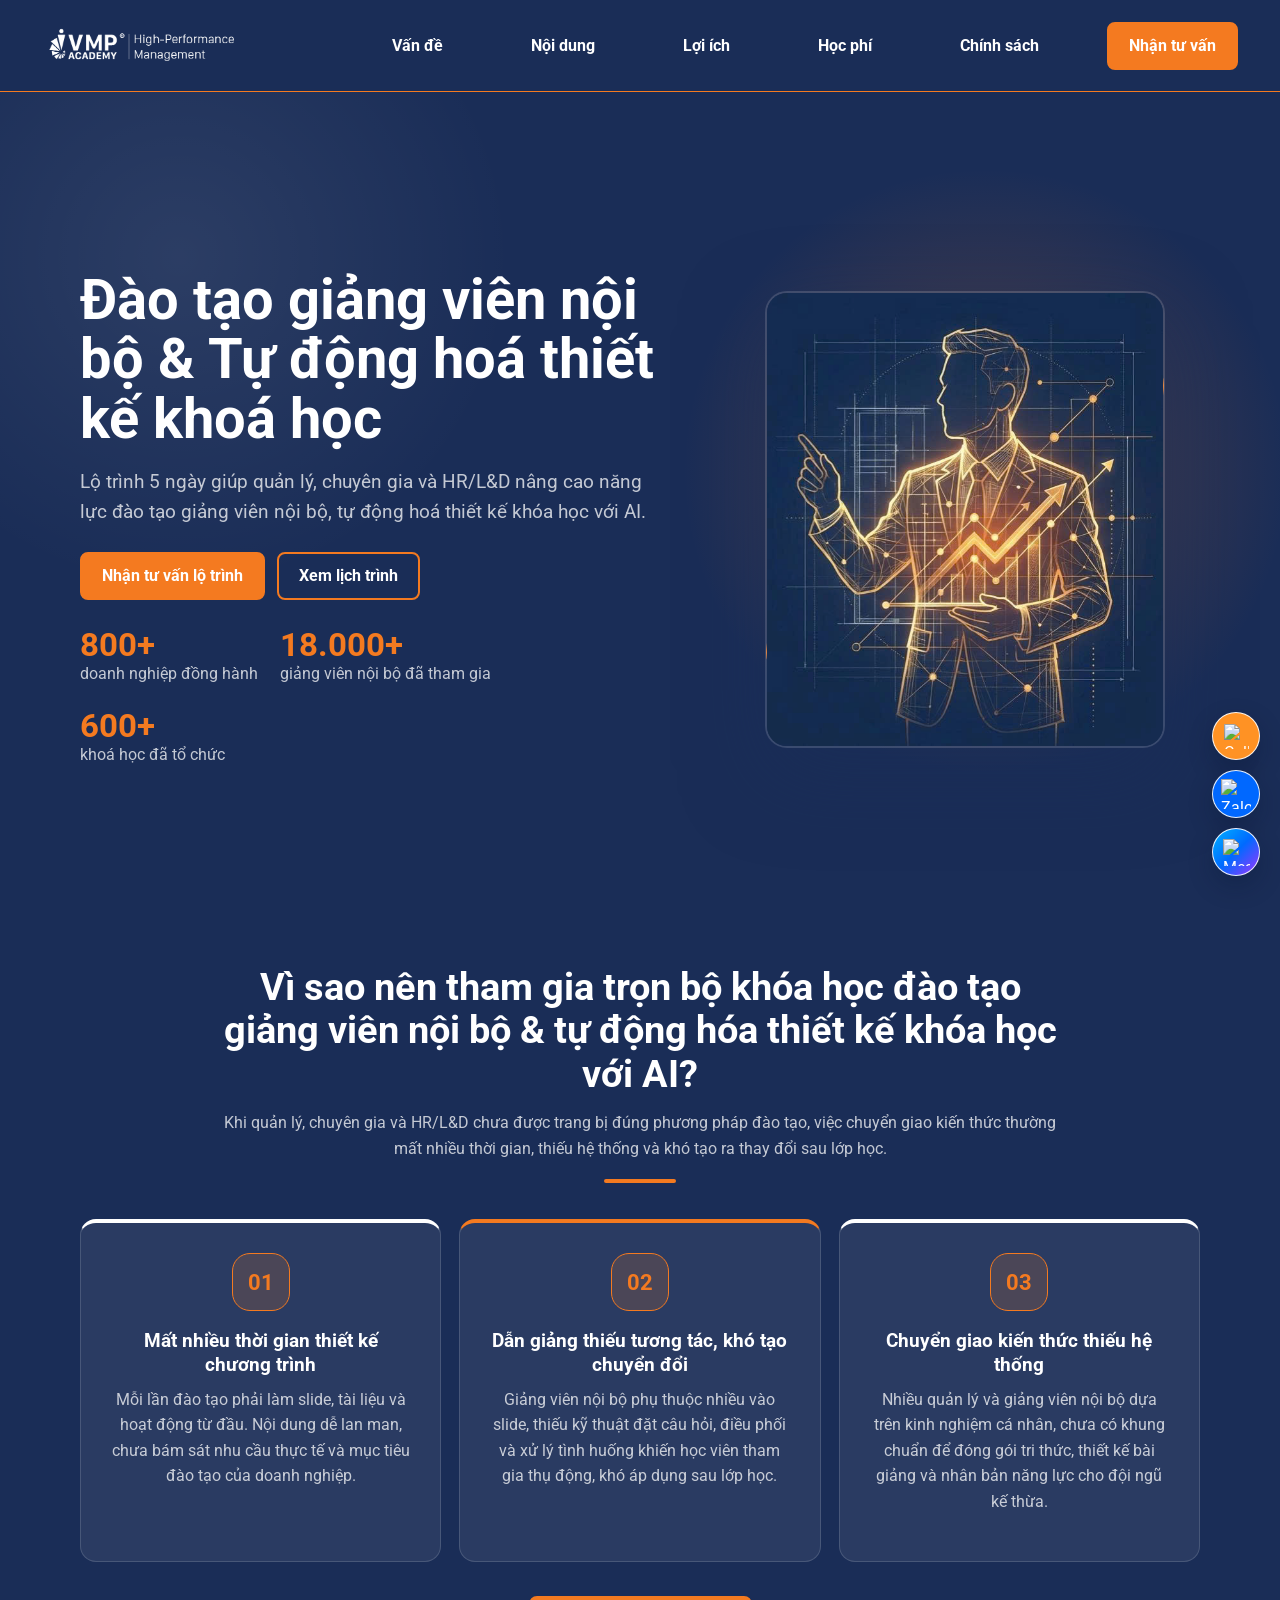
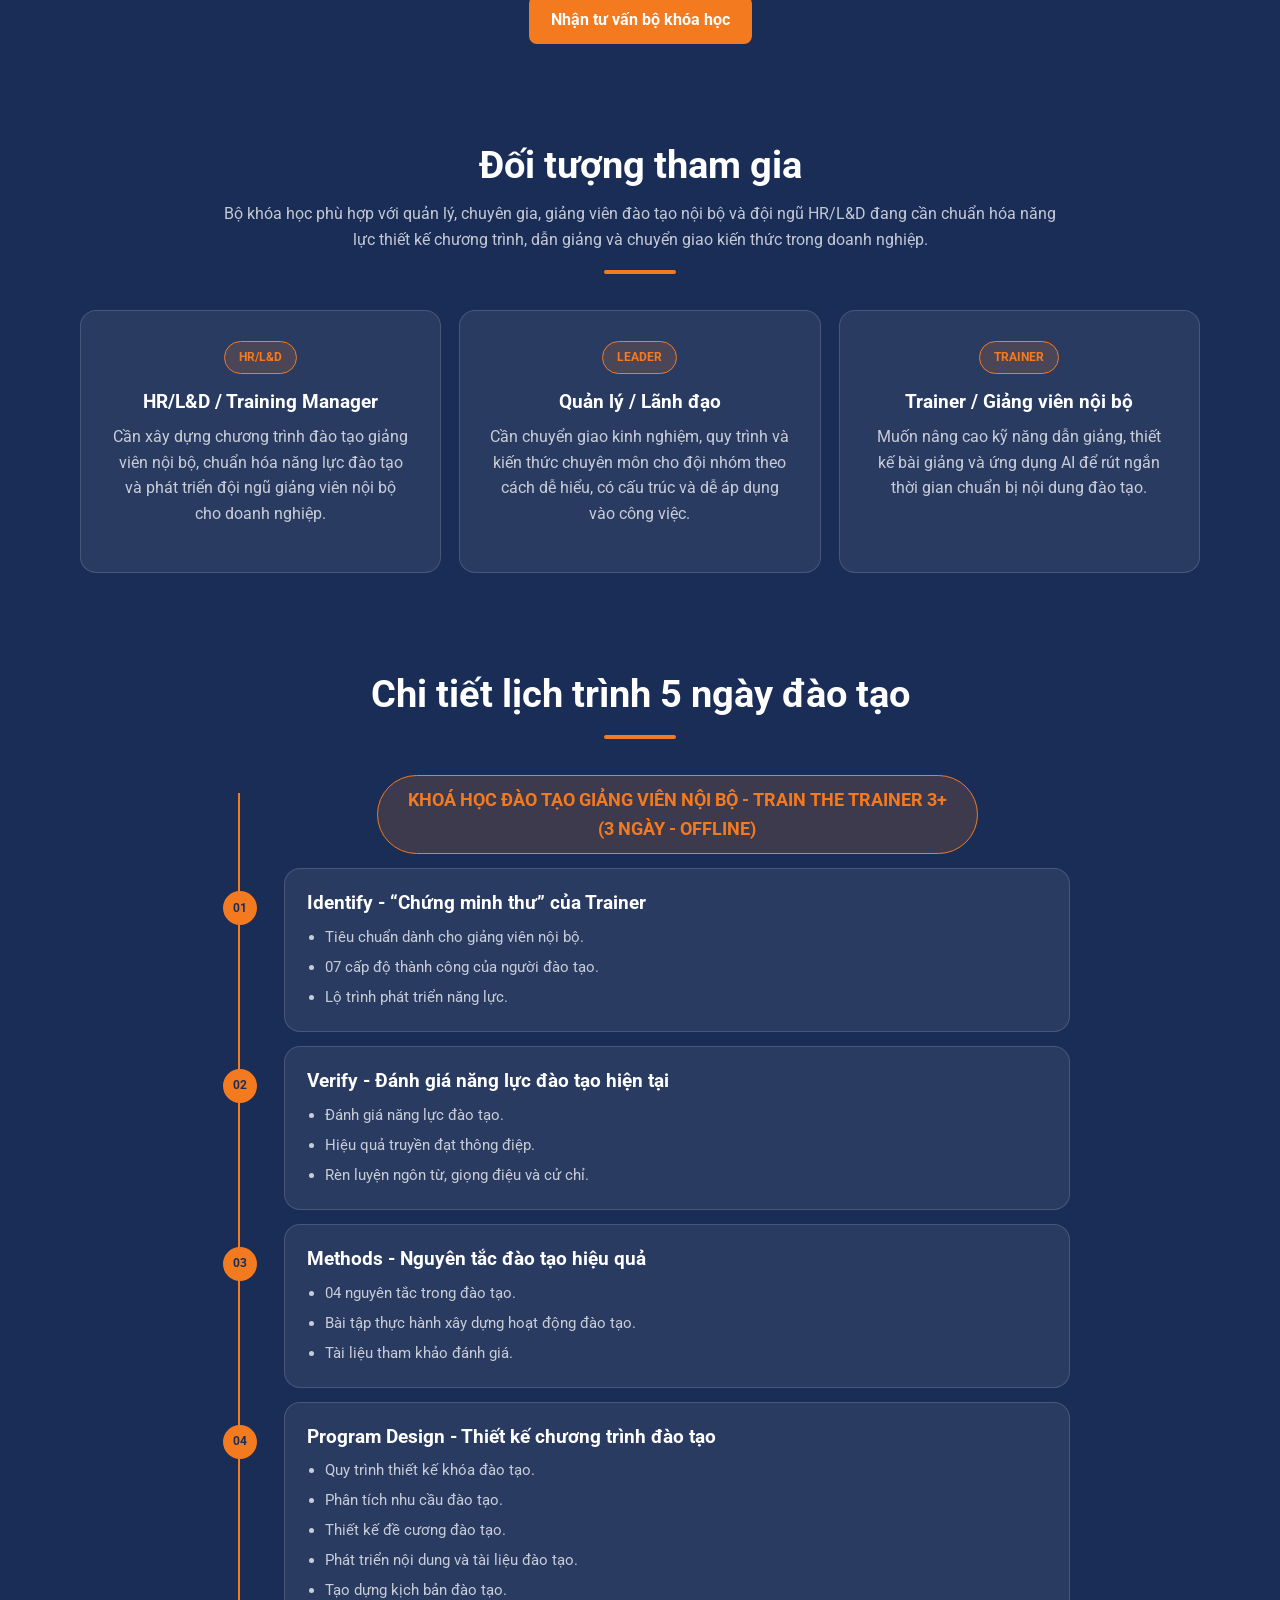
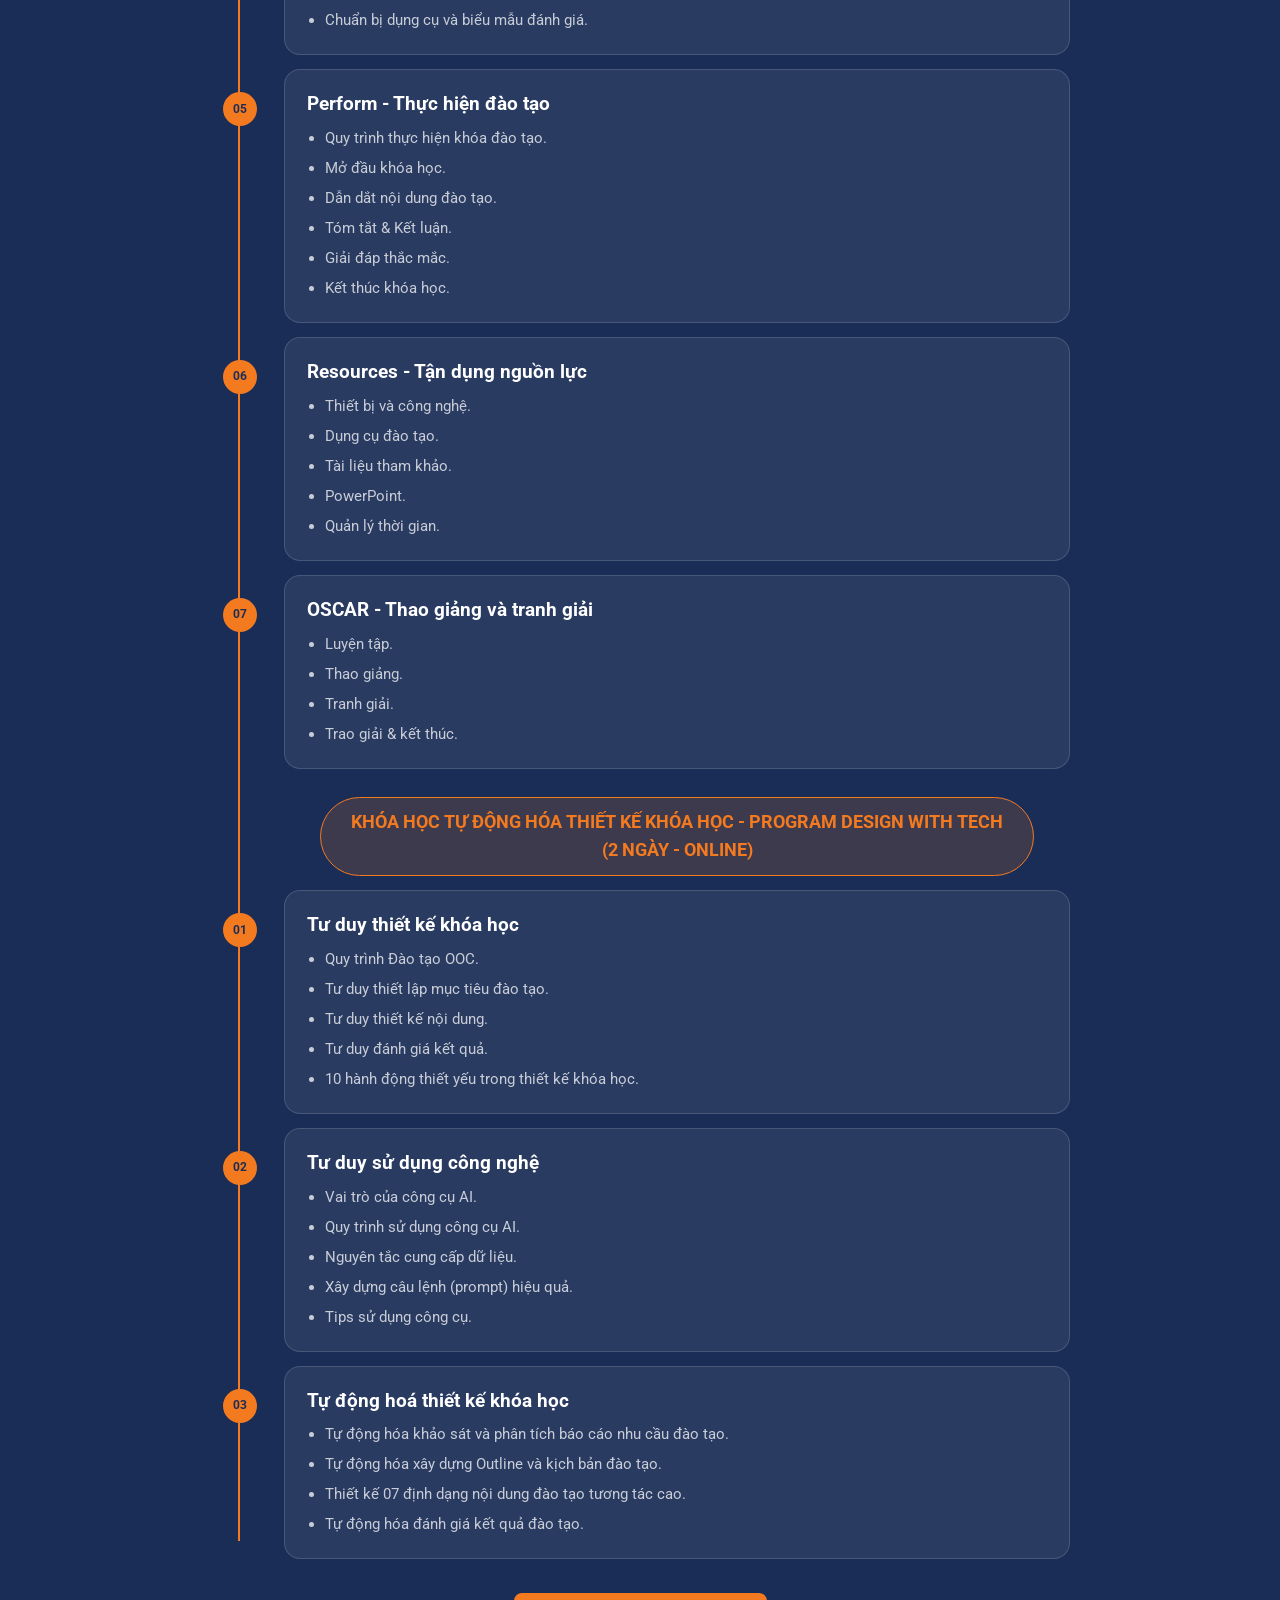
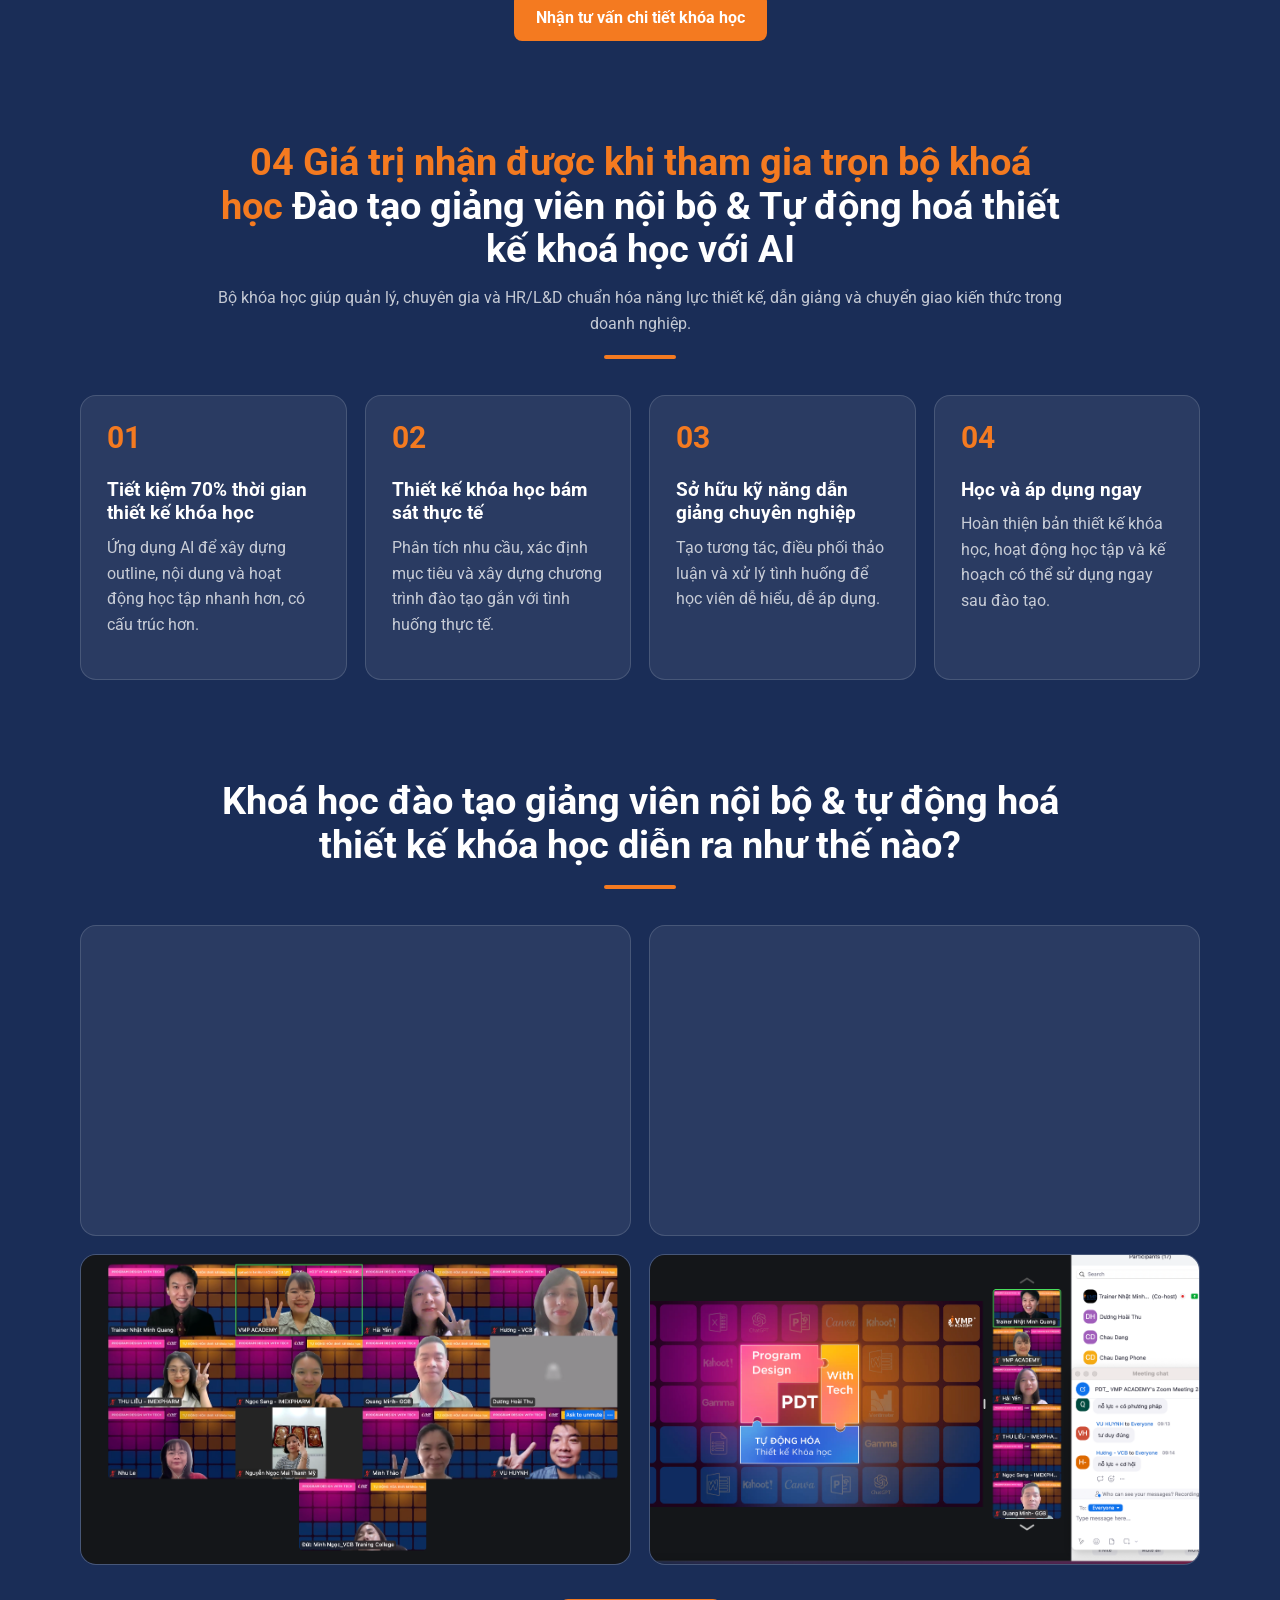
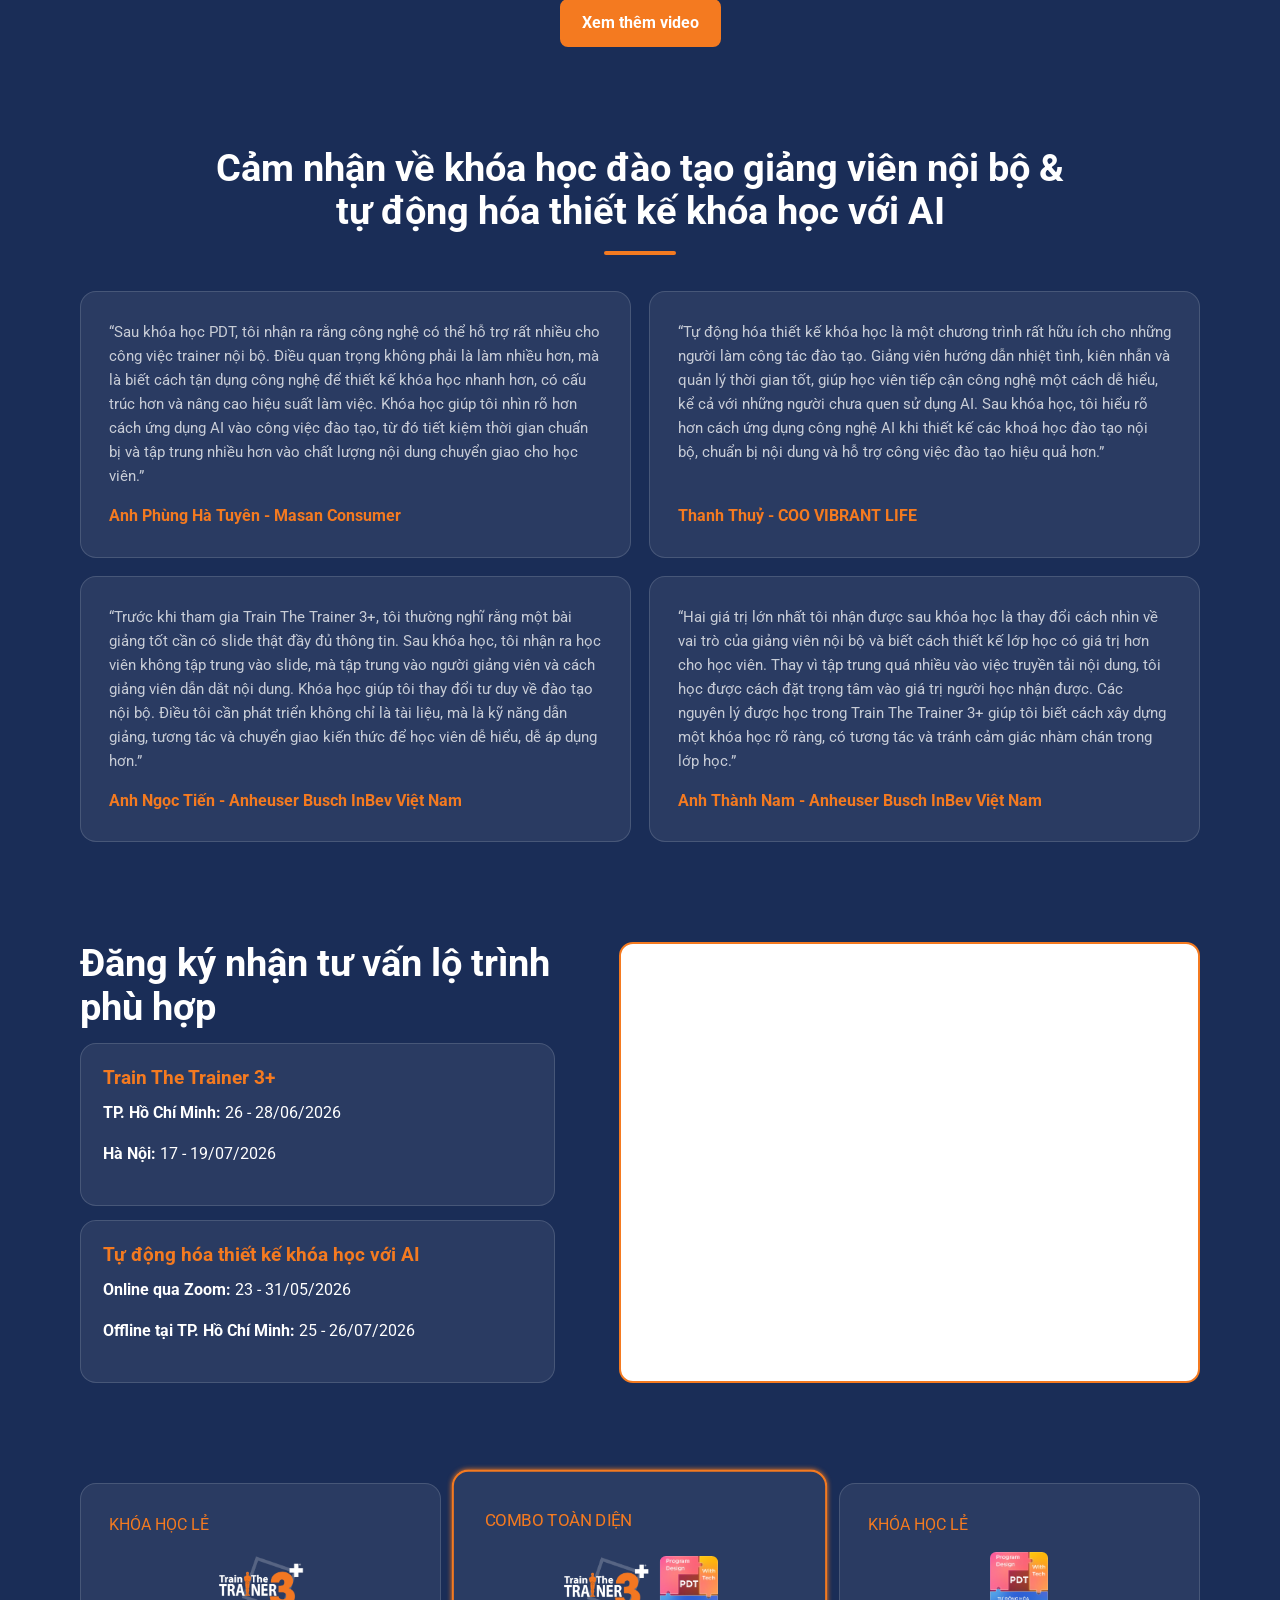
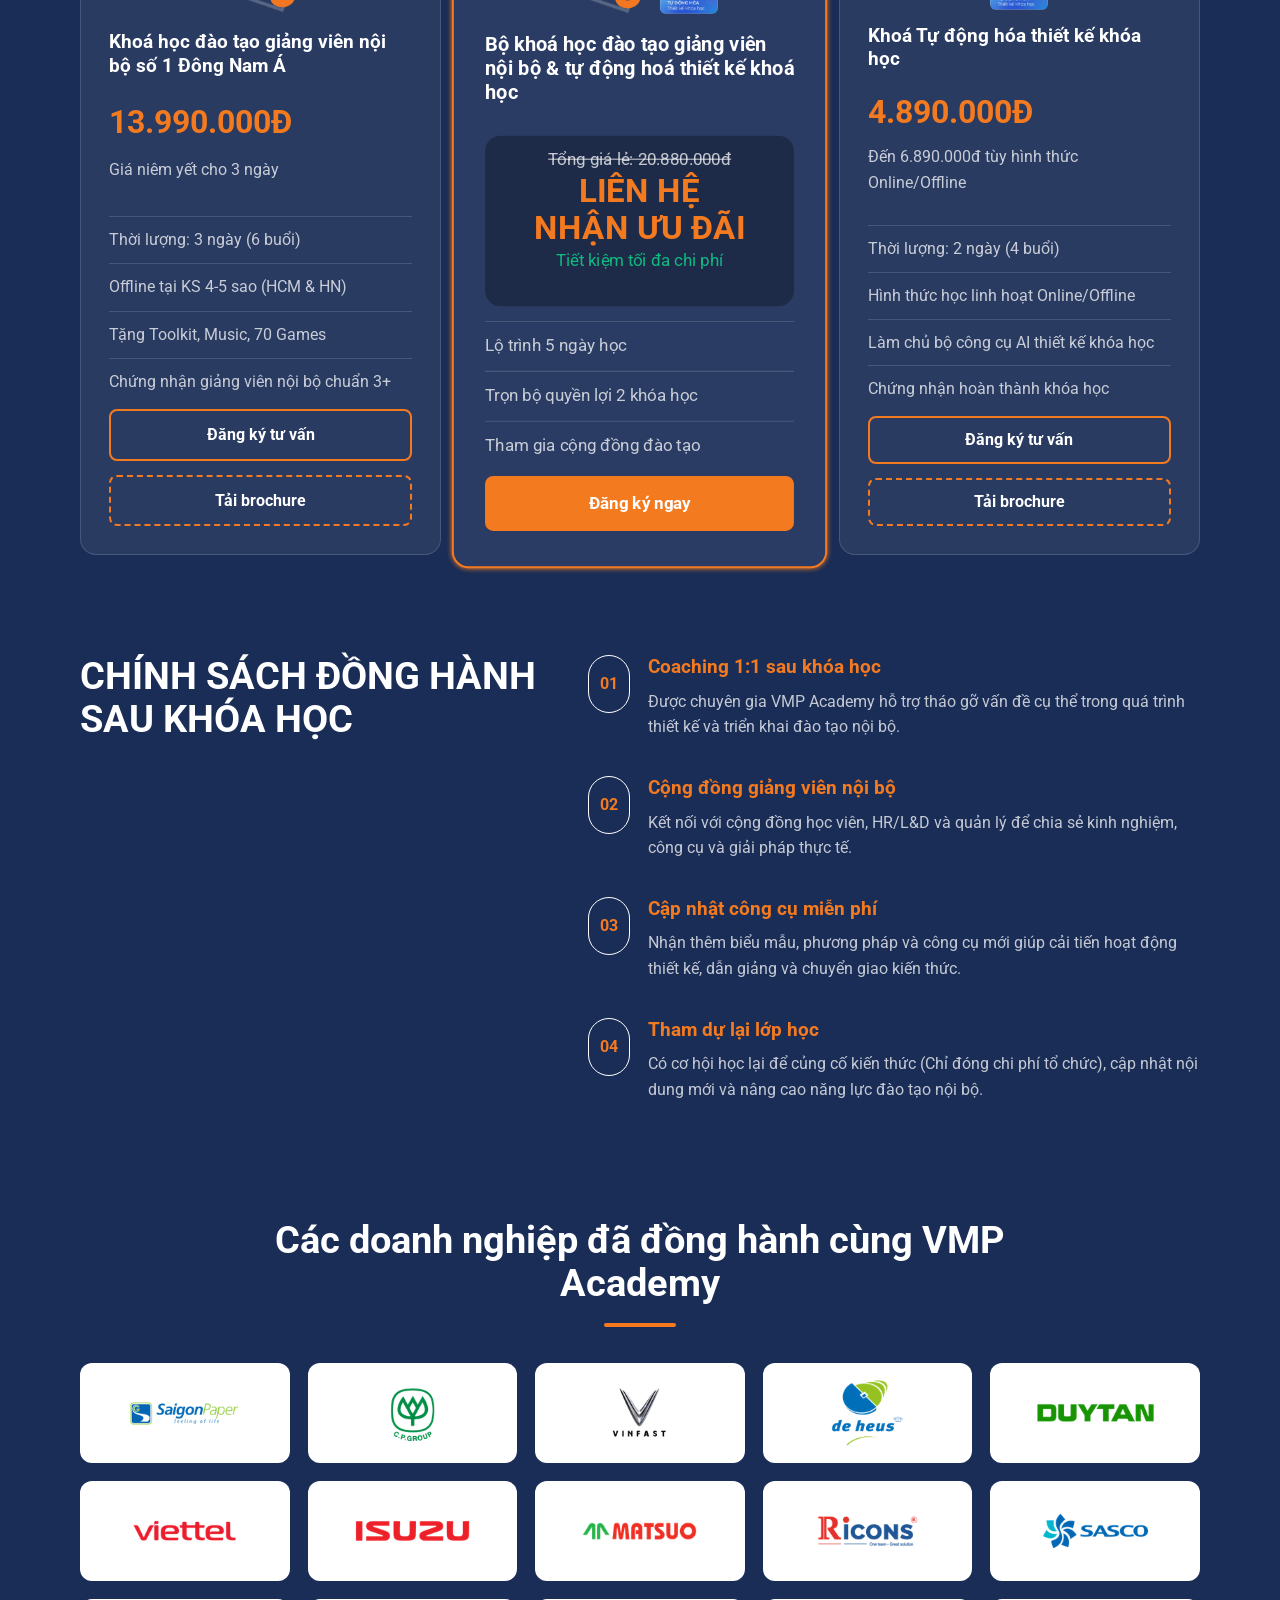
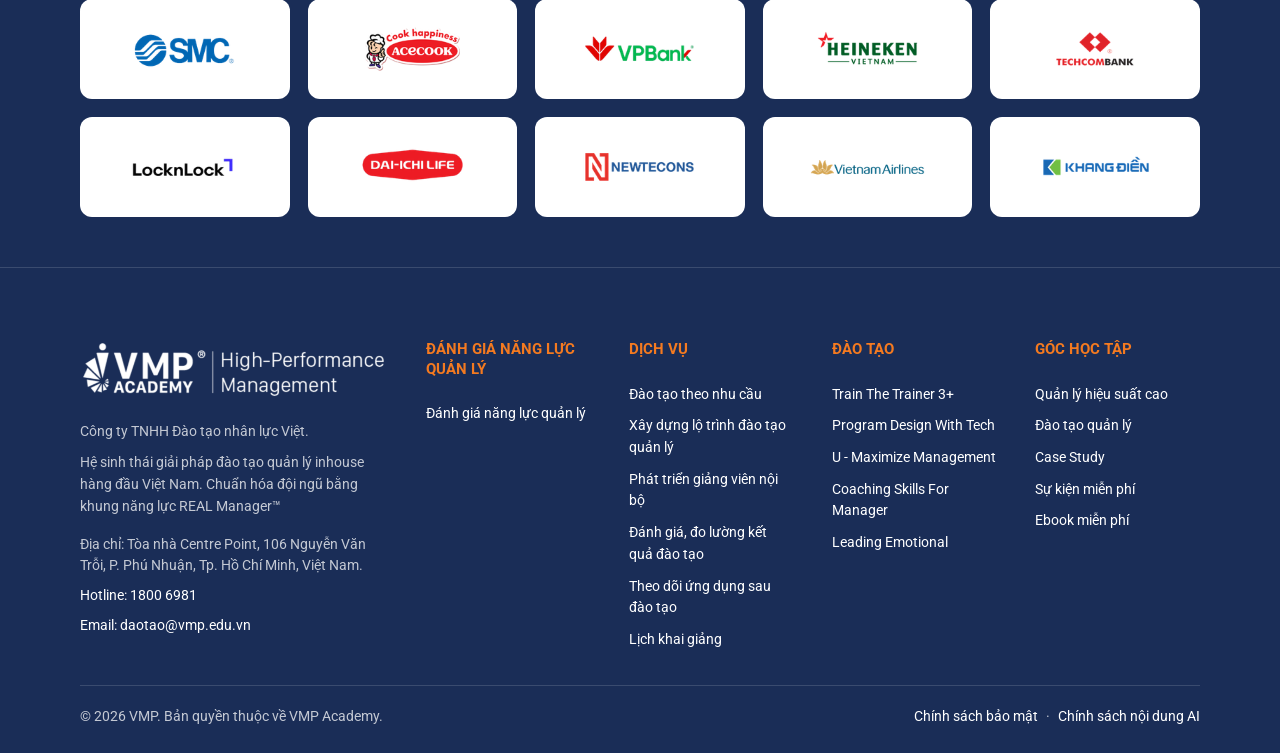
==== index.html @ a847c1ed "Add VMP landing page assets and favicon" ====
<!doctype html>
<html lang="vi">

<head>
  <meta charset="utf-8">
  <meta name="viewport" content="width=device-width, initial-scale=1">
  <title>Bộ khóa học đào tạo giảng viên nội bộ & thiết kế chương trình bằng AI</title>
  <meta name="description"
    content="Bộ khóa học đào tạo giảng viên nội bộ toàn diện giúp quản lý, chuyên gia và đội ngũ HR/L&D chuẩn hóa năng lực thiết kế, dẫn giảng và chuyển giao kiến thức hiệu quả.">
  <meta name="keywords"
    content="khóa học đào tạo giảng viên nội bộ, chương trình đào tạo giảng viên nội bộ, giảng viên nội bộ, đào tạo giảng viên nội bộ">
  <link rel="icon" type="image/png" href="material/favicon.png">
  <link rel="apple-touch-icon" href="material/favicon.png">
  <link rel="stylesheet" href="styles.css">
</head>

<body>
  <header class="site-header">
    <a class="brand" href="#top" aria-label="VMP Academy">
      <img style="width:200px;" src="material/mainlogo.png" alt="Logo VMP Academy">
    </a>
    <nav class="desktop-nav" aria-label="Điều hướng chính">
      <a href="#ly-do">Vấn đề</a>
      <a href="#lich-trinh">Nội dung</a>
      <a href="#gia-tri">Lợi ích</a>
      <a href="#hoc-phi">Học phí</a>
      <a href="#dong-hanh">Chính sách</a>
      <a class="button button-primary" href="#dang-ky">Nhận tư vấn</a>
    </nav>
    <button class="nav-toggle" type="button" aria-label="Mở menu" aria-controls="mobile-nav" aria-expanded="false">
      <span></span>
      <span></span>
      <span></span>
    </button>
    <nav class="mobile-nav" id="mobile-nav" aria-label="Điều hướng mobile">
      <a href="#ly-do">Vấn đề</a>
      <a href="#lich-trinh">Nội dung</a>
      <a href="#gia-tri">Lợi ích</a>
      <a href="#hoc-phi">Học phí</a>
      <a href="#dong-hanh">Chính sách</a>
      <a class="button button-primary" href="#dang-ky">Nhận tư vấn</a>
    </nav>

  </header>

  <main id="top">
    <section class="hero">
      <div class="hero-bg" aria-hidden="true"></div>
      <div class="container hero-grid">
        <div class="hero-copy-block">
          <h1>Đào tạo giảng viên nội bộ &
            Tự động hoá thiết kế khoá học</h1>
          <p class="hero-copy">Lộ trình 5 ngày giúp quản lý, chuyên gia và HR/L&D nâng cao năng lực đào tạo giảng viên
            nội bộ, tự động hoá thiết kế khóa học với AI.</p>
          <div class="hero-actions">
            <a class="button button-primary" href="#dang-ky">Nhận tư vấn lộ trình</a>
            <a class="button button-ghost" href="#lich-trinh">Xem lịch trình</a>
          </div>
          <div class="hero-stats" aria-label="Số liệu chứng minh">
            <div><strong>800+</strong><span>doanh nghiệp đồng hành</span></div>
            <div><strong>18.000+</strong><span>giảng viên nội bộ đã tham gia</span></div>
            <div><strong>600+</strong><span>khoá học đã tổ chức</span></div>
          </div>
        </div>
        <div class="hero-visual">
          <img src="material/Trainer Photo.jpg" alt="Chuyên gia đào tạo và ứng dụng AI">
        </div>
      </div>
    </section>

    <section class="section section-blue" id="ly-do">
      <div class="container">
        <div class="section-heading center">
          <h2>Vì sao nên tham gia trọn bộ khóa học đào tạo giảng viên nội bộ & tự động hóa thiết kế khóa học với AI?
          </h2>
          <p>Khi quản lý, chuyên gia và HR/L&D chưa được trang bị đúng phương pháp đào tạo, việc chuyển giao kiến thức
            thường mất nhiều thời gian, thiếu hệ thống và khó tạo ra thay đổi sau lớp học.</p>
        </div>
        <div class="problem-grid">
          <article class="glass-card problem-card">
            <span class="card-number">01</span>
            <h3>Mất nhiều thời gian thiết kế chương trình</h3>
            <p>Mỗi lần đào tạo phải làm slide, tài liệu và hoạt động từ đầu. Nội dung dễ lan man, chưa bám sát nhu cầu
              thực tế và mục tiêu đào tạo của doanh nghiệp.</p>
          </article>
          <article class="glass-card problem-card accent">
            <span class="card-number">02</span>
            <h3>Dẫn giảng thiếu tương tác, khó tạo chuyển đổi</h3>
            <p>Giảng viên nội bộ phụ thuộc nhiều vào slide, thiếu kỹ thuật đặt câu hỏi, điều phối và xử lý tình huống
              khiến học viên tham gia thụ động, khó áp dụng sau lớp học.</p>
          </article>
          <article class="glass-card problem-card">
            <span class="card-number">03</span>
            <h3>Chuyển giao kiến thức thiếu hệ thống</h3>
            <p>Nhiều quản lý và giảng viên nội bộ dựa trên kinh nghiệm cá nhân, chưa có khung chuẩn để đóng gói tri
              thức, thiết kế bài giảng và nhân bản năng lực cho đội ngũ kế thừa.</p>
          </article>
        </div>
        <div class="section-action">
          <a class="button button-primary" href="#dang-ky">Nhận tư vấn bộ khóa học</a>
        </div>
      </div>
    </section>

    <section class="section section-deep" id="doi-tuong">
      <div class="container">
        <div class="section-heading center">
          <h2>Đối tượng tham gia</h2>
          <p>Bộ khóa học phù hợp với quản lý, chuyên gia, giảng viên đào tạo nội bộ và đội ngũ HR/L&D đang cần chuẩn hóa
            năng lực thiết kế chương trình, dẫn giảng và chuyển giao kiến thức trong doanh nghiệp.</p>
        </div>
        <div class="audience-grid">
          <article class="glass-card">
            <span class="mini-label">HR/L&D</span>
            <h3>HR/L&D / Training Manager</h3>
            <p>Cần xây dựng chương trình đào tạo giảng viên nội bộ, chuẩn hóa năng lực đào tạo và phát triển đội ngũ
              giảng viên nội bộ cho doanh nghiệp.</p>
          </article>
          <article class="glass-card">
            <span class="mini-label">Leader</span>
            <h3>Quản lý / Lãnh đạo</h3>
            <p>Cần chuyển giao kinh nghiệm, quy trình và kiến thức chuyên môn cho đội nhóm theo cách dễ hiểu, có cấu
              trúc và dễ áp dụng vào công việc.</p>
          </article>
          <article class="glass-card">
            <span class="mini-label">Trainer</span>
            <h3>Trainer / Giảng viên nội bộ</h3>
            <p>Muốn nâng cao kỹ năng dẫn giảng, thiết kế bài giảng và ứng dụng AI để rút ngắn thời gian chuẩn bị nội
              dung đào tạo.</p>
          </article>
        </div>
      </div>
    </section>

    <section class="section section-blue" id="lich-trinh">
      <div class="container">
        <div class="section-heading center">
          <h2>Chi tiết lịch trình 5 ngày đào tạo</h2>
        </div>
        <div class="timeline">
          <div class="timeline-group">
            <span class="course-badge">Khoá học đào tạo giảng viên nội bộ - Train The Trainer 3+ <br />(3 ngày -
              Offline)</span>
            <article class="timeline-card">
              <span>01</span>
              <div>
                <h3>Identify - “Chứng minh thư” của Trainer</h3>
                <ul>
                  <li>Tiêu chuẩn dành cho giảng viên nội bộ.</li>
                  <li>07 cấp độ thành công của người đào tạo.</li>
                  <li>Lộ trình phát triển năng lực.</li>
                </ul>
              </div>
            </article>
            <article class="timeline-card">
              <span>02</span>
              <div>
                <h3>Verify - Đánh giá năng lực đào tạo hiện tại</h3>
                <ul>
                  <li>Đánh giá năng lực đào tạo.</li>
                  <li>Hiệu quả truyền đạt thông điệp.</li>
                  <li>Rèn luyện ngôn từ, giọng điệu và cử chỉ.</li>
                </ul>
              </div>
            </article>
            <article class="timeline-card">
              <span>03</span>
              <div>
                <h3>Methods - Nguyên tắc đào tạo hiệu quả</h3>
                <ul>
                  <li>04 nguyên tắc trong đào tạo.</li>
                  <li>Bài tập thực hành xây dựng hoạt động đào tạo.</li>
                  <li>Tài liệu tham khảo đánh giá.</li>
                </ul>
              </div>
            </article>
            <article class="timeline-card">
              <span>04</span>
              <div>
                <h3>Program Design - Thiết kế chương trình đào tạo</h3>
                <ul>
                  <li>Quy trình thiết kế khóa đào tạo.</li>
                  <li>Phân tích nhu cầu đào tạo.</li>
                  <li>Thiết kế đề cương đào tạo.</li>
                  <li>Phát triển nội dung và tài liệu đào tạo.</li>
                  <li>Tạo dựng kịch bản đào tạo.</li>
                  <li>Chuẩn bị dụng cụ và biểu mẫu đánh giá.</li>
                </ul>
              </div>
            </article>
            <article class="timeline-card">
              <span>05</span>
              <div>
                <h3>Perform - Thực hiện đào tạo</h3>
                <ul>
                  <li>Quy trình thực hiện khóa đào tạo.</li>
                  <li>Mở đầu khóa học.</li>
                  <li>Dẫn dắt nội dung đào tạo.</li>
                  <li>Tóm tắt & Kết luận.</li>
                  <li>Giải đáp thắc mắc.</li>
                  <li>Kết thúc khóa học.</li>
                </ul>
              </div>
            </article>
            <article class="timeline-card">
              <span>06</span>
              <div>
                <h3>Resources - Tận dụng nguồn lực</h3>
                <ul>
                  <li>Thiết bị và công nghệ.</li>
                  <li>Dụng cụ đào tạo.</li>
                  <li>Tài liệu tham khảo.</li>
                  <li>PowerPoint.</li>
                  <li>Quản lý thời gian.</li>
                </ul>
              </div>
            </article>
            <article class="timeline-card">
              <span>07</span>
              <div>
                <h3>OSCAR - Thao giảng và tranh giải</h3>
                <ul>
                  <li>Luyện tập.</li>
                  <li>Thao giảng.</li>
                  <li>Tranh giải.</li>
                  <li>Trao giải & kết thúc.</li>
                </ul>
              </div>
            </article>
          </div>
          <div class="timeline-group">
            <span class="course-badge">Khóa học Tự động hóa thiết kế khóa học - Program Design With Tech<br /> (2 ngày -
              Online)</span>
            <article class="timeline-card">
              <span>01</span>
              <div>
                <h3>Tư duy thiết kế khóa học</h3>
                <ul>
                  <li>Quy trình Đào tạo OOC.</li>
                  <li>Tư duy thiết lập mục tiêu đào tạo.</li>
                  <li>Tư duy thiết kế nội dung.</li>
                  <li>Tư duy đánh giá kết quả.</li>
                  <li>10 hành động thiết yếu trong thiết kế khóa học.</li>
                </ul>
              </div>
            </article>
            <article class="timeline-card">
              <span>02</span>
              <div>
                <h3>Tư duy sử dụng công nghệ</h3>
                <ul>
                  <li>Vai trò của công cụ AI.</li>
                  <li>Quy trình sử dụng công cụ AI.</li>
                  <li>Nguyên tắc cung cấp dữ liệu.</li>
                  <li>Xây dựng câu lệnh (prompt) hiệu quả.</li>
                  <li>Tips sử dụng công cụ.</li>
                </ul>
              </div>
            </article>
            <article class="timeline-card">
              <span>03</span>
              <div>
                <h3>Tự động hoá thiết kế khóa học</h3>
                <ul>
                  <li>Tự động hóa khảo sát và phân tích báo cáo nhu cầu đào tạo.</li>
                  <li>Tự động hóa xây dựng Outline và kịch bản đào tạo.</li>
                  <li>Thiết kế 07 định dạng nội dung đào tạo tương tác cao.</li>
                  <li>Tự động hóa đánh giá kết quả đào tạo.</li>
                </ul>
              </div>
            </article>
          </div>
        </div>
        <div class="section-action">
          <a class="button button-primary" href="#dang-ky">Nhận tư vấn chi tiết khóa học</a>
        </div>
      </div>
    </section>

    <section class="section section-deep" id="gia-tri">
      <div class="container">
        <div class="section-heading center">
          <h2><span style="color: #F47A20;">04 Giá trị nhận được khi tham gia trọn bộ khoá học</span> Đào tạo giảng viên
            nội bộ & Tự động hoá thiết kế khoá học với AI</h2>
          <p>Bộ khóa học giúp quản lý, chuyên gia và HR/L&D chuẩn hóa năng lực thiết kế, dẫn giảng và chuyển giao kiến
            thức trong doanh nghiệp.</p>
        </div>
        <div class="value-grid">
          <article class="glass-card">
            <span>01</span>
            <h3>Tiết kiệm 70% thời gian thiết kế khóa học
            </h3>
            <p>Ứng dụng AI để xây dựng outline, nội dung và hoạt động học tập nhanh hơn, có cấu trúc hơn.</p>
          </article>
          <article class="glass-card">
            <span>02</span>
            <h3>Thiết kế khóa học bám sát thực tế</h3>
            <p>Phân tích nhu cầu, xác định mục tiêu và xây dựng chương trình đào tạo gắn với tình huống thực tế.</p>
          </article>
          <article class="glass-card">
            <span>03</span>
            <h3>Sở hữu kỹ năng dẫn giảng chuyên nghiệp</h3>
            <p>Tạo tương tác, điều phối thảo luận và xử lý tình huống để học viên dễ hiểu, dễ áp dụng.</p>
          </article>
          <article class="glass-card">
            <span>04</span>
            <h3>Học và áp dụng ngay</h3>
            <p>Hoàn thiện bản thiết kế khóa học, hoạt động học tập và kế hoạch có thể sử dụng ngay sau đào tạo.</p>
          </article>
        </div>
      </div>
    </section>

    <section class="section section-blue" id="hinh-anh">
      <div class="container">
        <div class="section-heading center">
          <h2>Khoá học đào tạo giảng viên nội bộ & tự động hoá thiết kế khóa học diễn ra như thế nào?</h2>
        </div>
        <div class="media-grid">
          <article class="video-frame">
            <iframe src="https://www.youtube.com/embed/T743suipitc" title="Video khóa học 1" allowfullscreen></iframe>
          </article>
          <article class="video-frame">
            <iframe src="https://www.youtube.com/embed/ta2gT2gZBk8" title="Video khóa học 2" allowfullscreen></iframe>
          </article>
          <a class="photo-card" href="material/pdt-online-class-1.png" target="_blank" rel="noopener">
            <img src="material/pdt-online-class-1.png" alt="Hình ảnh lớp online Program Design With Tech">
          </a>
          <a class="photo-card" href="material/pdt-online-class-2.png" target="_blank" rel="noopener">
            <img src="material/pdt-online-class-2.png" alt="Không khí lớp học online Program Design With Tech">
          </a>
        </div>
        <div class="section-action">
          <a class="button button-primary"
            href="https://www.youtube.com/playlist?list=PLIDgDS_bkL21GyGbqP5SFghFWtV-K9pm1" target="_blank"
            rel="noopener">Xem thêm video</a>
        </div>
      </div>
    </section>

    <section class="section section-deep" id="cam-nhan">
      <div class="container">
        <div class="section-heading center">
          <h2>Cảm nhận về khóa học đào tạo giảng viên nội bộ & tự động hóa thiết kế khóa học với AI</h2>
        </div>
        <div class="testimonial-grid">
          <article class="glass-card">
            <p>“Sau khóa học PDT, tôi nhận ra rằng công nghệ có thể hỗ trợ rất nhiều cho công việc trainer nội bộ. Điều
              quan trọng không phải là làm nhiều hơn, mà là biết cách tận dụng công nghệ để thiết kế khóa học nhanh hơn,
              có cấu trúc hơn và nâng cao hiệu suất làm việc. Khóa học giúp tôi nhìn rõ hơn cách ứng dụng AI vào công
              việc đào tạo, từ đó tiết kiệm thời gian chuẩn bị và tập trung nhiều hơn vào chất lượng nội dung chuyển
              giao cho học viên.”</p>
            <strong>Anh Phùng Hà Tuyên - Masan Consumer</strong>
          </article>
          <article class="glass-card">
            <p>“Tự động hóa thiết kế khóa học là một chương trình rất hữu ích cho những người làm công tác đào tạo.
              Giảng viên hướng dẫn nhiệt tình, kiên nhẫn và quản lý thời gian tốt, giúp học viên tiếp cận công nghệ một
              cách dễ hiểu, kể cả với những người chưa quen sử dụng AI. Sau khóa học, tôi hiểu rõ hơn cách ứng dụng công
              nghệ AI khi thiết kế các khoá học đào tạo nội bộ, chuẩn bị nội dung và hỗ trợ công việc đào tạo hiệu quả
              hơn.”</p>
            <strong>Thanh Thuỷ - COO VIBRANT LIFE</strong>
          </article>
          <article class="glass-card">
            <p>“Trước khi tham gia Train The Trainer 3+, tôi thường nghĩ rằng một bài giảng tốt cần có slide thật đầy đủ
              thông tin. Sau khóa học, tôi nhận ra học viên không tập trung vào slide, mà tập trung vào người giảng viên
              và cách giảng viên dẫn dắt nội dung. Khóa học giúp tôi thay đổi tư duy về đào tạo nội bộ. Điều tôi cần
              phát triển không chỉ là tài liệu, mà là kỹ năng dẫn giảng, tương tác và chuyển giao kiến thức để học viên
              dễ hiểu, dễ áp dụng hơn.”</p>
            <strong>Anh Ngọc Tiến - Anheuser Busch InBev Việt Nam</strong>
          </article>
          <article class="glass-card">
            <p>“Hai giá trị lớn nhất tôi nhận được sau khóa học là thay đổi cách nhìn về vai trò của giảng viên nội bộ
              và biết cách thiết kế lớp học có giá trị hơn cho học viên. Thay vì tập trung quá nhiều vào việc truyền tải
              nội dung, tôi học được cách đặt trọng tâm vào giá trị người học nhận được. Các nguyên lý được học trong
              Train The Trainer 3+ giúp tôi biết cách xây dựng một khóa học rõ ràng, có tương tác và tránh cảm giác nhàm
              chán trong lớp học.”</p>
            <strong>Anh Thành Nam - Anheuser Busch InBev Việt Nam</strong>
          </article>
        </div>
      </div>
    </section>

    <section class="section section-blue" id="dang-ky">
      <div class="container registration-layout">
        <div class="registration-copy">
          <h2>Đăng ký nhận tư vấn lộ trình phù hợp</h2>
          <div class="schedule-list">
            <article>
              <h3>Train The Trainer 3+</h3>
              <p><strong>TP. Hồ Chí Minh:</strong> 26 - 28/06/2026</p>
              <p><strong>Hà Nội:</strong> 17 - 19/07/2026</p>
            </article>
            <article>
              <h3>Tự động hóa thiết kế khóa học với AI</h3>
              <p><strong>Online qua Zoom:</strong> 23 - 31/05/2026</p>
              <p><strong>Offline tại TP. Hồ Chí Minh:</strong> 25 - 26/07/2026</p>
            </article>
          </div>
        </div>

        <div id="getfly-optin-form-iframe-1779334423" style="
        align-self: anchor-center;
    width: 100%;
    border: 2px solid #f47a20;
    border-radius: 14px;
    overflow: hidden;
    background: #fff;
    box-sizing: border-box;
    height: 100%;
    align-content: center;
  "></div>

        <script type="text/javascript">
          (function () {
            var r = window.document.referrer != "" ? window.document.referrer : window.location.origin;
            var regex = /(https?:\/\/.*?)\//g;
            var furl = regex.exec(r);
            r = furl ? furl[0] : r;

            var f = document.createElement("iframe");
            const url_string = new URLSearchParams(window.location.search);

            if ((!url_string.has('utm_source') || url_string.get('utm_source') == '') && document.cookie.match(new RegExp('utm_source' + '=([^;]+)')) != null) {
              r += "&" + document.cookie.match(new RegExp('utm_source' + '=([^;]+)'))[0];
            } else {
              r += url_string.get('utm_source') != null ? "&utm_source=" + url_string.get('utm_source') : "";
            }

            if ((!url_string.has('utm_campaign') || url_string.get('utm_campaign') == '') && document.cookie.match(new RegExp('utm_campaign' + '=([^;]+)')) != null) {
              r += "&" + document.cookie.match(new RegExp('utm_campaign' + '=([^;]+)'))[0];
            } else {
              r += url_string.get('utm_campaign') != null ? "&utm_campaign=" + url_string.get('utm_campaign') : "";
            }

            if ((!url_string.has('utm_medium') || url_string.get('utm_medium') == '') && document.cookie.match(new RegExp('utm_medium' + '=([^;]+)')) != null) {
              r += "&" + document.cookie.match(new RegExp('utm_medium' + '=([^;]+)'))[0];
            } else {
              r += url_string.get('utm_medium') != null ? "&utm_medium=" + url_string.get('utm_medium') : "";
            }

            if ((!url_string.has('utm_content') || url_string.get('utm_content') == '') && document.cookie.match(new RegExp('utm_content' + '=([^;]+)')) != null) {
              r += "&" + document.cookie.match(new RegExp('utm_content' + '=([^;]+)'))[0];
            } else {
              r += url_string.get('utm_content') != null ? "&utm_content=" + url_string.get('utm_content') : "";
            }

            if ((!url_string.has('utm_term') || url_string.get('utm_term') == '') && document.cookie.match(new RegExp('utm_term' + '=([^;]+)')) != null) {
              r += "&" + document.cookie.match(new RegExp('utm_term' + '=([^;]+)'))[0];
            } else {
              r += url_string.get('utm_term') != null ? "&utm_term=" + url_string.get('utm_term') : "";
            }

            if ((!url_string.has('utm_user') || url_string.get('utm_user') == '') && document.cookie.match(new RegExp('utm_user' + '=([^;]+)')) != null) {
              r += "&" + document.cookie.match(new RegExp('utm_user' + '=([^;]+)'))[0];
            } else {
              r += url_string.get('utm_user') != null ? "&utm_user=" + url_string.get('utm_user') : "";
            }

            if ((!url_string.has('utm_account') || url_string.get('utm_account') == '') && document.cookie.match(new RegExp('utm_account' + '=([^;]+)')) != null) {
              r += "&" + document.cookie.match(new RegExp('utm_account' + '=([^;]+)'))[0];
            } else {
              r += url_string.get('utm_account') != null ? "&utm_account=" + url_string.get('utm_account') : "";
            }

            r += "&full_url=" + encodeURIComponent(window.location.href);

            f.setAttribute(
              "src",
              "https://vmp.getflycrm.com/api/forms/viewform?key=DHDgIgj0hiKZIDb7wiJMGJd3S7AC5FIp8c59kuHb0e9XxRogu7&referrer=" + r
            );

            f.style.width = "100%";
            f.style.height = "400px";
            f.style.border = "none";
            f.style.display = "block";

            f.setAttribute("frameborder", "0");
            f.setAttribute("marginheight", "0");
            f.setAttribute("marginwidth", "0");

            var s = document.getElementById("getfly-optin-form-iframe-1779334423");
            s.appendChild(f);
          })();
        </script>
      </div>
    </section>

    <section class="section section-deep pricing" id="hoc-phi">
      <div class="container">

        <div class="pricing-grid">
          <article class="price-card">
            <p class="price-label">Khóa học lẻ</p>
            <img src="material/Train-the-Trainer-3+.png" alt="Train The Trainer 3+">
            <h3>Khoá học đào tạo giảng viên nội bộ số 1 Đông Nam Á</h3>
            <strong class="price">13.990.000đ</strong>
            <p class="price-note">Giá niêm yết cho 3 ngày</p>
            <ul>
              <li>Thời lượng: 3 ngày (6 buổi)</li>
              <li>Offline tại KS 4-5 sao (HCM & HN)</li>
              <li>Tặng Toolkit, Music, 70 Games</li>
              <li>Chứng nhận giảng viên nội bộ chuẩn 3+</li>
            </ul>
            <a class="button button-ghost" href="#dang-ky">Đăng ký tư vấn</a>
            <button class="button button-line" type="button" data-modal="brochure-ttt">Tải brochure</button>
          </article>
          <article class="price-card main-offer">
            <p class="price-label">Combo toàn diện</p>
            <div class="combo-logos">
              <img src="material/Train-the-Trainer-3+.png" alt="Train The Trainer 3+">
              <img src="material/PDT-logo-puzzle.png" alt="Program Design With Tech">
            </div>
            <h3>Bộ khoá học đào tạo giảng viên nội bộ & tự động hoá thiết kế khoá học</h3>
            <div style="text-align: center;
    background: #00000047;
    border-radius: 15px;
    padding: 10px;">
              <p class="old-price">Tổng giá lẻ: 20.880.000đ</p>
              <strong class="price">Liên hệ <br/> nhận ưu đãi</strong>
              <p class="price-note" style="color:#10b981;">Tiết kiệm tối đa chi phí</p>
            </div>

            <ul>
              <li>Lộ trình 5 ngày học</li>
              <li>Trọn bộ quyền lợi 2 khóa học</li>
              <li>Tham gia cộng đồng đào tạo</li>
            </ul>
            <a class="button button-primary" href="#dang-ky">Đăng ký ngay</a>
          </article>
          <article class="price-card">
            <p class="price-label">Khóa học lẻ</p>
            <img src="material/PDT-logo-puzzle.png" alt="Program Design With Tech">
            <h3>Khoá Tự động hóa thiết kế khóa học</h3>
            <strong class="price">4.890.000đ</strong>
            <p class="price-note">Đến 6.890.000đ tùy hình thức Online/Offline</p>
            <ul>
              <li>Thời lượng: 2 ngày (4 buổi)</li>
              <li>Hình thức học linh hoạt Online/Offline</li>
              <li>Làm chủ bộ công cụ AI thiết kế khóa học</li>
              <li>Chứng nhận hoàn thành khóa học</li>
            </ul>
            <a class="button button-ghost" href="#dang-ky">Đăng ký tư vấn</a>
            <button class="button button-line" type="button" data-modal="brochure-pdt">Tải brochure</button>
          </article>
        </div>
      </div>
    </section>

    <section class="section section-blue" id="dong-hanh">
      <div class="container support-layout">
        <div class="section-heading">
          <h2 style="text-transform: uppercase;">Chính sách đồng hành sau khóa học</h2>
        </div>
        <div class="support-list">
          <article><span>01</span>
            <div>
              <h3>Coaching 1:1 sau khóa học</h3>
              <p>Được chuyên gia VMP Academy hỗ trợ tháo gỡ vấn đề cụ thể trong quá trình thiết kế và triển khai đào tạo
                nội bộ.</p>
            </div>
          </article>
          <article><span>02</span>
            <div>
              <h3>Cộng đồng giảng viên nội bộ</h3>
              <p>Kết nối với cộng đồng học viên, HR/L&D và quản lý để chia sẻ kinh nghiệm, công cụ và giải pháp thực tế.
              </p>
            </div>
          </article>
          <article><span>03</span>
            <div>
              <h3>Cập nhật công cụ miễn phí</h3>
              <p>Nhận thêm biểu mẫu, phương pháp và công cụ mới giúp cải tiến hoạt động thiết kế, dẫn giảng và chuyển
                giao kiến thức.</p>
            </div>
          </article>
          <article><span>04</span>
            <div>
              <h3>Tham dự lại lớp học</h3>
              <p>Có cơ hội học lại để củng cố kiến thức (Chỉ đóng chi phí tổ chức), cập nhật nội dung mới và nâng cao
                năng lực đào tạo nội bộ.
              </p>
            </div>
          </article>
        </div>
      </div>
    </section>

    <section class="section section-deep partner-section" id="doi-tac">
      <div class="container">
        <div class="section-heading center">
          <h2>Các doanh nghiệp đã đồng hành cùng VMP Academy</h2>
        </div>
        <div class="partner-grid" aria-label="Logo các đơn vị đồng hành">
          <span><img src="material/1.png" alt="Logo đơn vị đồng hành 1" loading="lazy"></span>
          <span><img src="material/2.png" alt="Logo đơn vị đồng hành 2" loading="lazy"></span>
          <span><img src="material/3.png" alt="Logo đơn vị đồng hành 3" loading="lazy"></span>
          <span><img src="material/4.png" alt="Logo đơn vị đồng hành 4" loading="lazy"></span>
          <span><img src="material/5.png" alt="Logo đơn vị đồng hành 5" loading="lazy"></span>
          <span><img src="material/6.png" alt="Logo đơn vị đồng hành 6" loading="lazy"></span>
          <span><img src="material/7.png" alt="Logo đơn vị đồng hành 7" loading="lazy"></span>
          <span><img src="material/8.png" alt="Logo đơn vị đồng hành 8" loading="lazy"></span>
          <span><img src="material/9.png" alt="Logo đơn vị đồng hành 9" loading="lazy"></span>
          <span><img src="material/10.png" alt="Logo đơn vị đồng hành 10" loading="lazy"></span>
          <span><img src="material/11.png" alt="Logo đơn vị đồng hành 11" loading="lazy"></span>
          <span><img src="material/12.png" alt="Logo đơn vị đồng hành 12" loading="lazy"></span>
          <span><img src="material/13.png" alt="Logo đơn vị đồng hành 13" loading="lazy"></span>
          <span><img src="material/14.png" alt="Logo đơn vị đồng hành 14" loading="lazy"></span>
          <span><img src="material/15.png" alt="Logo đơn vị đồng hành 15" loading="lazy"></span>
          <span><img src="material/16.png" alt="Logo đơn vị đồng hành 16" loading="lazy"></span>
          <span><img src="material/17.png" alt="Logo đơn vị đồng hành 17" loading="lazy"></span>
          <span><img src="material/18.png" alt="Logo đơn vị đồng hành 18" loading="lazy"></span>
          <span><img src="material/19.png" alt="Logo đơn vị đồng hành 19" loading="lazy"></span>
          <span><img src="material/20.png" alt="Logo đơn vị đồng hành 20" loading="lazy"></span>
        </div>
      </div>
    </section>
  </main>
<style>
  .floating-contact {
    position: fixed;
    right: 20px;
    bottom: 24px;
    z-index: 9999;
    display: flex;
    flex-direction: column;
    gap: 10px;
  }

  .contact-btn {
    width: 48px;
    height: 48px;
    border-radius: 999px;
    display: flex;
    align-items: center;
    justify-content: center;
    text-decoration: none;
    border: 1.5px solid rgba(255, 255, 255, 0.9);
    box-shadow: 0 10px 24px rgba(0, 18, 45, 0.26);
    transition:
      transform 0.2s ease,
      box-shadow 0.2s ease;
    overflow: hidden;
  }

  .contact-btn:hover {
    transform: translateY(-2px) scale(1.04);
    box-shadow: 0 14px 30px rgba(0, 18, 45, 0.36);
  }

  .contact-btn:active {
    transform: scale(0.96);
  }

  .contact-btn img {
    width: 25px;
    height: 25px;
    object-fit: contain;
    display: block;
  }

  .call-btn {
    background: #ff9224;
  }

  .zalo-btn {
    background: #0068ff;
  }

  .mess-btn {
    background: linear-gradient(
      135deg,
      #00b2ff 0%,
      #006aff 50%,
      #a033ff 100%
    );
  }

  .zalo-btn img {
    width: 30px;
    height: 30px;
  }

  .mess-btn img {
    width: 27px;
    height: 27px;
  }

  @media (max-width: 767px) {
    .floating-contact {
      right: 16px;
      bottom: 18px;
      gap: 9px;
    }

    .contact-btn {
      width: 44px;
      height: 44px;
    }

    .contact-btn img {
      width: 22px;
      height: 22px;
    }

    .zalo-btn img {
      width: 28px;
      height: 28px;
    }

    .mess-btn img {
      width: 25px;
      height: 25px;
    }
  }
</style>

<div class="floating-contact">
  <!-- Call -->
  <a href="tel:18006981" class="contact-btn call-btn" aria-label="Call">
    <img
      src="https://www.svgrepo.com/show/506581/phone.svg"
      alt="Call"
    />
  </a>

  <!-- Zalo -->
  <a
    href="https://zalo.me/784767373107312162"
    class="contact-btn zalo-btn"
    target="_blank"
    rel="noopener"
    aria-label="Zalo"
  >
    <img
      src="https://cdn.simpleicons.org/zalo/FFFFFF"
      alt="Zalo"
    />
  </a>

  <!-- Messenger -->
  <a
    href="https://www.messenger.com/t/2193132450953984"
    class="contact-btn mess-btn"
    target="_blank"
    rel="noopener"
    aria-label="Messenger"
  >
    <img
      src="https://cdn.simpleicons.org/messenger/FFFFFF"
      alt="Messenger"
    />
  </a>
</div>
  <footer class="site-footer">
    <div class="footer-inner">
      <div class="footer-brand">
        <img src="material/logovmp.png" alt="VMP Academy Logo">
        <p>Công ty TNHH Đào tạo nhân lực Việt.</p>
        <p>Hệ sinh thái giải pháp đào tạo quản lý inhouse hàng đầu Việt Nam. Chuẩn hóa đội ngũ bằng khung năng lực REAL Manager™</p>
        <address>
          <span>Địa chỉ: Tòa nhà Centre Point, 106 Nguyễn Văn Trỗi, P. Phú Nhuận, Tp. Hồ Chí Minh, Việt Nam.</span>
          <a href="tel:18006981">Hotline: 1800 6981</a>
          <a href="mailto:daotao@vmp.edu.vn">Email: daotao@vmp.edu.vn</a>
        </address>
      </div>

      <nav class="footer-col" aria-label="Đánh giá năng lực quản lý">
        <h3>Đánh giá năng lực quản lý</h3>
        <a href="https://vmptraining.com/danh-gia-nang-luc-quan-ly/" target="_blank" rel="noopener">Đánh giá năng lực quản lý</a>
      </nav>

      <nav class="footer-col" aria-label="Dịch vụ">
        <h3>Dịch vụ</h3>
        <a href="https://vmptraining.com/dao-tao-theo-nhu-cau/" target="_blank" rel="noopener">Đào tạo theo nhu cầu</a>
        <a href="https://vmptraining.com/xay-dung-lo-trinh-dao-tao-quan-ly/" target="_blank" rel="noopener">Xây dựng lộ trình đào tạo quản lý</a>
        <a href="https://vmptraining.com/phat-trien-giang-vien-noi-bo/" target="_blank" rel="noopener">Phát triển giảng viên nội bộ</a>
        <a href="https://vmptraining.com/danh-gia-do-luong-ket-qua-dao-tao/" target="_blank" rel="noopener">Đánh giá, đo lường kết quả đào tạo</a>
        <a href="https://vmptraining.com/theo-doi-ung-dung-sau-dao-tao/" target="_blank" rel="noopener">Theo dõi ứng dụng sau đào tạo</a>
        <a href="https://vmptraining.com/lich-khai-giang/" target="_blank" rel="noopener">Lịch khai giảng</a>
      </nav>

      <nav class="footer-col" aria-label="Đào tạo">
        <h3>Đào tạo</h3>
        <a href="https://vmptraining.com/train-the-trainer-3/" target="_blank" rel="noopener">Train The Trainer 3+</a>
        <a href="https://vmptraining.com/program-design-with-tech/" target="_blank" rel="noopener">Program Design With Tech</a>
        <a href="https://vmptraining.com/u-maximize-management/" target="_blank" rel="noopener">U - Maximize Management</a>
        <a href="https://vmptraining.com/coaching-skills-for-manager/" target="_blank" rel="noopener">Coaching Skills For Manager</a>
        <a href="https://vmptraining.com/khoa-dao-tao-ky-nang-lanh-dao-bang-tri-tue-cam-xuc-leading-emotional/" target="_blank" rel="noopener">Leading Emotional</a>
      </nav>

      <nav class="footer-col" aria-label="Góc học tập">
        <h3>Góc học tập</h3>
        <a href="https://vmptraining.com/quan-ly-hieu-suat-cao/" target="_blank" rel="noopener">Quản lý hiệu suất cao</a>
        <a href="https://vmptraining.com/goc-hoc-tap-1/dao-tao-quan-ly/" target="_blank" rel="noopener">Đào tạo quản lý</a>
        <a href="https://vmptraining.com/case-study/" target="_blank" rel="noopener">Case Study</a>
        <a href="https://vmptraining.com/su-kien-mien-phi/" target="_blank" rel="noopener">Sự kiện miễn phí</a>
        <a href="https://vmptraining.com/ebook-mien-phi/" target="_blank" rel="noopener">Ebook miễn phí</a>
      </nav>
    </div>

    <div class="footer-bottom">
      <p>© 2026 VMP. Bản quyền thuộc về VMP Academy.</p>
      <div>
        <a href="https://vmptraining.com/chinh-sach-bao-mat/" target="_blank" rel="noopener">Chính sách bảo mật</a>
        <span>·</span>
        <a href="https://vmptraining.com/chinh-sach-noi-dung-ai/" target="_blank" rel="noopener">Chính sách nội dung AI</a>
      </div>
    </div>
  </footer>

  <dialog class="brochure-modal" id="brochure-ttt">

    <div id="getfly-optin-form-iframe-1779263206" style="align-self: anchor-center;
    width: 100%;
    border: 2px solid #f47a20;
    border-radius: 14px;
    overflow: hidden;
    background: #fff;
    box-sizing: border-box;
    height: 100%;
    align-content: center;"></div>
    <script
      type="text/javascript">          (function () { var r = window.document.referrer != "" ? window.document.referrer : window.location.origin; var regex = /(https?:\/\/.*?)\//g; var furl = regex.exec(r); r = furl ? furl[0] : r; var f = document.createElement("iframe"); const url_string = new URLSearchParams(window.location.search); var utm_source, utm_campaign, utm_medium, utm_content, utm_term, utm_user, utm_account; if ((!url_string.has('utm_source') || url_string.get('utm_source') == '') && document.cookie.match(new RegExp('utm_source' + '=([^;]+)')) != null) { r += "&" + document.cookie.match(new RegExp('utm_source' + '=([^;]+)'))[0]; } else { r += url_string.get('utm_source') != null ? "&utm_source=" + url_string.get('utm_source') : ""; } if ((!url_string.has('utm_campaign') || url_string.get('utm_campaign') == '') && document.cookie.match(new RegExp('utm_campaign' + '=([^;]+)')) != null) { r += "&" + document.cookie.match(new RegExp('utm_campaign' + '=([^;]+)'))[0]; } else { r += url_string.get('utm_campaign') != null ? "&utm_campaign=" + url_string.get('utm_campaign') : ""; } if ((!url_string.has('utm_medium') || url_string.get('utm_medium') == '') && document.cookie.match(new RegExp('utm_medium' + '=([^;]+)')) != null) { r += "&" + document.cookie.match(new RegExp('utm_medium' + '=([^;]+)'))[0]; } else { r += url_string.get('utm_medium') != null ? "&utm_medium=" + url_string.get('utm_medium') : ""; } if ((!url_string.has('utm_content') || url_string.get('utm_content') == '') && document.cookie.match(new RegExp('utm_content' + '=([^;]+)')) != null) { r += "&" + document.cookie.match(new RegExp('utm_content' + '=([^;]+)'))[0]; } else { r += url_string.get('utm_content') != null ? "&utm_content=" + url_string.get('utm_content') : ""; } if ((!url_string.has('utm_term') || url_string.get('utm_term') == '') && document.cookie.match(new RegExp('utm_term' + '=([^;]+)')) != null) { r += "&" + document.cookie.match(new RegExp('utm_term' + '=([^;]+)'))[0]; } else { r += url_string.get('utm_term') != null ? "&utm_term=" + url_string.get('utm_term') : ""; } if ((!url_string.has('utm_user') || url_string.get('utm_user') == '') && document.cookie.match(new RegExp('utm_user' + '=([^;]+)')) != null) { r += "&" + document.cookie.match(new RegExp('utm_user' + '=([^;]+)'))[0]; } else { r += url_string.get('utm_user') != null ? "&utm_user=" + url_string.get('utm_user') : ""; } if ((!url_string.has('utm_account') || url_string.get('utm_account') == '') && document.cookie.match(new RegExp('utm_account' + '=([^;]+)')) != null) { r += "&" + document.cookie.match(new RegExp('utm_account' + '=([^;]+)'))[0]; } else { r += url_string.get('utm_account') != null ? "&utm_account=" + url_string.get('utm_account') : ""; } r += "&full_url=" + encodeURIComponent(window.location.href); f.setAttribute("src", "https://vmp.getflycrm.com/api/forms/viewform?key=QlaeDSUwvCC6vj5VR9d85SHYpyGONLaqhMuE97oIbFftKlOaDU&referrer=" + r); f.style.width = "100%"; f.style.height = "400px"; f.setAttribute("frameborder", "0"); f.setAttribute("marginheight", "0"); f.setAttribute("marginwidth", "0"); var s = document.getElementById("getfly-optin-form-iframe-1779263206"); s.appendChild(f); })();        </script>

  </dialog>

  <dialog class="brochure-modal" id="brochure-pdt">

    <div id="getfly-optin-form-iframe-1779263459" style="align-self: anchor-center;
    width: 100%;
    border: 2px solid #f47a20;
    border-radius: 14px;
    overflow: hidden;
    background: #fff;
    box-sizing: border-box;
    height: 100%;
    align-content: center;"></div>
    <script
      type="text/javascript">          (function () { var r = window.document.referrer != "" ? window.document.referrer : window.location.origin; var regex = /(https?:\/\/.*?)\//g; var furl = regex.exec(r); r = furl ? furl[0] : r; var f = document.createElement("iframe"); const url_string = new URLSearchParams(window.location.search); var utm_source, utm_campaign, utm_medium, utm_content, utm_term, utm_user, utm_account; if ((!url_string.has('utm_source') || url_string.get('utm_source') == '') && document.cookie.match(new RegExp('utm_source' + '=([^;]+)')) != null) { r += "&" + document.cookie.match(new RegExp('utm_source' + '=([^;]+)'))[0]; } else { r += url_string.get('utm_source') != null ? "&utm_source=" + url_string.get('utm_source') : ""; } if ((!url_string.has('utm_campaign') || url_string.get('utm_campaign') == '') && document.cookie.match(new RegExp('utm_campaign' + '=([^;]+)')) != null) { r += "&" + document.cookie.match(new RegExp('utm_campaign' + '=([^;]+)'))[0]; } else { r += url_string.get('utm_campaign') != null ? "&utm_campaign=" + url_string.get('utm_campaign') : ""; } if ((!url_string.has('utm_medium') || url_string.get('utm_medium') == '') && document.cookie.match(new RegExp('utm_medium' + '=([^;]+)')) != null) { r += "&" + document.cookie.match(new RegExp('utm_medium' + '=([^;]+)'))[0]; } else { r += url_string.get('utm_medium') != null ? "&utm_medium=" + url_string.get('utm_medium') : ""; } if ((!url_string.has('utm_content') || url_string.get('utm_content') == '') && document.cookie.match(new RegExp('utm_content' + '=([^;]+)')) != null) { r += "&" + document.cookie.match(new RegExp('utm_content' + '=([^;]+)'))[0]; } else { r += url_string.get('utm_content') != null ? "&utm_content=" + url_string.get('utm_content') : ""; } if ((!url_string.has('utm_term') || url_string.get('utm_term') == '') && document.cookie.match(new RegExp('utm_term' + '=([^;]+)')) != null) { r += "&" + document.cookie.match(new RegExp('utm_term' + '=([^;]+)'))[0]; } else { r += url_string.get('utm_term') != null ? "&utm_term=" + url_string.get('utm_term') : ""; } if ((!url_string.has('utm_user') || url_string.get('utm_user') == '') && document.cookie.match(new RegExp('utm_user' + '=([^;]+)')) != null) { r += "&" + document.cookie.match(new RegExp('utm_user' + '=([^;]+)'))[0]; } else { r += url_string.get('utm_user') != null ? "&utm_user=" + url_string.get('utm_user') : ""; } if ((!url_string.has('utm_account') || url_string.get('utm_account') == '') && document.cookie.match(new RegExp('utm_account' + '=([^;]+)')) != null) { r += "&" + document.cookie.match(new RegExp('utm_account' + '=([^;]+)'))[0]; } else { r += url_string.get('utm_account') != null ? "&utm_account=" + url_string.get('utm_account') : ""; } r += "&full_url=" + encodeURIComponent(window.location.href); f.setAttribute("src", "https://vmp.getflycrm.com/api/forms/viewform?key=mLpnTuIOAVCEoDz1vwdNFMVxAITjk0dqph4Dgrbx9tecomhkV7&referrer=" + r); f.style.width = "100%"; f.style.height = "400px"; f.setAttribute("frameborder", "0"); f.setAttribute("marginheight", "0"); f.setAttribute("marginwidth", "0"); var s = document.getElementById("getfly-optin-form-iframe-1779263459"); s.appendChild(f); })();        </script>

  </dialog>

  <script src="script.js"></script>
</body>

</html>
---- styles.css ----
@font-face {
  font-family: "Roboto Local";
  src: url("assets/fonts/Roboto-regular.ttf") format("truetype");
  font-weight: 400;
}

@font-face {
  font-family: "Roboto Local";
  src: url("assets/fonts/Roboto-bold.ttf") format("truetype");
  font-weight: 700;
}

:root {
  --white: #ffffff;
  --blue: rgb(26, 45, 87);
  --orange: #f47a20;
  --blue-soft: rgba(26, 45, 87, 0.74);
  --blue-line: rgba(255, 255, 255, 0.14);
  --white-soft: rgba(255, 255, 255, 0.74);
  --white-faint: rgba(255, 255, 255, 0.07);
  --orange-soft: rgba(244, 122, 32, 0.16);
  --max: 1120px;
  --header: 76px;
}

* {
  box-sizing: border-box;
}

html {
  scroll-behavior: smooth;
  scroll-padding-top: calc(var(--header) + 24px);
}

[id] {
  scroll-margin-top: calc(var(--header) + 24px);
}

body {
  margin: 0;
  color: var(--white);
  background: var(--blue);
  font-family: "Roboto Local", Arial, sans-serif;
  line-height: 1.6;
}

body.modal-open {
  overflow: hidden;
}

a {
  color: inherit;
  text-decoration: none;
}

img,
iframe {
  display: block;
  max-width: 100%;
}

button,
input,
select {
  font: inherit;
}

.container {
  width: min(100% - 40px, var(--max));
  margin: 0 auto;
}

.site-header {
  position: sticky;
  top: 0;
  z-index: 50;
  min-height: var(--header);
  display: flex;
  align-items: center;
  justify-content: space-between;
  gap: 22px;
  padding: 12px clamp(18px, 4vw, 42px);
  color: var(--white);
  background: var(--blue);
  border-bottom: 1px solid var(--orange);
}

.brand,
.desktop-nav,
.hero-actions,
.hero-stats,
.section-action,
.combo-logos,
.site-footer {
  display: flex;
  align-items: center;
}

.brand {
  gap: 10px;
  font-size: 18px;
  font-weight: 700;
}

.brand-mark {
  display: inline-grid;
  place-items: center;
  width: 60px;
  height: 42px;
  color: var(--white);
  background: var(--orange);
  border-radius: 10px;
}

.desktop-nav {
  gap: clamp(18px, 4.5vw, 48px);
  font-weight: 700;
}

.nav-toggle,
.mobile-nav {
  display: none;
}

.nav-toggle {
  position: relative;
  z-index: 60;
  width: 46px;
  height: 42px;
  padding: 9px;
  color: var(--white);
  background: transparent;
  border: 1px solid var(--blue-line);
  border-radius: 8px;
  cursor: pointer;
}

.nav-toggle span {
  display: block;
  width: 100%;
  height: 2px;
  margin: 5px 0;
  background: var(--white);
  border-radius: 99px;
  transition: transform 0.2s ease, opacity 0.2s ease;
}

.nav-toggle.is-open span:nth-child(1) {
  transform: translateY(7px) rotate(45deg);
}

.nav-toggle.is-open span:nth-child(2) {
  opacity: 0;
}

.nav-toggle.is-open span:nth-child(3) {
  transform: translateY(-7px) rotate(-45deg);
}

.mobile-nav {
  position: absolute;
  top: calc(100% + 1px);
  right: clamp(16px, 4vw, 42px);
  left: clamp(16px, 4vw, 42px);
  z-index: 55;
  padding: 16px;
  background: var(--blue);
  border: 1px solid var(--orange);
  border-radius: 0 0 14px 14px;
  box-shadow: 0 18px 46px rgba(26, 45, 87, 0.5);
}

.mobile-nav a {
  display: flex;
  align-items: center;
  min-height: 46px;
  padding: 10px 12px;
  color: var(--white);
  border-bottom: 1px solid var(--blue-line);
  font-weight: 700;
}

.mobile-nav a:last-child {
  margin-top: 12px;
  border-bottom: 2px solid var(--orange);
}

body.nav-open {
  overflow: hidden;
}

.desktop-nav a,
.header-cta {
  padding: 10px 20px;
  border-radius: 8px;
  
}

.header-cta {
  background: var(--orange);
  color: var(--white);
  font-weight: 700;
  /* border-bottom: 2px solid var(--orange); */
}
.orange{
  color: var(--orange);
}

.hero {
  position: relative;
  min-height: calc(100vh - var(--header));
  display: flex;
  align-items: center;
  overflow: hidden;
  padding: clamp(64px, 8vw, 112px) 0 clamp(44px, 7vw, 72px);
  background: var(--blue);
}

.hero-bg {
  position: absolute;
  inset: 0;
  background:
    radial-gradient(circle at 77% 46%, rgba(244, 122, 32, 0.28), rgba(244, 122, 32, 0) 28%),
    radial-gradient(circle at 14% 20%, rgba(255, 255, 255, 0.08), rgba(255, 255, 255, 0) 26%);
  pointer-events: none;
}

.hero-grid {
  position: relative;
  z-index: 1;
  display: grid;
  grid-template-columns: minmax(0, 1.1fr) minmax(320px, 0.9fr);
  gap: clamp(32px, 6vw, 76px);
  align-items: center;
}

.hero-copy-block {
  min-width: 0;
}

.eyebrow {
  margin: 0 0 14px;
  color: var(--orange);
  font-size: 13px;
  font-weight: 700;
  letter-spacing: 0;
  text-transform: uppercase;
}

h1,
h2,
h3,
p {
  margin-top: 0;
}

h1 {
  max-width: 760px;
  margin-bottom: 18px;
  font-size: clamp(36px, 4.4vw, 56px);
  line-height: 1.06;
}

h1 span {
  display: block;
  color: var(--orange);
}

h2 {
  margin-bottom: 14px;
  font-size: clamp(26px, 3.4vw, 38px);
  line-height: 1.14;
}

h3 {
  margin-bottom: 10px;
  font-size: 19px;
  line-height: 1.25;
}

.hero-copy {
  max-width: 700px;
  margin-bottom: 24px;
  color: var(--white-soft);
  font-size: clamp(16px, 1.6vw, 19px);
}

.hero-actions {
  flex-wrap: wrap;
  gap: 12px;
  margin-bottom: 28px;
}

.button {
  display: inline-flex;
  align-items: center;
  justify-content: center;
  min-height: 48px;
  padding: 12px 20px;
  border: 2px solid var(--orange);
  border-radius: 8px;
  cursor: pointer;
  font-weight: 700;
  line-height: 1.2;
  text-align: center;
  transition: transform 0.2s ease, background 0.2s ease;
}

.button:hover {
  transform: translateY(-2px);
}

.button-primary {
  color: var(--white);
  background: var(--orange);
}

.button-ghost,
.button-line {
  color: var(--white);
  background: transparent;
}

.button-line {
  border-style: dashed;
}

.hero-stats {
  flex-wrap: wrap;
  gap: 22px;
}

.hero-stats div {
  min-width: 120px;
}

.hero-stats strong {
  display: block;
  color: var(--orange);
  font-size: clamp(26px, 2.6vw, 34px);
  line-height: 1;
}

.hero-stats span,
.price-note,
.price-card li,
.section-heading p,
.support-list p {
  color: var(--white-soft);
}

.section-heading .eyebrow {
  color: var(--orange);
}

.hero-visual {
  position: relative;
  min-height: 400px;
  display: grid;
  place-items: center;
}

.hero-visual::before {
  content: "";
  position: absolute;
  width: 78%;
  aspect-ratio: 1;
  border: 1px solid var(--orange);
  border-radius: 34px;
  transform: rotate(6deg);
}

.hero-visual img {
  position: relative;
  z-index: 1;
  width: min(100%, 400px);
  border: 2px solid var(--blue-line);
  border-radius: 22px;
  box-shadow: 0 28px 80px rgba(26, 45, 87, 0.5);
}

.section {
  padding: clamp(50px, 8vw, 40px) 0;
}

.section-blue {
  background: var(--blue);
}

.section-deep {
  background: linear-gradient(180deg, var(--blue), rgba(26, 45, 87, 0.94));
}

.section-heading {
  max-width: 850px;
  margin-bottom: 36px;
}

.section-heading p {
  font-size: 16px;
}

.section-heading.center {
  margin-right: auto;
  margin-left: auto;
  text-align: center;
}

.section-heading.center::after {
  content: "";
  display: block;
  width: 72px;
  height: 4px;
  margin: 18px auto 0;
  background: var(--orange);
  border-radius: 99px;
}

.glass-card,
.timeline-card,
.lead-form,
.price-card,
.modal-box,
.schedule-list article {
  background: var(--white-faint);
  border: 1px solid var(--blue-line);
  border-radius: 16px;
}

.problem-grid,
.audience-grid,
.value-grid,
.media-grid,
.testimonial-grid,
.pricing-grid,
.partner-grid {
  display: grid;
  gap: 18px;
}

.problem-grid,
.audience-grid {
  grid-template-columns: repeat(3, minmax(0, 1fr));
}

.problem-card {
  padding: 30px;
  border-top: 4px solid var(--white);
  text-align: center;
}

.problem-card.accent {
  border-top-color: var(--orange);
}

.card-number {
  display: inline-grid;
  place-items: center;
  width: 58px;
  height: 58px;
  margin-bottom: 18px;
  color: var(--orange);
  background: var(--orange-soft);
  border: 1px solid var(--orange);
  border-radius: 18px;
  font-size: 22px;
  font-weight: 700;
}

.problem-card p,
.audience-grid p,
.value-grid p,
.testimonial-grid p {
  color: var(--white-soft);
}

.section-action {
  justify-content: center;
  margin-top: 34px;
}

.audience-grid article {
  padding: 30px;
  text-align: center;
  transition: transform 0.2s ease, border-color 0.2s ease;
}

.audience-grid article:hover {
  transform: translateY(-6px);
  border-color: var(--orange);
}

.mini-label {
  display: inline-flex;
  margin-bottom: 16px;
  padding: 6px 14px;
  color: var(--orange);
  background: var(--orange-soft);
  border: 1px solid var(--orange);
  border-radius: 999px;
  font-size: 12px;
  font-weight: 700;
  text-transform: uppercase;
}

.timeline {
  position: relative;
  max-width: 860px;
  margin: 0 auto;
}

.timeline::before {
  content: "";
  position: absolute;
  top: 18px;
  bottom: 18px;
  left: 28px;
  width: 2px;
  background: var(--orange);
}

.timeline-group {
  position: relative;
  display: grid;
  gap: 14px;
  margin-bottom: 28px;
  padding-left: 74px;
}

.course-badge {
  justify-self: start;
  padding: 10px 30px;
  text-align: center;
  color: var(--orange);
  background: var(--orange-soft);
  border: 1px solid var(--orange);
  border-radius: 999px;
  font-size: 18px;
  font-weight: 700;
  justify-self: center;
  text-transform: uppercase;
}

.timeline-card {
  position: relative;
  display: grid;
  grid-template-columns: auto 1fr;
  gap: 16px;
  padding: 22px;
}

.timeline-card > span {
  position: absolute;
  left: -62px;
  top: 22px;
  display: grid;
  place-items: center;
  width: 34px;
  height: 34px;
  color: var(--blue);
  background: var(--orange);
  border-radius: 999px;
  font-size: 12px;
  font-weight: 700;
}

.timeline-card p {
  margin-bottom: 0;
  color: var(--white-soft);
}

.timeline-card ul {
  display: grid;
  gap: 6px;
  margin: 0;
  padding-left: 18px;
  color: var(--white-soft);
  font-size: 15px;
}

.value-grid {
  grid-template-columns: repeat(4, minmax(0, 1fr));
}

.value-grid article {
  padding: 26px;
}

.value-grid span {
  display: block;
  min-height: 42px;
  margin-bottom: 14px;
  color: var(--orange);
  font-size: 30px;
  font-weight: 700;
  line-height: 1.05;
}

.media-grid {
  grid-template-columns: repeat(2, minmax(0, 1fr));
}

.video-frame,
.photo-card {
  overflow: hidden;
  background: var(--white-faint);
  border: 1px solid var(--blue-line);
  border-radius: 16px;
}

.video-frame iframe,
.photo-card img {
  width: 100%;
  aspect-ratio: 16 / 9;
  border: 0;
  object-fit: cover;
}

.testimonial-grid {
  grid-template-columns: repeat(2, minmax(0, 1fr));
}

.testimonial-grid article {
  padding: 28px;
  display: flex;
    flex-direction: column;
    justify-content: space-between;
}

.testimonial-grid p {
  font-size: 15px;
}

.testimonial-grid strong {
  color: var(--orange);
}

.registration-layout {
  display: grid;
  grid-template-columns: 0.9fr 1.1fr;
  gap: clamp(24px, 5vw, 64px);
  align-items: start;
}

.schedule-list {
  display: grid;
  gap: 14px;
}

.schedule-list article {
  padding: 22px;
}

.schedule-list h3,
.support-list h3 {
  color: var(--orange);
}

.lead-form,
.modal-box {
  display: grid;
  gap: 16px;
  padding: 28px;
  color: var(--blue);
  background: var(--white);
  border-color: var(--orange);
}

label {
  display: grid;
  gap: 8px;
  font-weight: 700;
}

input,
select {
  width: 100%;
  min-height: 48px;
  padding: 12px 14px;
  color: var(--blue);
  border: 2px solid var(--blue);
  border-radius: 8px;
  background: var(--white);
}

input:focus,
select:focus,
button:focus-visible,
a:focus-visible {
  outline: 3px solid var(--orange);
  outline-offset: 3px;
}

.pricing-grid {
  grid-template-columns: repeat(3, minmax(0, 1fr));
  align-items: stretch;

}

.price-card {
  display: grid;
  gap: 14px;
  padding: 28px;
}

.price-card > img,
.combo-logos img {
  width: auto;
  max-width: 190px;
  height: 58px;
  object-fit: contain;
  object-position:  center;
  border-radius: 6px;
      justify-self: anchor-center;
}

.price-card.main-offer {
  padding: 34px 30px;
  border: 2px solid var(--orange);
  transform: scale(1.04);
  box-shadow: 0 0 5px var(--orange);
}

.combo-logos {
  gap: 10px;
      justify-content: center;
}

.combo-logos img {
  max-width: 96px;
  height: 56px;
}

.price-label {
  margin-bottom: 0;
  color: var(--orange);
  font-weight: 500;
  text-transform: uppercase;
}


.old-price {
  text-decoration: line-through;
  margin-bottom: 0;
  color: var(--white-soft);
  font-weight: 500;
}

.price {
  color: var(--orange);
  font-size: clamp(24px, 2.5vw, 32px);
  line-height: 1.1;
  text-transform: uppercase;
}

.price-card ul {
  display: grid;
  gap: 10px;
  margin: 0;
  padding: 0;
  list-style: none;
}

.price-card li {
  padding-top: 10px;
  border-top: 1px solid var(--blue-line);
}

.support-layout {
  display: grid;
  grid-template-columns: 0.86fr 1.14fr;
  gap: 46px;
}

.support-list {
  display: grid;
  gap: 20px;
}

.support-list article {
  display: grid;
  grid-template-columns: auto 1fr;
  gap: 18px;
}

.support-list span {
  display: grid;
  place-items: center;
  width: 42px;
  height: 58px;
  color: var(--orange);
  border: 1px solid var(--white);
  border-radius: 999px;
  font-weight: 700;
}

.partner-grid {
  grid-template-columns: repeat(5, minmax(0, 1fr));
}

.partner-grid span {
  display: grid;
  place-items: center;
  min-height: 78px;
  padding: 14px 18px;
  background: var(--white);
  border: 1px solid var(--blue-line);
  border-radius: 12px;
}

.partner-grid img {
  width: 100%;
  max-width: 170px;
  max-height: 70px;
  object-fit: contain;
}

.site-footer {
  display: block;
  padding: clamp(46px, 6vw, 72px) 0 26px;
  background: var(--blue);
  border-top: 1px solid var(--blue-line);
}

.footer-inner {
  width: min(100% - 40px, var(--max));
  margin: 0 auto;
  display: grid;
  grid-template-columns: minmax(260px, 1.4fr) repeat(4, minmax(150px, 0.75fr));
  gap: clamp(24px, 3vw, 42px);
  align-items: start;
}

.footer-brand img {
  width: min(100%, 320px);
  margin-bottom: 22px;
}

.footer-brand h2,
.footer-col h3 {
  margin: 0 0 14px;
  color: var(--white);
  font-size: 18px;
  line-height: 1.3;
  text-transform: none;
}

.footer-brand h2 {
  font-size: 22px;
}

.footer-brand p,
.footer-brand address,
.footer-col a,
.footer-bottom {
  color: var(--white-soft);
  font-size: 14px;
  line-height: 1.55;
}

.footer-brand p {
  margin-bottom: 10px;
}

.footer-brand address {
  display: grid;
  gap: 8px;
  margin-top: 16px;
  font-style: normal;
}

.footer-brand a,
.footer-col a,
.footer-bottom a {
  color: var(--white);
}

.footer-brand a:hover,
.footer-col a:hover,
.footer-bottom a:hover {
  color: var(--orange);
}

.footer-col {
  display: grid;
  gap: 10px;
}

.footer-col h3 {
  color: var(--orange);
  font-size: 15px;
  letter-spacing: 0;
  text-transform: uppercase;
}

.footer-bottom {
  width: min(100% - 40px, var(--max));
  margin: 34px auto 0;
  padding-top: 20px;
  display: flex;
  align-items: center;
  justify-content: space-between;
  gap: 18px;
  border-top: 1px solid var(--blue-line);
}

.footer-bottom p {
  margin-bottom: 0;
}

.footer-bottom div {
  display: flex;
  align-items: center;
  flex-wrap: wrap;
  gap: 8px;
}

.brochure-modal {
  width: min(92vw, 520px);
  padding: 0;
  border: 0;
  background: transparent;
}

.brochure-modal::backdrop {
  background: rgba(26, 45, 87, 0.86);
}

.modal-box {
  position: relative;
}

.modal-box h2 {
  color: var(--blue);
}

.modal-close {
  position: absolute;
  top: 12px;
  right: 12px;
  width: 40px;
  height: 40px;
  color: var(--white);
  background: var(--orange);
  border: 2px solid var(--orange);
  border-radius: 8px;
  cursor: pointer;
  font-size: 28px;
  line-height: 1;
}

@media (max-width: 1060px) {
  .desktop-nav {
    display: none;
  }

  .nav-toggle {
    display: block;
  }

  .mobile-nav.is-open {
    display: block;
  }

  .hero-grid,
  .registration-layout,
  .pricing-grid,
  .support-layout {
    grid-template-columns: 1fr;
  }

  .hero-visual {
    min-height: 360px;
  }

  .problem-grid,
  .audience-grid,
  .value-grid,
  .testimonial-grid {
    grid-template-columns: repeat(2, minmax(0, 1fr));
  }

  .price-card.main-offer {
    transform: none;
  }

  .footer-inner {
    grid-template-columns: repeat(2, minmax(0, 1fr));
  }

  .footer-brand {
    grid-column: 1 / -1;
  }

  h1 {
    font-size: clamp(31px, 4.4vw, 44px);
  }

  h2 {
    font-size: clamp(24px, 3.5vw, 32px);
  }

  .section {
    padding: 45px 0;
  }
}

@media (max-width: 760px) {
  :root {
    --header: 68px;
  }

  .container {
    width: min(100% - 32px, var(--max));
  }

  .site-header {
    padding: 10px 16px;
  }

  .brand span:last-child {
    display: none;
  }

  .brand-mark {
    width: 54px;
    height: 38px;
  }

  .header-cta {
    font-size: 14px;
  }

  .hero {
    min-height: auto;
  }

  .hero-actions,
  .section-action {
    align-items: stretch;
    flex-direction: column;
  }

  .button {
    width: 100%;
  }

  .hero-stats {
    display: grid;
    grid-template-columns: repeat(3, minmax(0, 1fr));
    gap: 10px;
  }

  .hero-stats div {
    min-width: 0;
  }

  .hero-stats strong {
    font-size: 24px;
  }

  .hero-stats span {
    font-size: 12px;
  }

  .hero-visual {
    min-height: auto;
  }

  .hero-visual {
    display: block;
    text-align: center;
  }

  .hero-visual img {
    width: min(100%, 320px);
  }

  .problem-grid,
  .audience-grid,
  .value-grid,
  .media-grid,
  .testimonial-grid {
    grid-template-columns: 1fr;
  }

  .partner-grid {
    grid-template-columns: repeat(2, minmax(0, 1fr));
  }

  .timeline::before {
    left: 16px;
  }

  .timeline-group {
    padding-left: 46px;
  }

  .timeline-card {
    padding: 18px;
  }

  .timeline-card > span {
    left: -44px;
    top: 18px;
    width: 32px;
    height: 32px;
  }

  .price-card,
  .price-card.main-offer,
  .lead-form,
  .modal-box {
    padding: 22px;
  }

  .footer-inner,
  .footer-bottom {
    width: min(100% - 32px, var(--max));
  }

  .footer-inner {
    grid-template-columns: 1fr;
    gap: 26px;
  }

  .footer-brand img {
    width: min(100%, 280px);
  }

  .footer-bottom {
    align-items: flex-start;
    flex-direction: column;
  }

  h1 {
    font-size: 30px;
  }

  h2 {
    font-size: 24px;
  }

  h3 {
    font-size: 18px;
  }

  .hero-copy,
  .section-heading p,
  .problem-card p,
  .audience-grid p,
  .value-grid p,
  .testimonial-grid p,
  .price-card li,
  .support-list p,
  .timeline-card ul {
    font-size: 14px;
  }

  .support-list article {
    gap: 14px;
  }
}
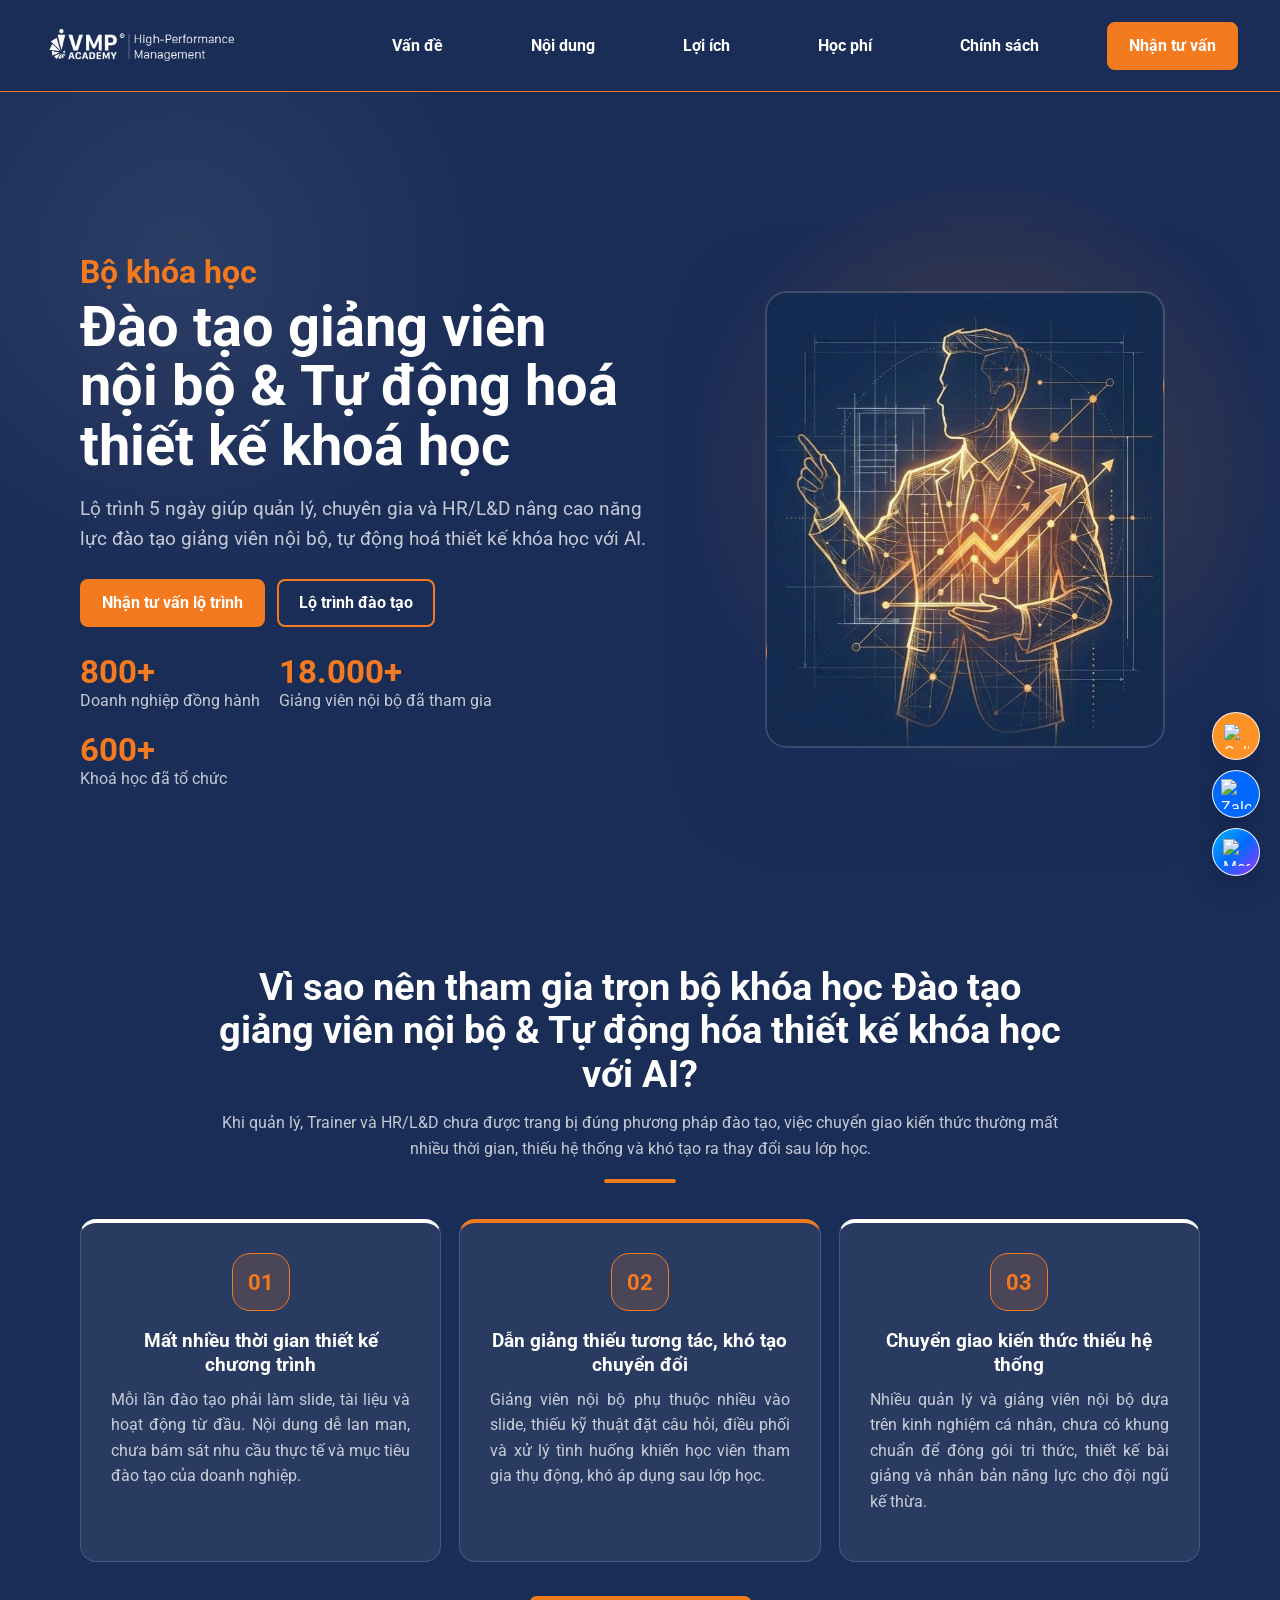
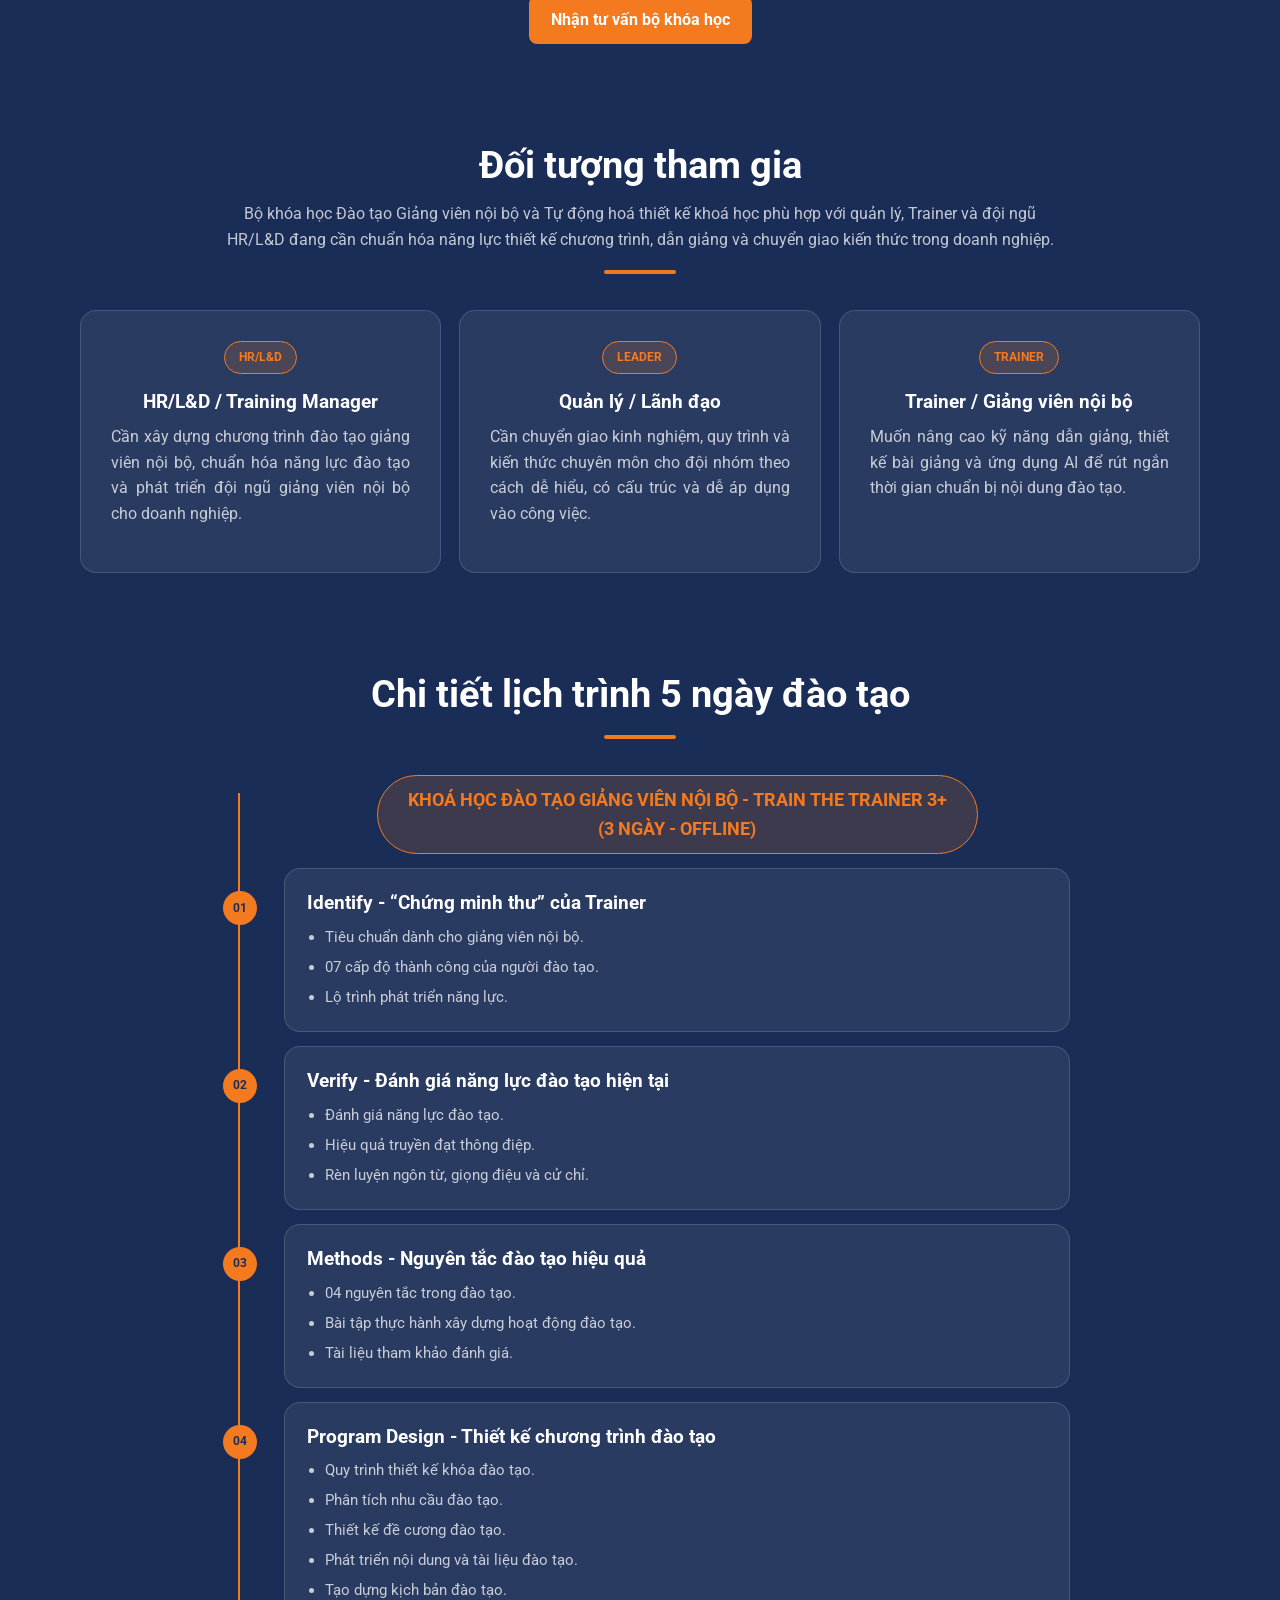
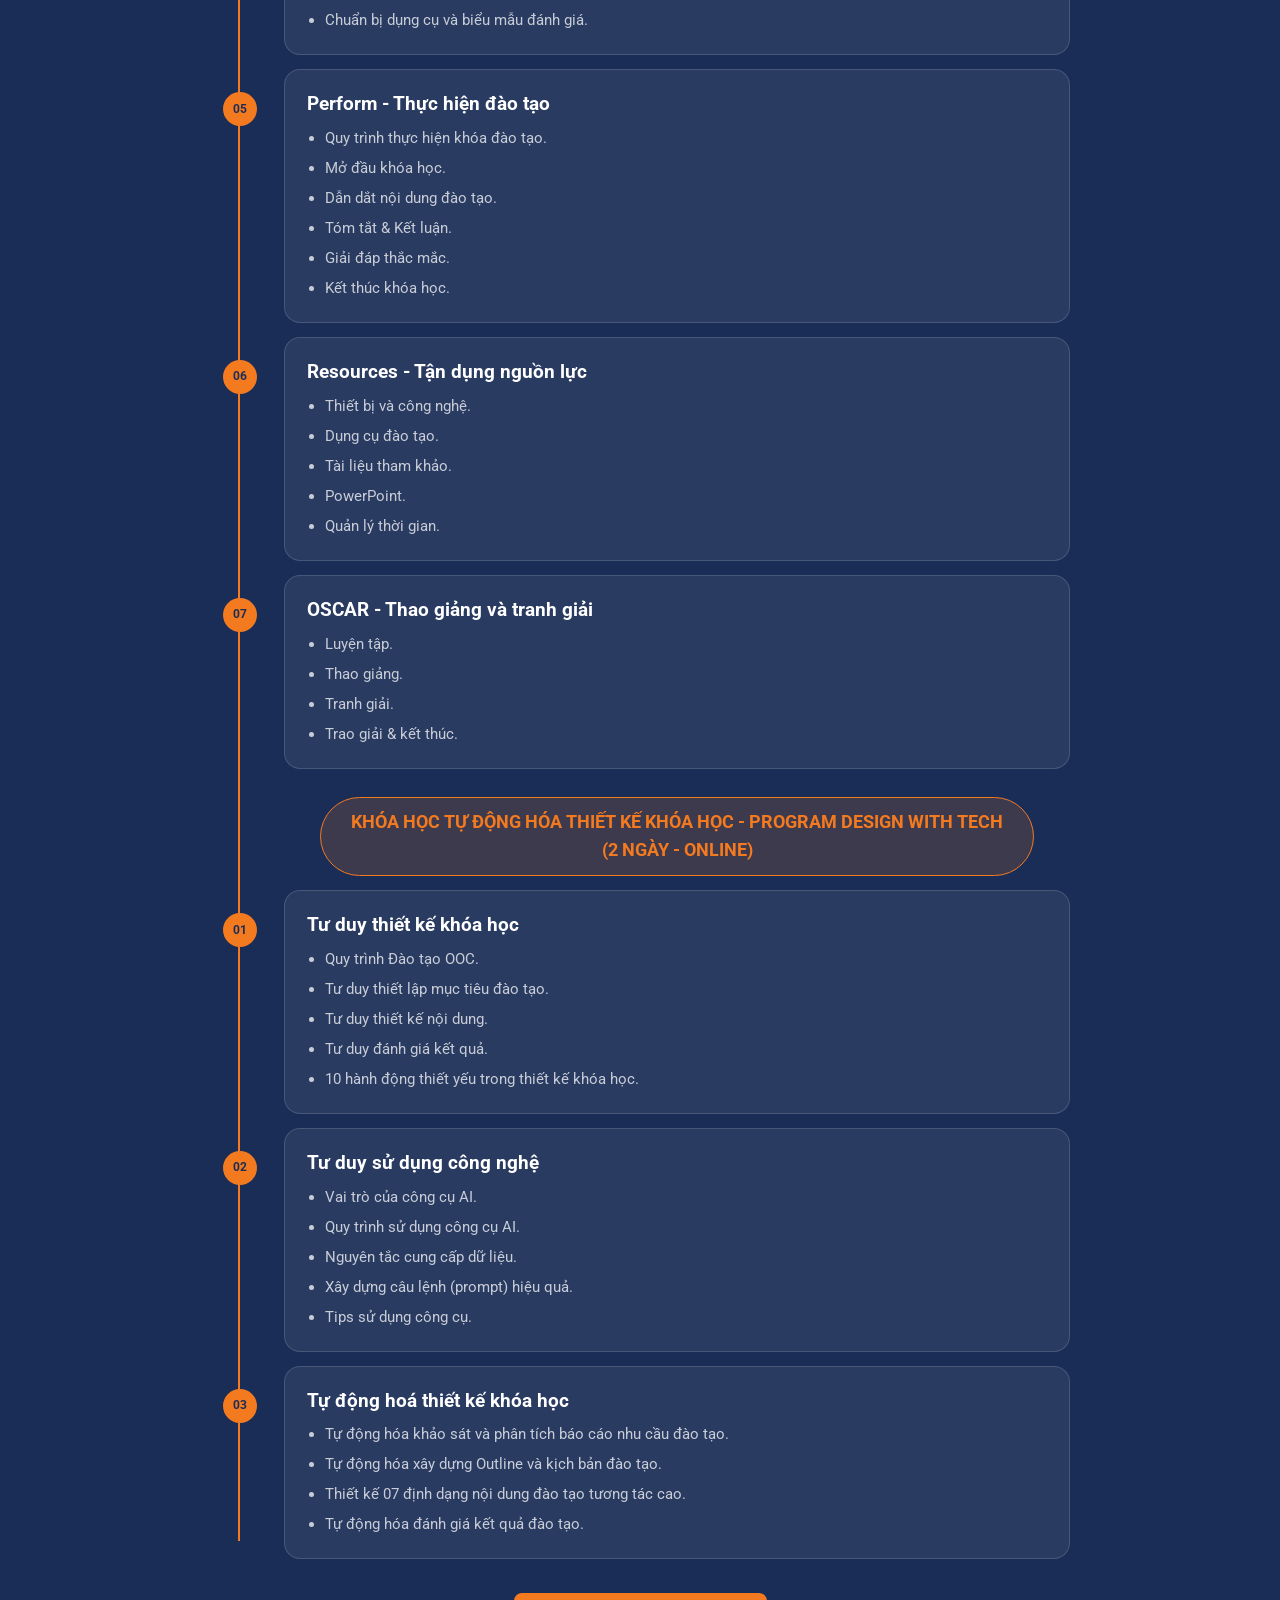
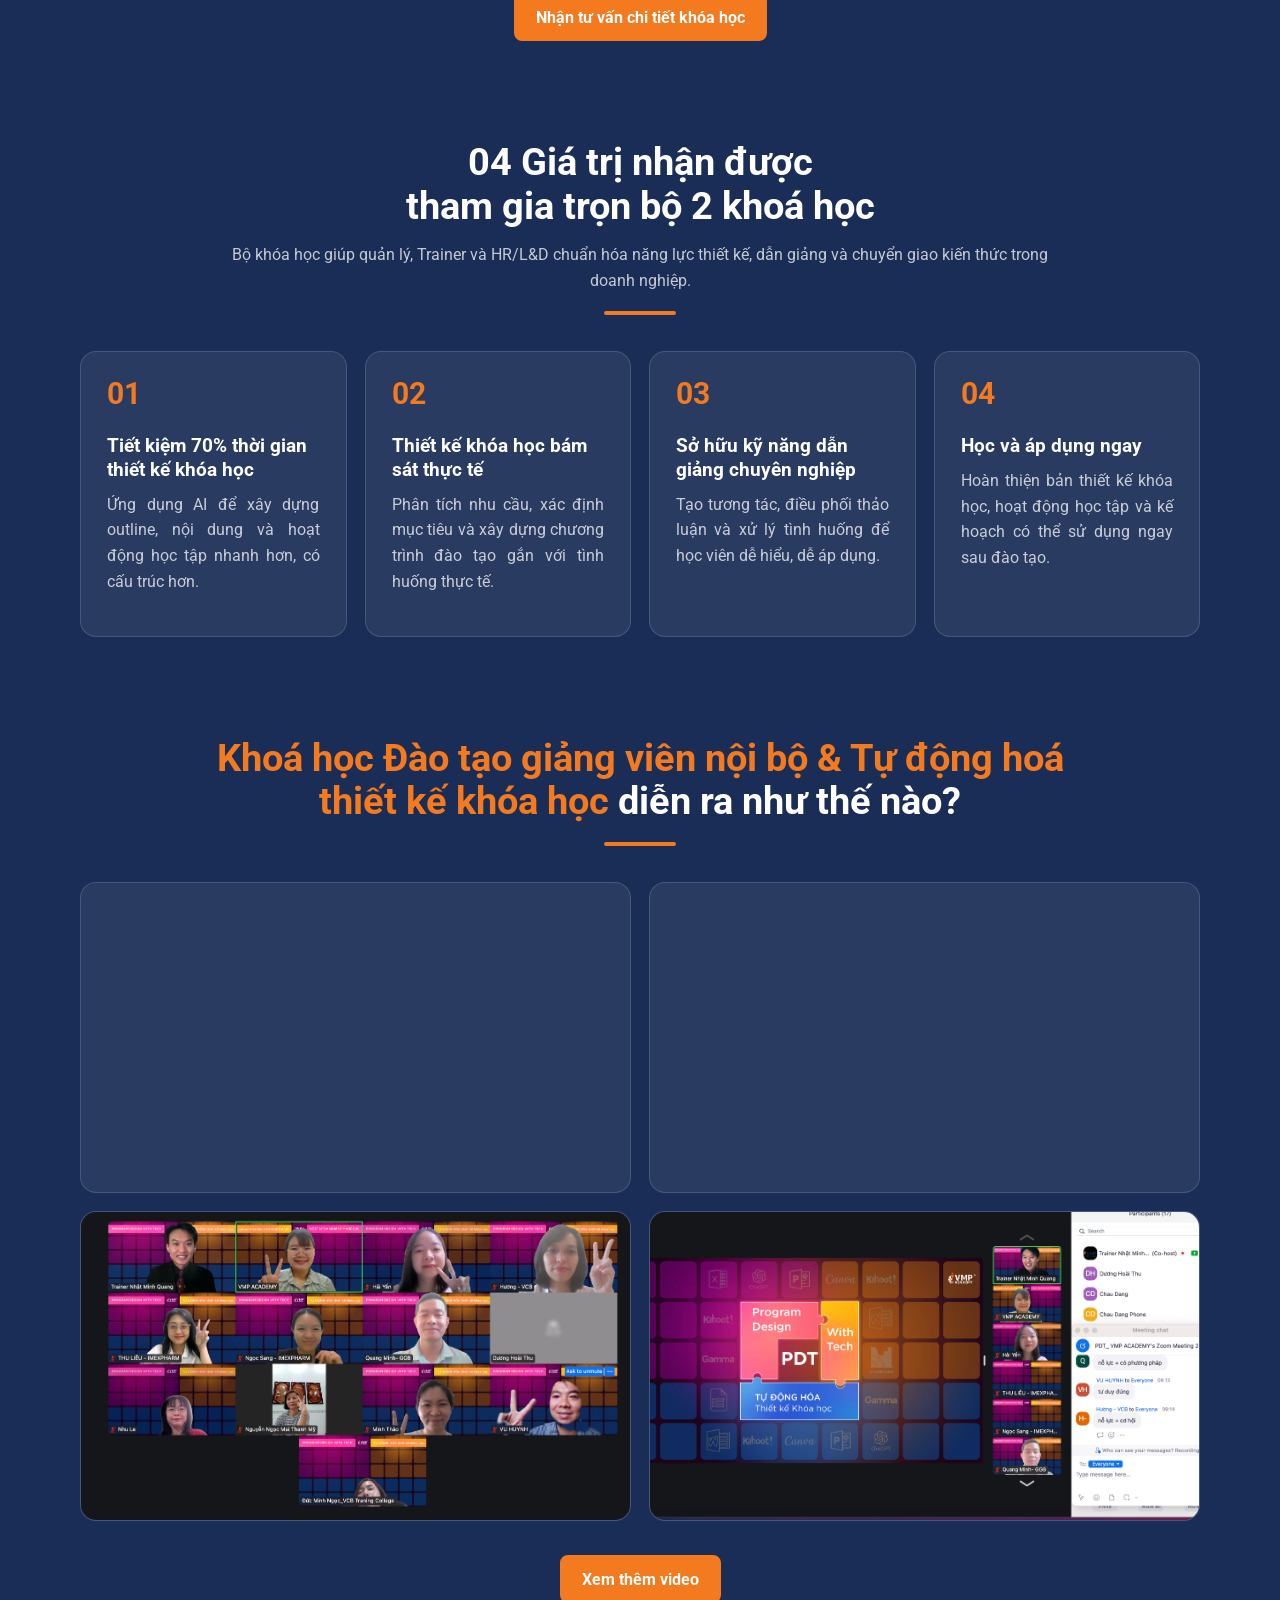
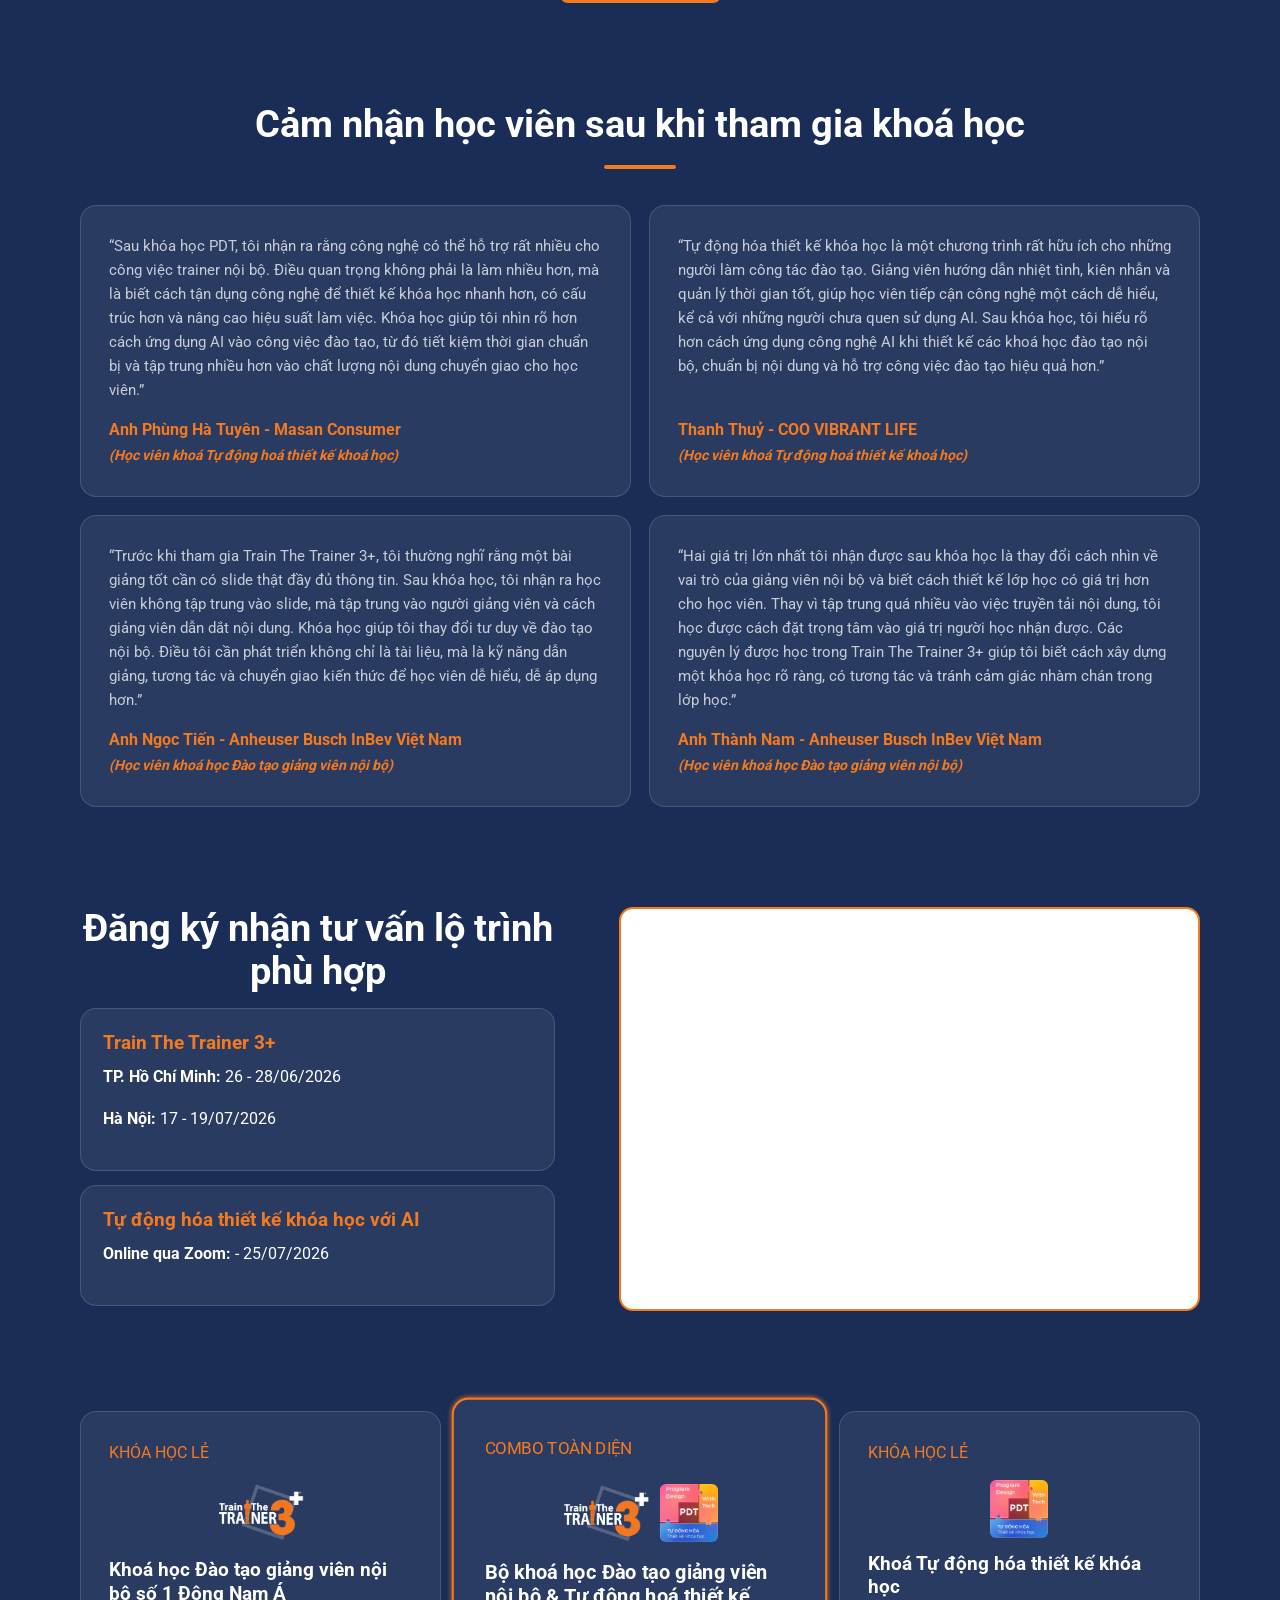
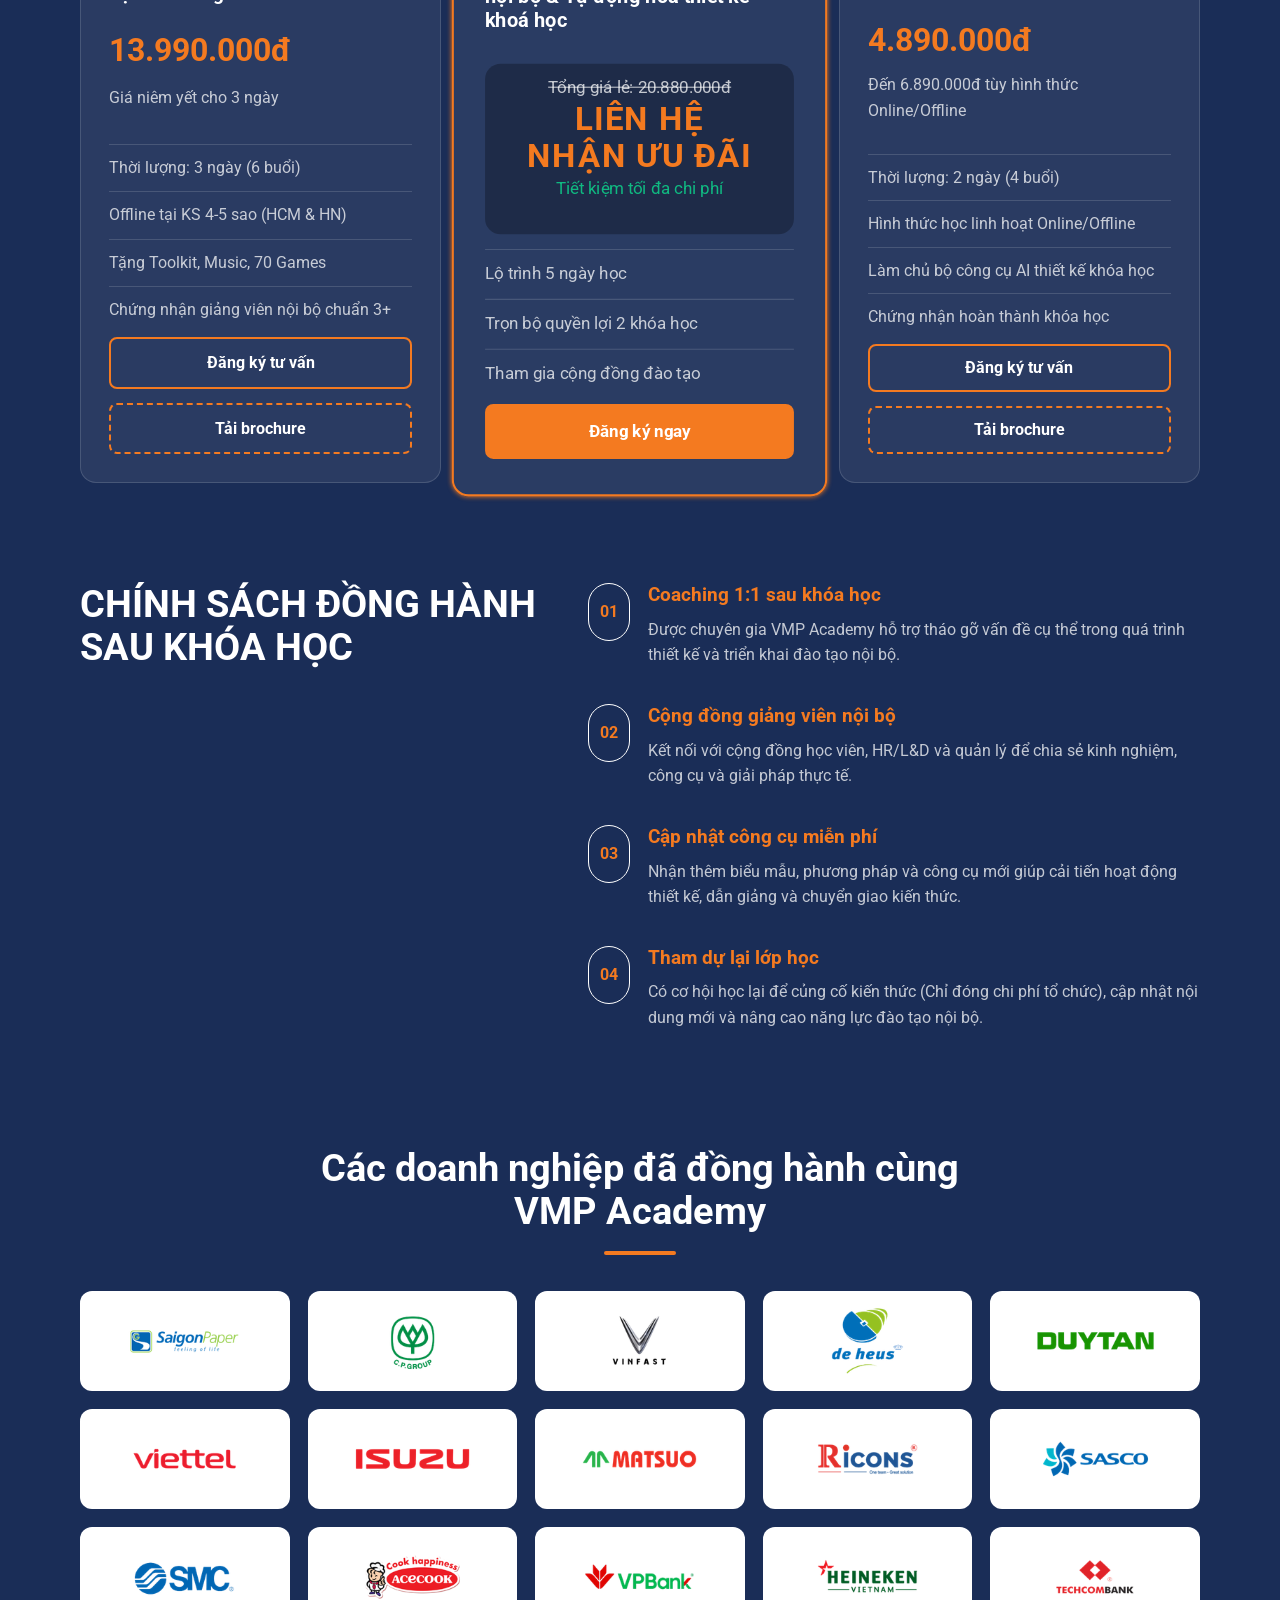
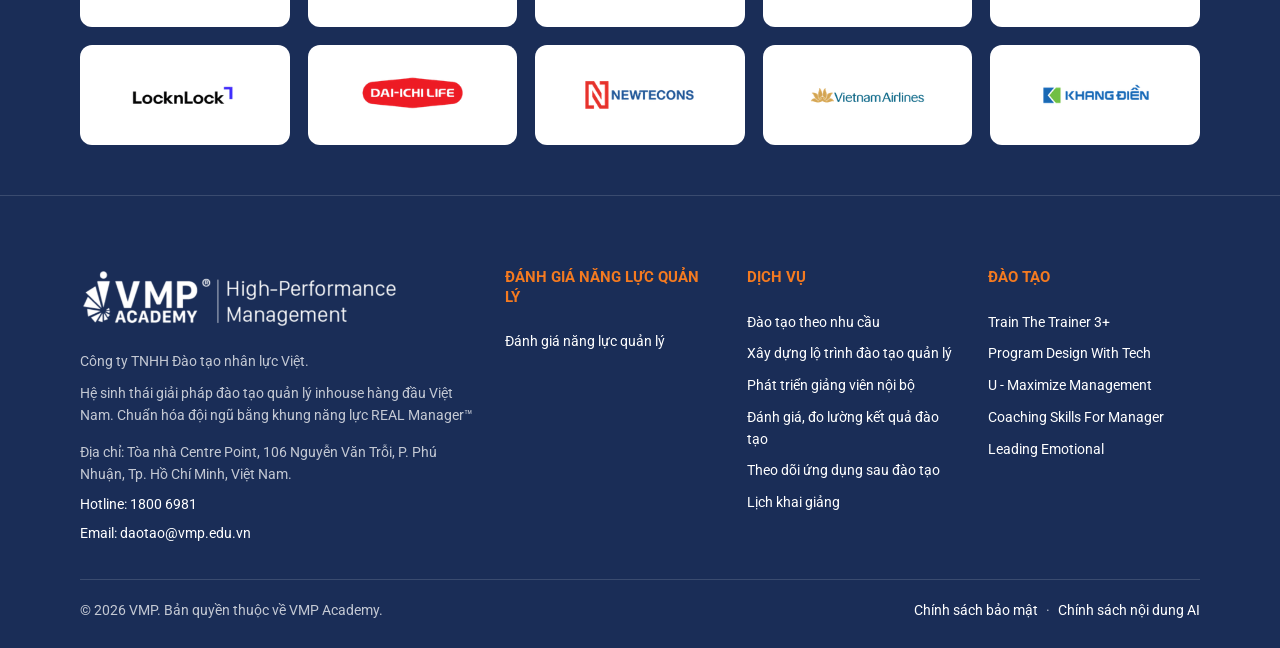
==== commit ad5824c2: "Update landing page copy and footer layout" ====
--- a/index.html
+++ b/index.html
@@ -16,7 +16,7 @@
 
 <body>
   <header class="site-header">
-    <a class="brand" href="#top" aria-label="VMP Academy">
+    <a class="brand" target="_blank" href="https://vmptraining.com//?utm_source=Salepage+TTT+&+PDT&utm_medium=Logo+VMP&utm_campaign=GG+Ads&utm_content=26052026" aria-label="VMP Academy">
       <img style="width:200px;" src="material/mainlogo.png" alt="Logo VMP Academy">
     </a>
     <nav class="desktop-nav" aria-label="Điều hướng chính">
@@ -48,18 +48,19 @@
       <div class="hero-bg" aria-hidden="true"></div>
       <div class="container hero-grid">
         <div class="hero-copy-block">
-          <h1>Đào tạo giảng viên nội bộ &
+          <span class="eyebrow">Bộ khóa học</span>
+          <h1 style="max-width: 556px;">Đào tạo giảng viên nội bộ &
             Tự động hoá thiết kế khoá học</h1>
           <p class="hero-copy">Lộ trình 5 ngày giúp quản lý, chuyên gia và HR/L&D nâng cao năng lực đào tạo giảng viên
             nội bộ, tự động hoá thiết kế khóa học với AI.</p>
           <div class="hero-actions">
             <a class="button button-primary" href="#dang-ky">Nhận tư vấn lộ trình</a>
-            <a class="button button-ghost" href="#lich-trinh">Xem lịch trình</a>
+            <a class="button button-ghost" href="#lich-trinh">Lộ trình đào tạo</a>
           </div>
           <div class="hero-stats" aria-label="Số liệu chứng minh">
-            <div><strong>800+</strong><span>doanh nghiệp đồng hành</span></div>
-            <div><strong>18.000+</strong><span>giảng viên nội bộ đã tham gia</span></div>
-            <div><strong>600+</strong><span>khoá học đã tổ chức</span></div>
+            <div><strong>800+</strong><span>Doanh nghiệp đồng hành</span></div>
+            <div><strong>18.000+</strong><span>Giảng viên nội bộ đã tham gia</span></div>
+            <div><strong>600+</strong><span>Khoá học đã tổ chức</span></div>
           </div>
         </div>
         <div class="hero-visual">
@@ -71,28 +72,28 @@
     <section class="section section-blue" id="ly-do">
       <div class="container">
         <div class="section-heading center">
-          <h2>Vì sao nên tham gia trọn bộ khóa học đào tạo giảng viên nội bộ & tự động hóa thiết kế khóa học với AI?
+          <h2>Vì sao nên tham gia trọn bộ khóa học Đào tạo giảng viên nội bộ & Tự động hóa thiết kế khóa học với AI?
           </h2>
-          <p>Khi quản lý, chuyên gia và HR/L&D chưa được trang bị đúng phương pháp đào tạo, việc chuyển giao kiến thức
+          <p>Khi quản lý, Trainer và HR/L&D chưa được trang bị đúng phương pháp đào tạo, việc chuyển giao kiến thức
             thường mất nhiều thời gian, thiếu hệ thống và khó tạo ra thay đổi sau lớp học.</p>
         </div>
         <div class="problem-grid">
           <article class="glass-card problem-card">
             <span class="card-number">01</span>
             <h3>Mất nhiều thời gian thiết kế chương trình</h3>
-            <p>Mỗi lần đào tạo phải làm slide, tài liệu và hoạt động từ đầu. Nội dung dễ lan man, chưa bám sát nhu cầu
+            <p style="text-align:justify;">Mỗi lần đào tạo phải làm slide, tài liệu và hoạt động từ đầu. Nội dung dễ lan man, chưa bám sát nhu cầu
               thực tế và mục tiêu đào tạo của doanh nghiệp.</p>
           </article>
           <article class="glass-card problem-card accent">
             <span class="card-number">02</span>
             <h3>Dẫn giảng thiếu tương tác, khó tạo chuyển đổi</h3>
-            <p>Giảng viên nội bộ phụ thuộc nhiều vào slide, thiếu kỹ thuật đặt câu hỏi, điều phối và xử lý tình huống
+            <p style="text-align:justify;">Giảng viên nội bộ phụ thuộc nhiều vào slide, thiếu kỹ thuật đặt câu hỏi, điều phối và xử lý tình huống
               khiến học viên tham gia thụ động, khó áp dụng sau lớp học.</p>
           </article>
           <article class="glass-card problem-card">
             <span class="card-number">03</span>
             <h3>Chuyển giao kiến thức thiếu hệ thống</h3>
-            <p>Nhiều quản lý và giảng viên nội bộ dựa trên kinh nghiệm cá nhân, chưa có khung chuẩn để đóng gói tri
+            <p style="text-align:justify;">Nhiều quản lý và giảng viên nội bộ dựa trên kinh nghiệm cá nhân, chưa có khung chuẩn để đóng gói tri
               thức, thiết kế bài giảng và nhân bản năng lực cho đội ngũ kế thừa.</p>
           </article>
         </div>
@@ -106,26 +107,25 @@
       <div class="container">
         <div class="section-heading center">
           <h2>Đối tượng tham gia</h2>
-          <p>Bộ khóa học phù hợp với quản lý, chuyên gia, giảng viên đào tạo nội bộ và đội ngũ HR/L&D đang cần chuẩn hóa
-            năng lực thiết kế chương trình, dẫn giảng và chuyển giao kiến thức trong doanh nghiệp.</p>
+          <p>Bộ khóa học Đào tạo Giảng viên nội bộ và Tự động hoá thiết kế khoá học phù hợp với quản lý, Trainer và đội ngũ HR/L&D đang cần chuẩn hóa năng lực thiết kế chương trình, dẫn giảng và chuyển giao kiến thức trong doanh nghiệp.</p>
         </div>
         <div class="audience-grid">
           <article class="glass-card">
             <span class="mini-label">HR/L&D</span>
             <h3>HR/L&D / Training Manager</h3>
-            <p>Cần xây dựng chương trình đào tạo giảng viên nội bộ, chuẩn hóa năng lực đào tạo và phát triển đội ngũ
+            <p style="text-align:justify;">Cần xây dựng chương trình đào tạo giảng viên nội bộ, chuẩn hóa năng lực đào tạo và phát triển đội ngũ
               giảng viên nội bộ cho doanh nghiệp.</p>
           </article>
           <article class="glass-card">
             <span class="mini-label">Leader</span>
             <h3>Quản lý / Lãnh đạo</h3>
-            <p>Cần chuyển giao kinh nghiệm, quy trình và kiến thức chuyên môn cho đội nhóm theo cách dễ hiểu, có cấu
+            <p style="text-align:justify;">Cần chuyển giao kinh nghiệm, quy trình và kiến thức chuyên môn cho đội nhóm theo cách dễ hiểu, có cấu
               trúc và dễ áp dụng vào công việc.</p>
           </article>
           <article class="glass-card">
             <span class="mini-label">Trainer</span>
             <h3>Trainer / Giảng viên nội bộ</h3>
-            <p>Muốn nâng cao kỹ năng dẫn giảng, thiết kế bài giảng và ứng dụng AI để rút ngắn thời gian chuẩn bị nội
+            <p style="text-align:justify;">Muốn nâng cao kỹ năng dẫn giảng, thiết kế bài giảng và ứng dụng AI để rút ngắn thời gian chuẩn bị nội
               dung đào tạo.</p>
           </article>
         </div>
@@ -280,32 +280,30 @@
     <section class="section section-deep" id="gia-tri">
       <div class="container">
         <div class="section-heading center">
-          <h2><span style="color: #F47A20;">04 Giá trị nhận được khi tham gia trọn bộ khoá học</span> Đào tạo giảng viên
-            nội bộ & Tự động hoá thiết kế khoá học với AI</h2>
-          <p>Bộ khóa học giúp quản lý, chuyên gia và HR/L&D chuẩn hóa năng lực thiết kế, dẫn giảng và chuyển giao kiến
-            thức trong doanh nghiệp.</p>
+          <h2>04 Giá trị nhận được </br> tham gia trọn bộ 2 khoá học </h2>
+          <p>Bộ khóa học giúp quản lý, Trainer và HR/L&D chuẩn hóa năng lực thiết kế, dẫn giảng và chuyển giao kiến thức trong doanh nghiệp.</p>
         </div>
         <div class="value-grid">
           <article class="glass-card">
             <span>01</span>
             <h3>Tiết kiệm 70% thời gian thiết kế khóa học
             </h3>
-            <p>Ứng dụng AI để xây dựng outline, nội dung và hoạt động học tập nhanh hơn, có cấu trúc hơn.</p>
+            <p style="text-align:justify;">Ứng dụng AI để xây dựng outline, nội dung và hoạt động học tập nhanh hơn, có cấu trúc hơn.</p>
           </article>
           <article class="glass-card">
             <span>02</span>
             <h3>Thiết kế khóa học bám sát thực tế</h3>
-            <p>Phân tích nhu cầu, xác định mục tiêu và xây dựng chương trình đào tạo gắn với tình huống thực tế.</p>
+            <p style="text-align:justify;">Phân tích nhu cầu, xác định mục tiêu và xây dựng chương trình đào tạo gắn với tình huống thực tế.</p>
           </article>
           <article class="glass-card">
             <span>03</span>
             <h3>Sở hữu kỹ năng dẫn giảng chuyên nghiệp</h3>
-            <p>Tạo tương tác, điều phối thảo luận và xử lý tình huống để học viên dễ hiểu, dễ áp dụng.</p>
+            <p style="text-align:justify;">Tạo tương tác, điều phối thảo luận và xử lý tình huống để học viên dễ hiểu, dễ áp dụng.</p>
           </article>
           <article class="glass-card">
             <span>04</span>
             <h3>Học và áp dụng ngay</h3>
-            <p>Hoàn thiện bản thiết kế khóa học, hoạt động học tập và kế hoạch có thể sử dụng ngay sau đào tạo.</p>
+            <p style="text-align:justify;">Hoàn thiện bản thiết kế khóa học, hoạt động học tập và kế hoạch có thể sử dụng ngay sau đào tạo.</p>
           </article>
         </div>
       </div>
@@ -314,7 +312,7 @@
     <section class="section section-blue" id="hinh-anh">
       <div class="container">
         <div class="section-heading center">
-          <h2>Khoá học đào tạo giảng viên nội bộ & tự động hoá thiết kế khóa học diễn ra như thế nào?</h2>
+          <h2><span style="color: #F47A20;">Khoá học Đào tạo giảng viên nội bộ & Tự động hoá thiết kế khóa học</span> diễn ra như thế nào?</h2>
         </div>
         <div class="media-grid">
           <article class="video-frame">
@@ -341,7 +339,7 @@
     <section class="section section-deep" id="cam-nhan">
       <div class="container">
         <div class="section-heading center">
-          <h2>Cảm nhận về khóa học đào tạo giảng viên nội bộ & tự động hóa thiết kế khóa học với AI</h2>
+          <h2>Cảm nhận học viên sau khi tham gia khoá học</h2>
         </div>
         <div class="testimonial-grid">
           <article class="glass-card">
@@ -350,7 +348,8 @@
               có cấu trúc hơn và nâng cao hiệu suất làm việc. Khóa học giúp tôi nhìn rõ hơn cách ứng dụng AI vào công
               việc đào tạo, từ đó tiết kiệm thời gian chuẩn bị và tập trung nhiều hơn vào chất lượng nội dung chuyển
               giao cho học viên.”</p>
-            <strong>Anh Phùng Hà Tuyên - Masan Consumer</strong>
+            <strong>Anh Phùng Hà Tuyên - Masan Consumer<br/><i style="font-size:14px;">(Học viên khoá Tự động hoá thiết kế khoá học)
+</i></strong>
           </article>
           <article class="glass-card">
             <p>“Tự động hóa thiết kế khóa học là một chương trình rất hữu ích cho những người làm công tác đào tạo.
@@ -358,7 +357,8 @@
               cách dễ hiểu, kể cả với những người chưa quen sử dụng AI. Sau khóa học, tôi hiểu rõ hơn cách ứng dụng công
               nghệ AI khi thiết kế các khoá học đào tạo nội bộ, chuẩn bị nội dung và hỗ trợ công việc đào tạo hiệu quả
               hơn.”</p>
-            <strong>Thanh Thuỷ - COO VIBRANT LIFE</strong>
+            <strong>Thanh Thuỷ - COO VIBRANT LIFE<br/><i style="font-size:14px;">(Học viên khoá Tự động hoá thiết kế khoá học)
+</i></strong>
           </article>
           <article class="glass-card">
             <p>“Trước khi tham gia Train The Trainer 3+, tôi thường nghĩ rằng một bài giảng tốt cần có slide thật đầy đủ
@@ -366,7 +366,9 @@
               và cách giảng viên dẫn dắt nội dung. Khóa học giúp tôi thay đổi tư duy về đào tạo nội bộ. Điều tôi cần
               phát triển không chỉ là tài liệu, mà là kỹ năng dẫn giảng, tương tác và chuyển giao kiến thức để học viên
               dễ hiểu, dễ áp dụng hơn.”</p>
-            <strong>Anh Ngọc Tiến - Anheuser Busch InBev Việt Nam</strong>
+            <strong>Anh Ngọc Tiến - Anheuser Busch InBev Việt Nam<br/><i style="font-size:14px;">(Học viên khoá học Đào tạo giảng viên nội bộ) 
+
+</i></strong>
           </article>
           <article class="glass-card">
             <p>“Hai giá trị lớn nhất tôi nhận được sau khóa học là thay đổi cách nhìn về vai trò của giảng viên nội bộ
@@ -374,7 +376,8 @@
               nội dung, tôi học được cách đặt trọng tâm vào giá trị người học nhận được. Các nguyên lý được học trong
               Train The Trainer 3+ giúp tôi biết cách xây dựng một khóa học rõ ràng, có tương tác và tránh cảm giác nhàm
               chán trong lớp học.”</p>
-            <strong>Anh Thành Nam - Anheuser Busch InBev Việt Nam</strong>
+            <strong>Anh Thành Nam - Anheuser Busch InBev Việt Nam<br/><i style="font-size:14px;">(Học viên khoá học Đào tạo giảng viên nội bộ)  
+</i></strong>
           </article>
         </div>
       </div>
@@ -383,7 +386,7 @@
     <section class="section section-blue" id="dang-ky">
       <div class="container registration-layout">
         <div class="registration-copy">
-          <h2>Đăng ký nhận tư vấn lộ trình phù hợp</h2>
+          <h2 style="text-align: center;">Đăng ký nhận tư vấn lộ trình phù hợp</h2>
           <div class="schedule-list">
             <article>
               <h3>Train The Trainer 3+</h3>
@@ -392,8 +395,7 @@
             </article>
             <article>
               <h3>Tự động hóa thiết kế khóa học với AI</h3>
-              <p><strong>Online qua Zoom:</strong> 23 - 31/05/2026</p>
-              <p><strong>Offline tại TP. Hồ Chí Minh:</strong> 25 - 26/07/2026</p>
+              <p><strong>Online qua Zoom:</strong> - 25/07/2026</p>
             </article>
           </div>
         </div>
@@ -492,7 +494,7 @@
           <article class="price-card">
             <p class="price-label">Khóa học lẻ</p>
             <img src="material/Train-the-Trainer-3+.png" alt="Train The Trainer 3+">
-            <h3>Khoá học đào tạo giảng viên nội bộ số 1 Đông Nam Á</h3>
+            <h3>Khoá học Đào tạo giảng viên nội bộ số 1 Đông Nam Á</h3>
             <strong class="price">13.990.000đ</strong>
             <p class="price-note">Giá niêm yết cho 3 ngày</p>
             <ul>
@@ -510,13 +512,13 @@
               <img src="material/Train-the-Trainer-3+.png" alt="Train The Trainer 3+">
               <img src="material/PDT-logo-puzzle.png" alt="Program Design With Tech">
             </div>
-            <h3>Bộ khoá học đào tạo giảng viên nội bộ & tự động hoá thiết kế khoá học</h3>
+            <h3>Bộ khoá học Đào tạo giảng viên nội bộ & Tự động hoá thiết kế khoá học</h3>
             <div style="text-align: center;
     background: #00000047;
     border-radius: 15px;
     padding: 10px;">
               <p class="old-price">Tổng giá lẻ: 20.880.000đ</p>
-              <strong class="price">Liên hệ <br/> nhận ưu đãi</strong>
+              <strong class="price" style="letter-spacing: 1.2px;">LIÊN HỆ<br/> NHẬN ƯU ĐÃI</strong>
               <p class="price-note" style="color:#10b981;">Tiết kiệm tối đa chi phí</p>
             </div>
 
@@ -588,7 +590,7 @@
     <section class="section section-deep partner-section" id="doi-tac">
       <div class="container">
         <div class="section-heading center">
-          <h2>Các doanh nghiệp đã đồng hành cùng VMP Academy</h2>
+          <h2>Các doanh nghiệp đã đồng hành cùng <br/>VMP Academy</h2>
         </div>
         <div class="partner-grid" aria-label="Logo các đơn vị đồng hành">
           <span><img src="material/1.png" alt="Logo đơn vị đồng hành 1" loading="lazy"></span>
@@ -718,7 +720,7 @@
   <!-- Call -->
   <a href="tel:18006981" class="contact-btn call-btn" aria-label="Call">
     <img
-      src="https://www.svgrepo.com/show/506581/phone.svg"
+      src="https://img.icons8.com/?size=100&id=85164&format=png&color=FFFFFF"
       alt="Call"
     />
   </a>
@@ -766,36 +768,29 @@
 
       <nav class="footer-col" aria-label="Đánh giá năng lực quản lý">
         <h3>Đánh giá năng lực quản lý</h3>
-        <a href="https://vmptraining.com/danh-gia-nang-luc-quan-ly/" target="_blank" rel="noopener">Đánh giá năng lực quản lý</a>
+        <a href="https://vmptraining.com/danh-gia-nang-luc-quan-ly/?utm_source=Salepage+TTT+&+PDT&utm_medium=chan+trang&utm_campaign=GG+Ads&utm_content=26052026" target="_blank" rel="noopener">Đánh giá năng lực quản lý</a>
       </nav>
 
       <nav class="footer-col" aria-label="Dịch vụ">
         <h3>Dịch vụ</h3>
-        <a href="https://vmptraining.com/dao-tao-theo-nhu-cau/" target="_blank" rel="noopener">Đào tạo theo nhu cầu</a>
-        <a href="https://vmptraining.com/xay-dung-lo-trinh-dao-tao-quan-ly/" target="_blank" rel="noopener">Xây dựng lộ trình đào tạo quản lý</a>
-        <a href="https://vmptraining.com/phat-trien-giang-vien-noi-bo/" target="_blank" rel="noopener">Phát triển giảng viên nội bộ</a>
-        <a href="https://vmptraining.com/danh-gia-do-luong-ket-qua-dao-tao/" target="_blank" rel="noopener">Đánh giá, đo lường kết quả đào tạo</a>
-        <a href="https://vmptraining.com/theo-doi-ung-dung-sau-dao-tao/" target="_blank" rel="noopener">Theo dõi ứng dụng sau đào tạo</a>
-        <a href="https://vmptraining.com/lich-khai-giang/" target="_blank" rel="noopener">Lịch khai giảng</a>
+        <a href="https://vmptraining.com/dao-tao-theo-nhu-cau/?utm_source=Salepage+TTT+&+PDT&utm_medium=chan+trang&utm_campaign=GG+Ads&utm_content=26052026 " target="_blank" rel="noopener">Đào tạo theo nhu cầu</a>
+        <a href="https://vmptraining.com/dich-vu-thiet-ke-lo-trinh-dao-tao-quan-ly-hieu-suat-cao/?utm_source=Salepage+TTT+&+PDT&utm_medium=chan+trang&utm_campaign=GG+Ads&utm_content=26052026 " target="_blank" rel="noopener">Xây dựng lộ trình đào tạo quản lý</a>
+        <a href="https://vmptraining.com/phat-trien-giang-vien-noi-bo/?utm_source=Salepage+TTT+&+PDT&utm_medium=chan+trang&utm_campaign=GG+Ads&utm_content=26052026 " target="_blank" rel="noopener">Phát triển giảng viên nội bộ</a>
+        <a href="https://vmptraining.com/danh-gia-do-luong-ket-qua-dao-tao/?utm_source=Salepage+TTT+&+PDT&utm_medium=chan+trang&utm_campaign=GG+Ads&utm_content=26052026 " target="_blank" rel="noopener">Đánh giá, đo lường kết quả đào tạo</a>
+        <a href="https://vmptraining.com/theo-doi-ung-dung-sau-dao-tao/?utm_source=Salepage+TTT+&+PDT&utm_medium=chan+trang&utm_campaign=GG+Ads&utm_content=26052026 " target="_blank" rel="noopener">Theo dõi ứng dụng sau đào tạo</a>
+        <a href="https://vmptraining.com/lich-khai-giang/?utm_source=Salepage+TTT+&+PDT&utm_medium=chan+trang&utm_campaign=GG+Ads&utm_content=26052026 " target="_blank" rel="noopener">Lịch khai giảng</a>
       </nav>
 
       <nav class="footer-col" aria-label="Đào tạo">
         <h3>Đào tạo</h3>
-        <a href="https://vmptraining.com/train-the-trainer-3/" target="_blank" rel="noopener">Train The Trainer 3+</a>
-        <a href="https://vmptraining.com/program-design-with-tech/" target="_blank" rel="noopener">Program Design With Tech</a>
-        <a href="https://vmptraining.com/u-maximize-management/" target="_blank" rel="noopener">U - Maximize Management</a>
-        <a href="https://vmptraining.com/coaching-skills-for-manager/" target="_blank" rel="noopener">Coaching Skills For Manager</a>
-        <a href="https://vmptraining.com/khoa-dao-tao-ky-nang-lanh-dao-bang-tri-tue-cam-xuc-leading-emotional/" target="_blank" rel="noopener">Leading Emotional</a>
+        <a href="https://vmptraining.com/dao-tao/train-the-trainer-3-dao-tao-giang-vien-noi-bo-so-1-dong-nam-a/?utm_source=Salepage+TTT+&+PDT&utm_medium=chan+trang&utm_campaign=GG+Ads&utm_content=26052026 " target="_blank" rel="noopener">Train The Trainer 3+</a>
+        <a href="https://vmptraining.com/dao-tao/pdt-program-design-with-tech/?utm_source=Salepage+TTT+&+PDT&utm_medium=chan+trang&utm_campaign=GG+Ads&utm_content=26052026 " target="_blank" rel="noopener">Program Design With Tech</a>
+        <a href="https://vmptraining.com/dao-tao/umm/?utm_source=Salepage+TTT+&+PDT&utm_medium=chan+trang&utm_campaign=GG+Ads&utm_content=26052027 " target="_blank" rel="noopener">U - Maximize Management</a>
+        <a href="https://vmptraining.com/dao-tao/coaching-skill-for-manager-huan-luyen-va-giao-viec-hieu-qua/?utm_source=Salepage+TTT+&+PDT&utm_medium=chan+trang&utm_campaign=GG+Ads&utm_content=26052028 " target="_blank" rel="noopener">Coaching Skills For Manager</a>
+        <a href="https://vmptraining.com/dao-tao/leading-emotional-lanh-dao-bang-tri-tue-cam-xuc/?utm_source=Salepage+TTT+&+PDT&utm_medium=chan+trang&utm_campaign=GG+Ads&utm_content=26052029 " target="_blank" rel="noopener">Leading Emotional</a>
       </nav>
 
-      <nav class="footer-col" aria-label="Góc học tập">
-        <h3>Góc học tập</h3>
-        <a href="https://vmptraining.com/quan-ly-hieu-suat-cao/" target="_blank" rel="noopener">Quản lý hiệu suất cao</a>
-        <a href="https://vmptraining.com/goc-hoc-tap-1/dao-tao-quan-ly/" target="_blank" rel="noopener">Đào tạo quản lý</a>
-        <a href="https://vmptraining.com/case-study/" target="_blank" rel="noopener">Case Study</a>
-        <a href="https://vmptraining.com/su-kien-mien-phi/" target="_blank" rel="noopener">Sự kiện miễn phí</a>
-        <a href="https://vmptraining.com/ebook-mien-phi/" target="_blank" rel="noopener">Ebook miễn phí</a>
-      </nav>
+     
     </div>
 
     <div class="footer-bottom">
--- a/styles.css
+++ b/styles.css
@@ -241,10 +241,9 @@
 .eyebrow {
   margin: 0 0 14px;
   color: var(--orange);
-  font-size: 13px;
+  font-size: 32px;
   font-weight: 700;
   letter-spacing: 0;
-  text-transform: uppercase;
 }
 
 h1,
@@ -327,7 +326,7 @@
 
 .hero-stats {
   flex-wrap: wrap;
-  gap: 22px;
+  gap: 19px;
 }
 
 .hero-stats div {
@@ -441,6 +440,7 @@
 .problem-grid,
 .audience-grid {
   grid-template-columns: repeat(3, minmax(0, 1fr));
+  
 }
 
 .problem-card {
@@ -465,6 +465,7 @@
   border-radius: 18px;
   font-size: 22px;
   font-weight: 700;
+  
 }
 
 .problem-card p,
@@ -750,7 +751,6 @@
   color: var(--orange);
   font-size: clamp(24px, 2.5vw, 32px);
   line-height: 1.1;
-  text-transform: uppercase;
 }
 
 .price-card ul {
@@ -826,8 +826,8 @@
   width: min(100% - 40px, var(--max));
   margin: 0 auto;
   display: grid;
-  grid-template-columns: minmax(260px, 1.4fr) repeat(4, minmax(150px, 0.75fr));
-  gap: clamp(24px, 3vw, 42px);
+  grid-template-columns: minmax(260px, 1.4fr) repeat(3, minmax(150px, 0.75fr));
+  gap: clamp(24px, 3vw, 30px);
   align-items: start;
 }
 
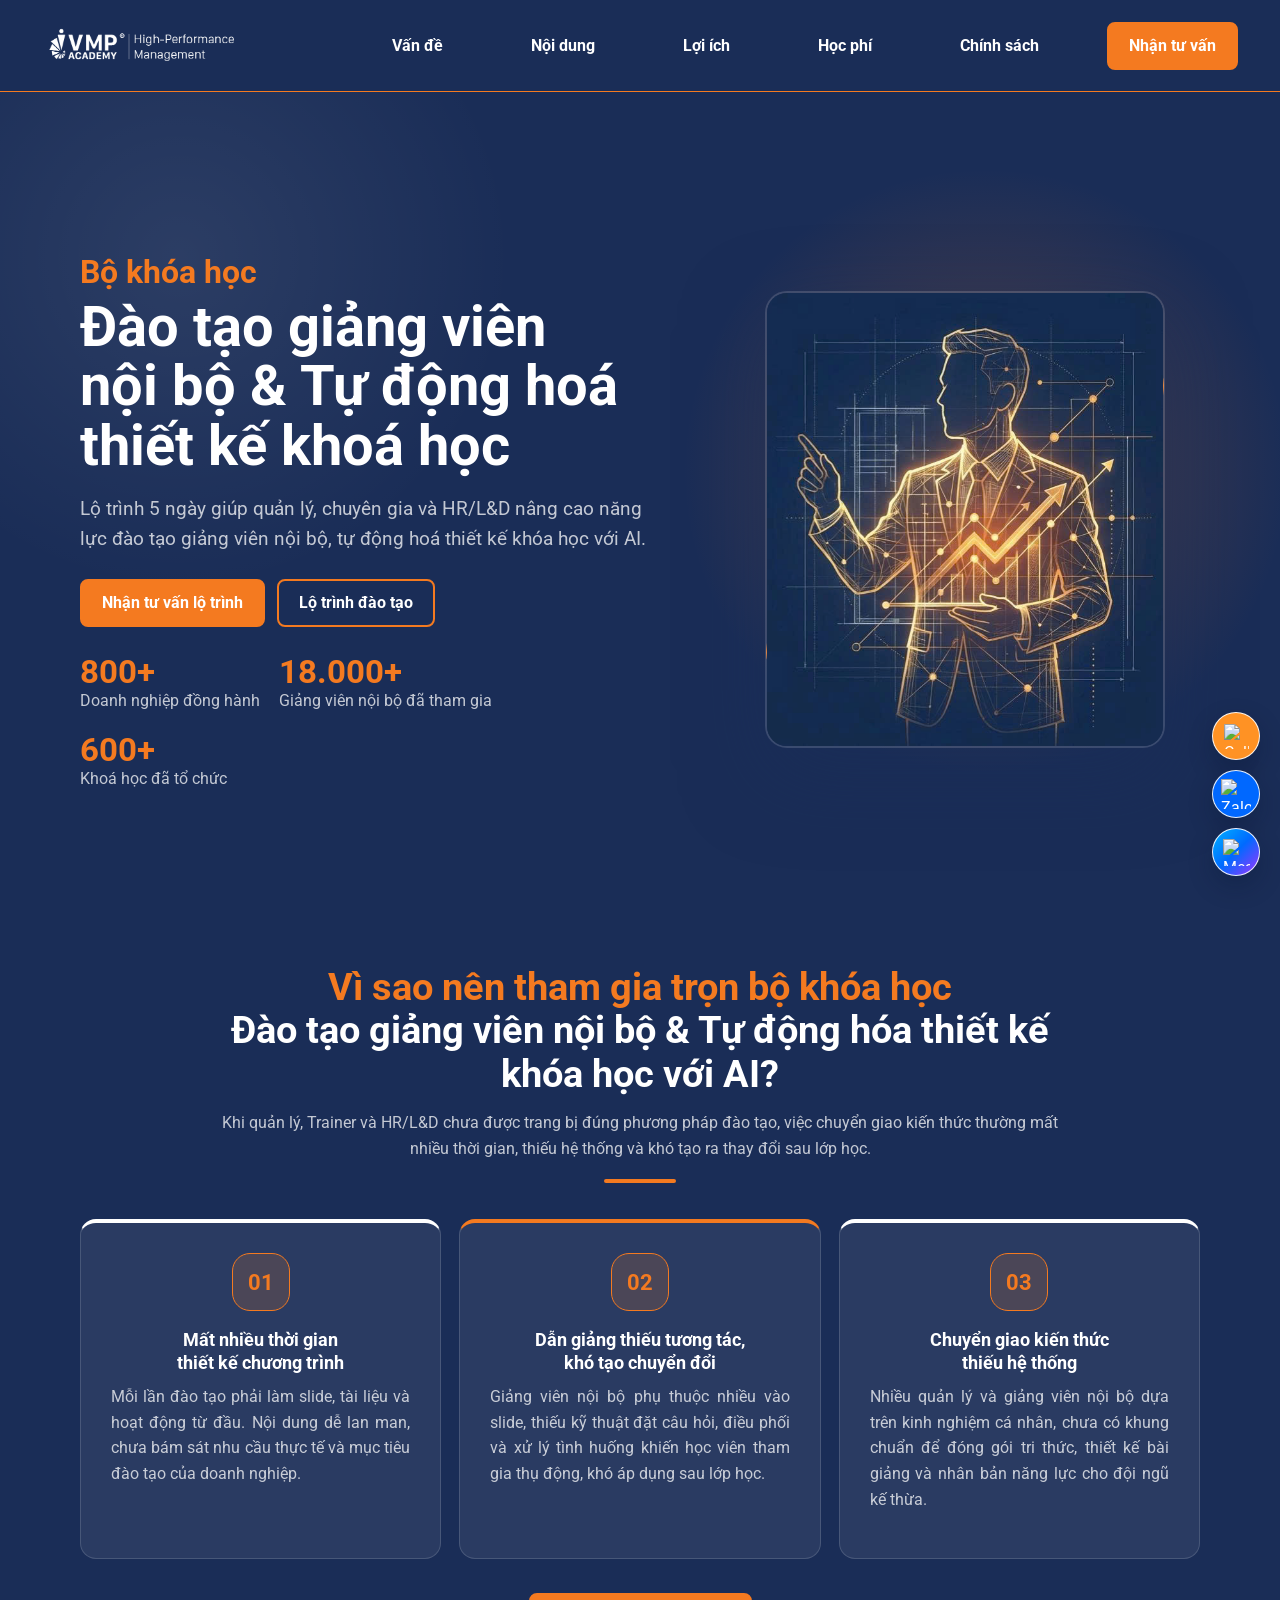
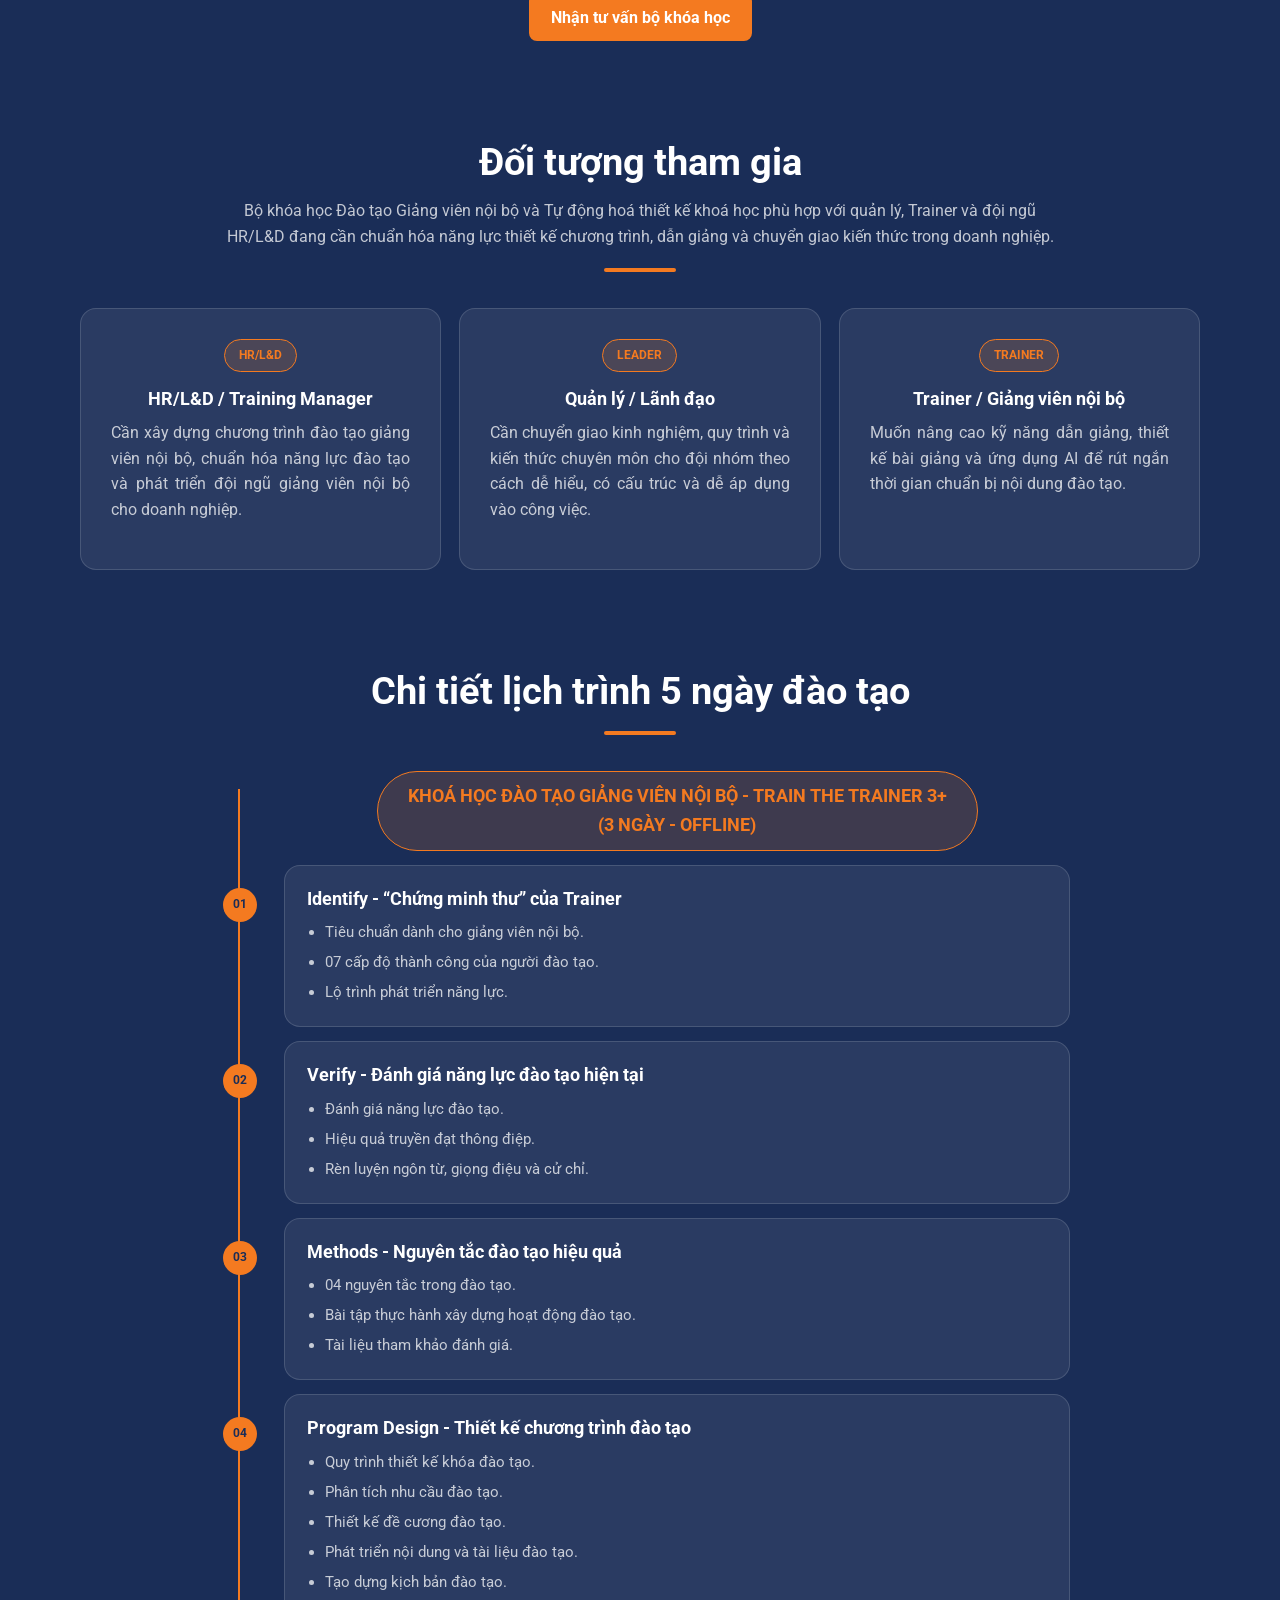
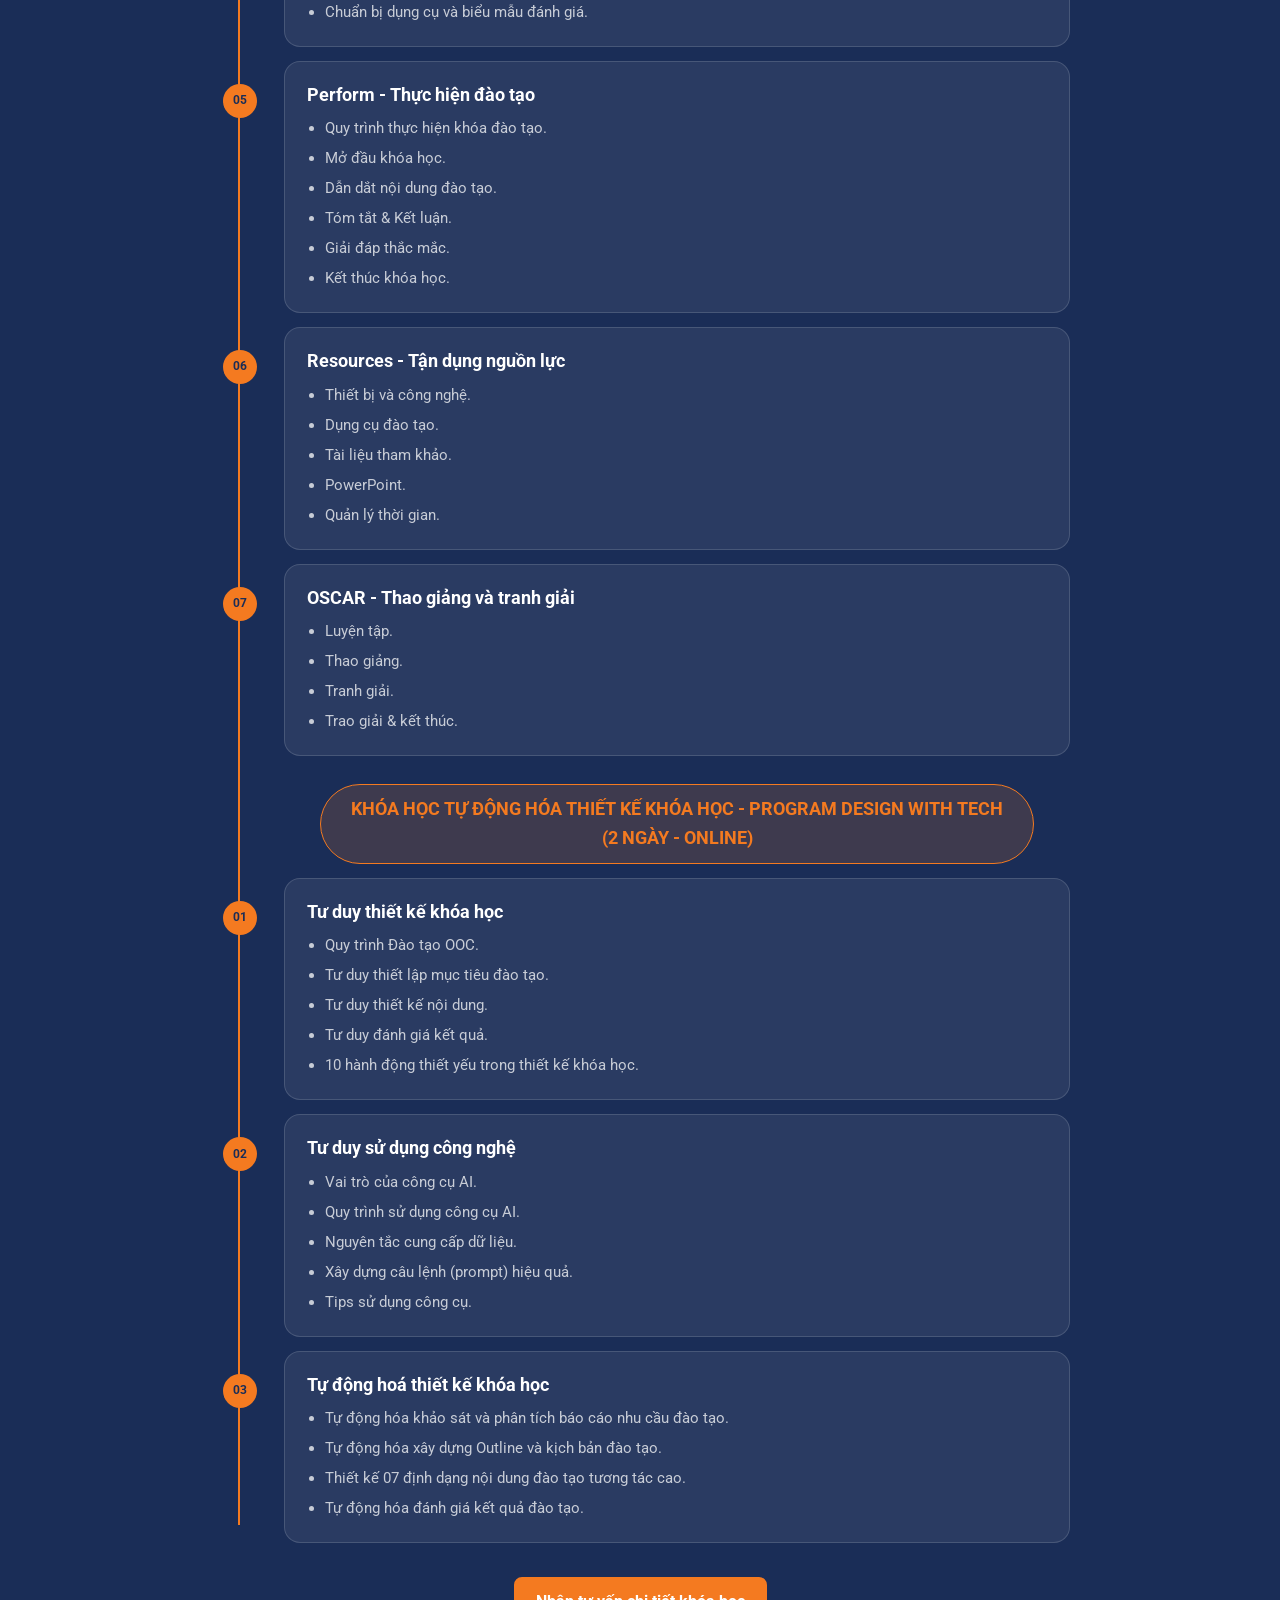
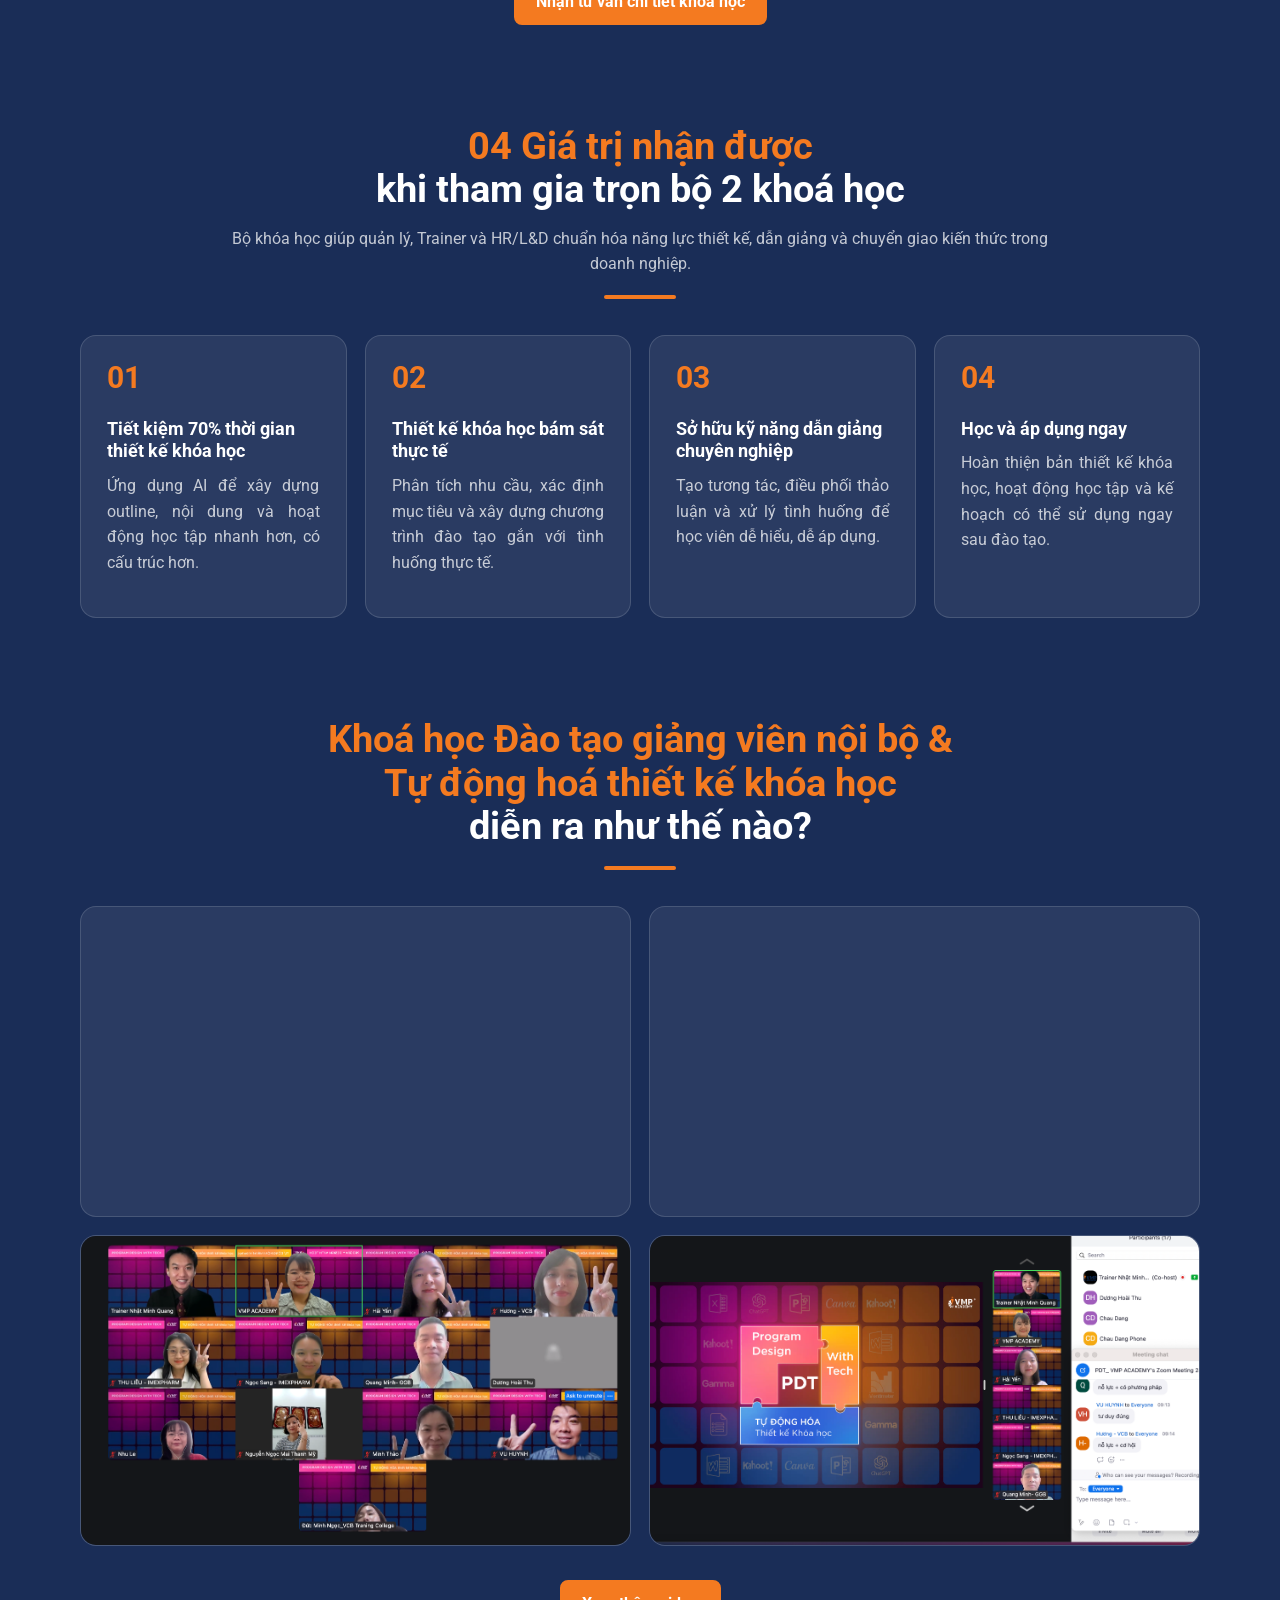
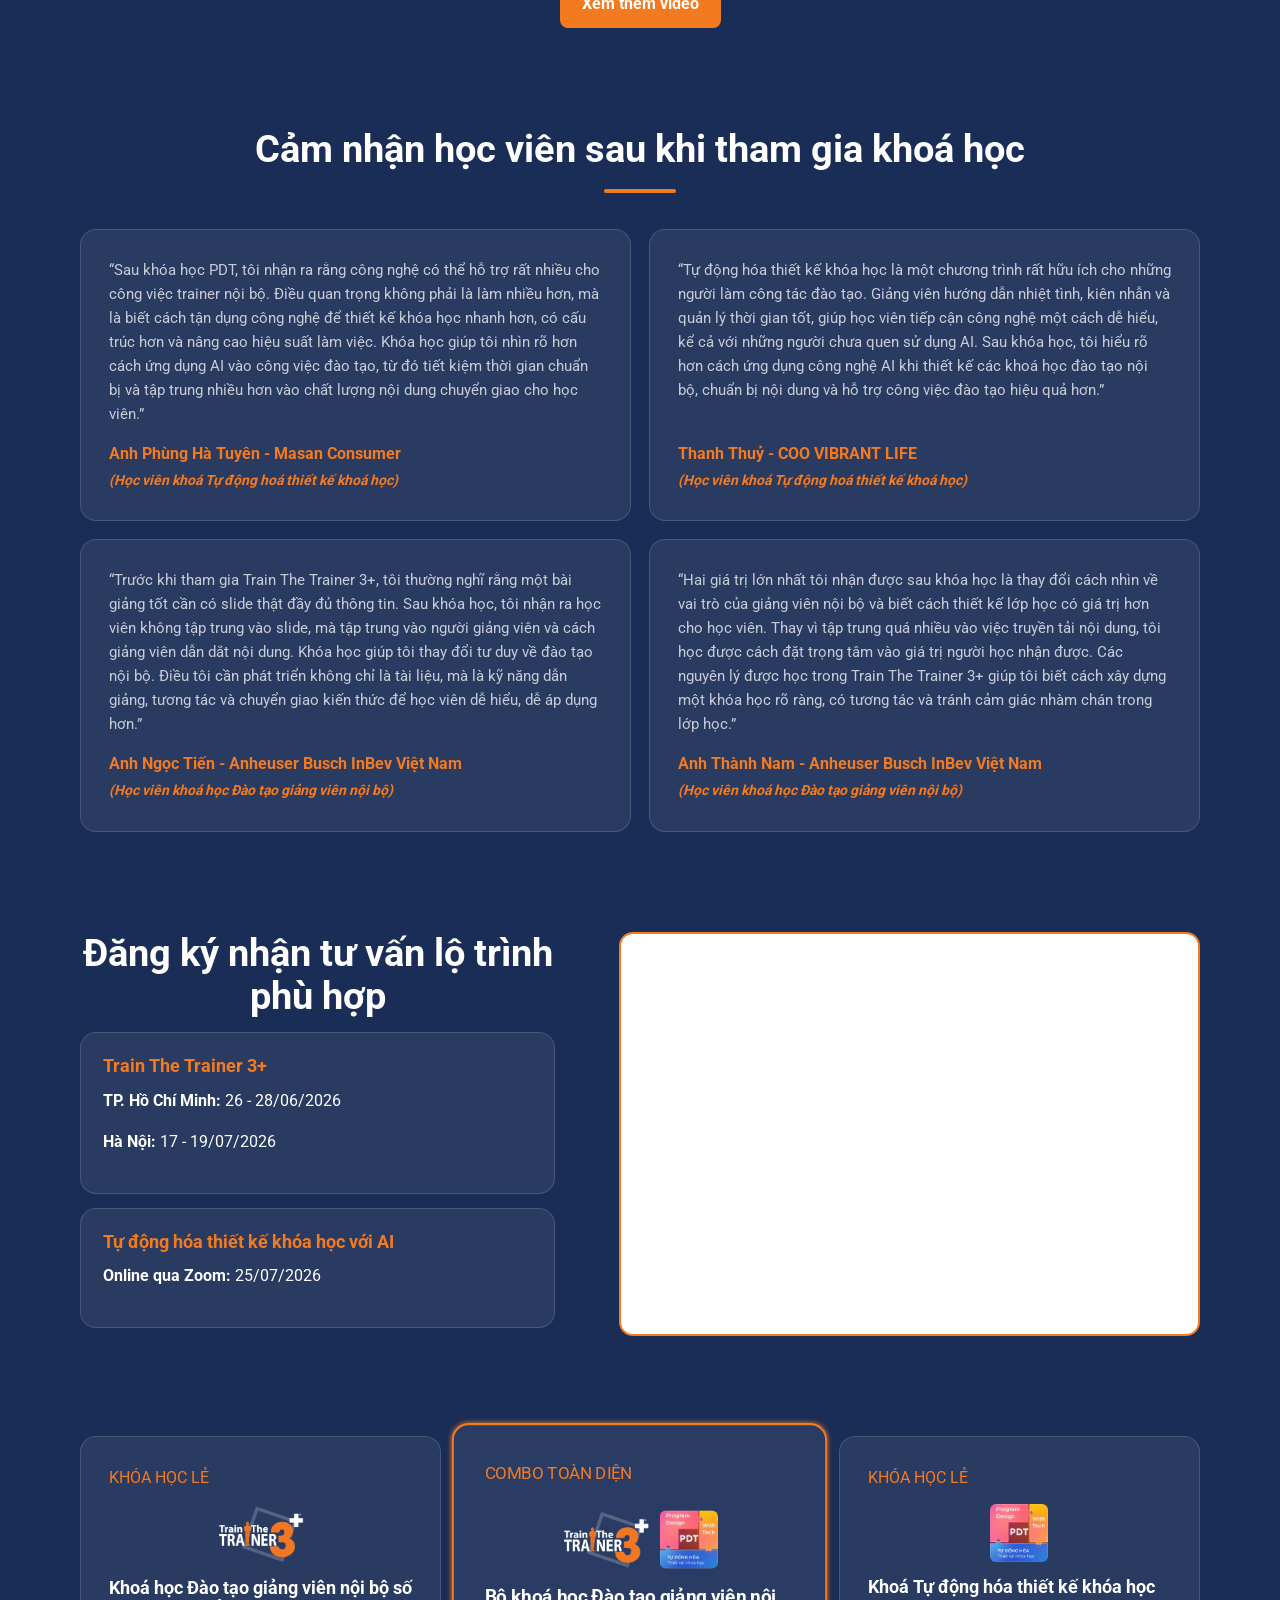
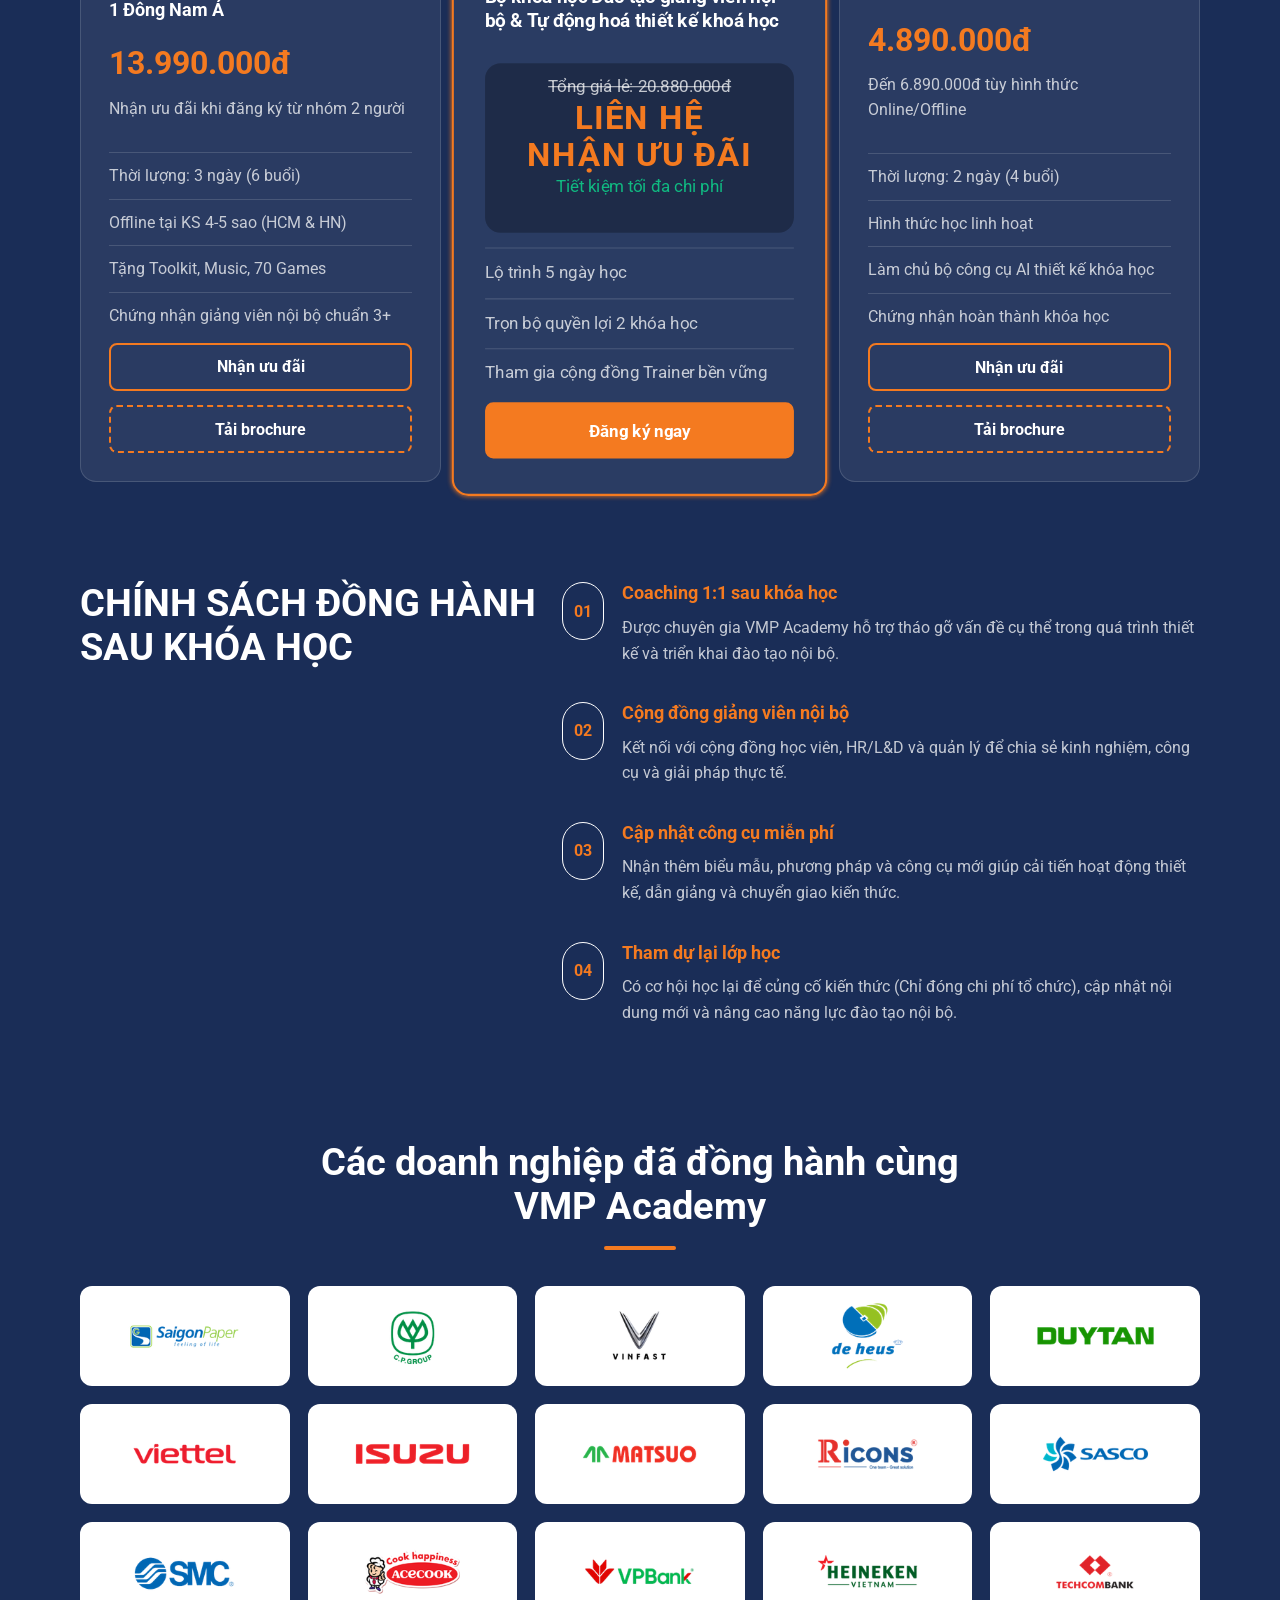
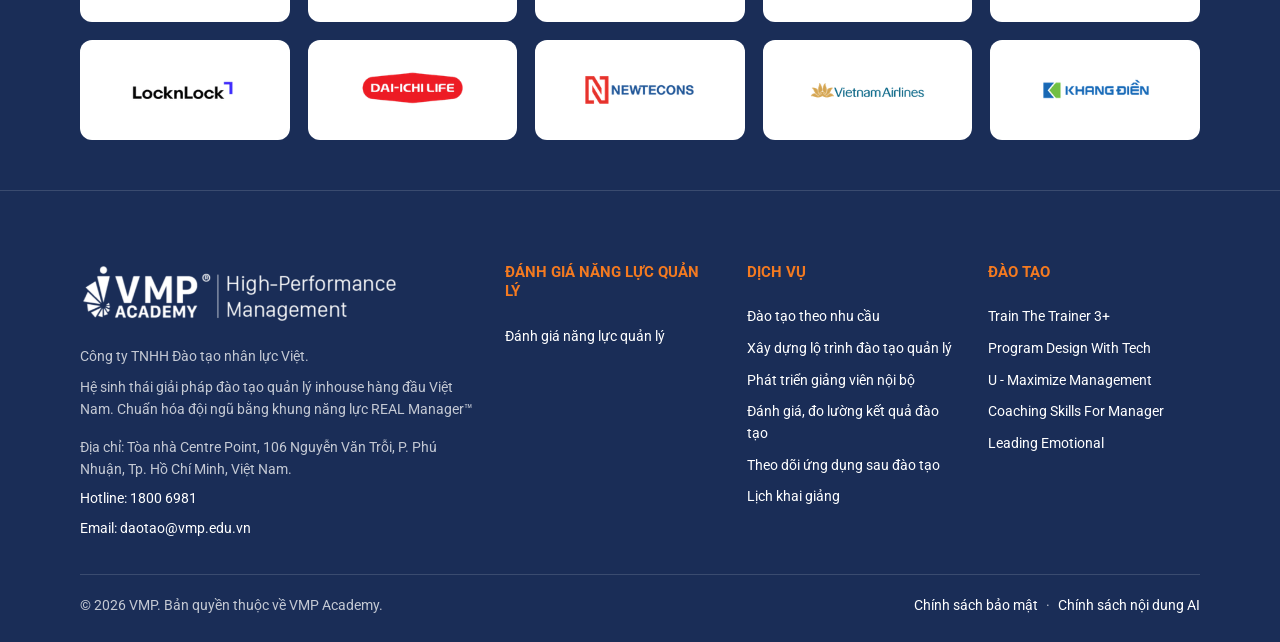
==== commit 7fc06251: "Adjust layout and copy updates" ====
--- a/index.html
+++ b/index.html
@@ -72,7 +72,7 @@
     <section class="section section-blue" id="ly-do">
       <div class="container">
         <div class="section-heading center">
-          <h2>Vì sao nên tham gia trọn bộ khóa học Đào tạo giảng viên nội bộ & Tự động hóa thiết kế khóa học với AI?
+          <h2><span style="color: #F47A20;">Vì sao nên tham gia trọn bộ khóa học</span> <br/>Đào tạo giảng viên nội bộ & Tự động hóa thiết kế khóa học với AI?
           </h2>
           <p>Khi quản lý, Trainer và HR/L&D chưa được trang bị đúng phương pháp đào tạo, việc chuyển giao kiến thức
             thường mất nhiều thời gian, thiếu hệ thống và khó tạo ra thay đổi sau lớp học.</p>
@@ -80,19 +80,19 @@
         <div class="problem-grid">
           <article class="glass-card problem-card">
             <span class="card-number">01</span>
-            <h3>Mất nhiều thời gian thiết kế chương trình</h3>
+            <h3>Mất nhiều thời gian <br/> thiết kế chương trình</h3>
             <p style="text-align:justify;">Mỗi lần đào tạo phải làm slide, tài liệu và hoạt động từ đầu. Nội dung dễ lan man, chưa bám sát nhu cầu
               thực tế và mục tiêu đào tạo của doanh nghiệp.</p>
           </article>
           <article class="glass-card problem-card accent">
             <span class="card-number">02</span>
-            <h3>Dẫn giảng thiếu tương tác, khó tạo chuyển đổi</h3>
+            <h3>Dẫn giảng thiếu tương tác,<br/> khó tạo chuyển đổi</h3>
             <p style="text-align:justify;">Giảng viên nội bộ phụ thuộc nhiều vào slide, thiếu kỹ thuật đặt câu hỏi, điều phối và xử lý tình huống
               khiến học viên tham gia thụ động, khó áp dụng sau lớp học.</p>
           </article>
           <article class="glass-card problem-card">
             <span class="card-number">03</span>
-            <h3>Chuyển giao kiến thức thiếu hệ thống</h3>
+            <h3>Chuyển giao kiến thức <br/>thiếu hệ thống</h3>
             <p style="text-align:justify;">Nhiều quản lý và giảng viên nội bộ dựa trên kinh nghiệm cá nhân, chưa có khung chuẩn để đóng gói tri
               thức, thiết kế bài giảng và nhân bản năng lực cho đội ngũ kế thừa.</p>
           </article>
@@ -280,7 +280,7 @@
     <section class="section section-deep" id="gia-tri">
       <div class="container">
         <div class="section-heading center">
-          <h2>04 Giá trị nhận được </br> tham gia trọn bộ 2 khoá học </h2>
+          <h2><span style="color: #F47A20;">04 Giá trị nhận được </span></br>khi tham gia trọn bộ 2 khoá học </h2>
           <p>Bộ khóa học giúp quản lý, Trainer và HR/L&D chuẩn hóa năng lực thiết kế, dẫn giảng và chuyển giao kiến thức trong doanh nghiệp.</p>
         </div>
         <div class="value-grid">
@@ -312,7 +312,7 @@
     <section class="section section-blue" id="hinh-anh">
       <div class="container">
         <div class="section-heading center">
-          <h2><span style="color: #F47A20;">Khoá học Đào tạo giảng viên nội bộ & Tự động hoá thiết kế khóa học</span> diễn ra như thế nào?</h2>
+          <h2><span style="color: #F47A20;">Khoá học Đào tạo giảng viên nội bộ & <br/>Tự động hoá thiết kế khóa học</span> <br/>diễn ra như thế nào?</h2>
         </div>
         <div class="media-grid">
           <article class="video-frame">
@@ -395,7 +395,7 @@
             </article>
             <article>
               <h3>Tự động hóa thiết kế khóa học với AI</h3>
-              <p><strong>Online qua Zoom:</strong> - 25/07/2026</p>
+              <p><strong>Online qua Zoom:</strong> 25/07/2026</p>
             </article>
           </div>
         </div>
@@ -496,14 +496,14 @@
             <img src="material/Train-the-Trainer-3+.png" alt="Train The Trainer 3+">
             <h3>Khoá học Đào tạo giảng viên nội bộ số 1 Đông Nam Á</h3>
             <strong class="price">13.990.000đ</strong>
-            <p class="price-note">Giá niêm yết cho 3 ngày</p>
+            <p class="price-note">Nhận ưu đãi khi đăng ký từ nhóm 2 người</p>
             <ul>
               <li>Thời lượng: 3 ngày (6 buổi)</li>
               <li>Offline tại KS 4-5 sao (HCM & HN)</li>
               <li>Tặng Toolkit, Music, 70 Games</li>
               <li>Chứng nhận giảng viên nội bộ chuẩn 3+</li>
             </ul>
-            <a class="button button-ghost" href="#dang-ky">Đăng ký tư vấn</a>
+            <a class="button button-ghost" href="#dang-ky">Nhận ưu đãi</a>
             <button class="button button-line" type="button" data-modal="brochure-ttt">Tải brochure</button>
           </article>
           <article class="price-card main-offer">
@@ -525,7 +525,7 @@
             <ul>
               <li>Lộ trình 5 ngày học</li>
               <li>Trọn bộ quyền lợi 2 khóa học</li>
-              <li>Tham gia cộng đồng đào tạo</li>
+              <li>Tham gia cộng đồng Trainer bền vững</li>
             </ul>
             <a class="button button-primary" href="#dang-ky">Đăng ký ngay</a>
           </article>
@@ -537,11 +537,11 @@
             <p class="price-note">Đến 6.890.000đ tùy hình thức Online/Offline</p>
             <ul>
               <li>Thời lượng: 2 ngày (4 buổi)</li>
-              <li>Hình thức học linh hoạt Online/Offline</li>
+              <li>Hình thức học linh hoạt</li>
               <li>Làm chủ bộ công cụ AI thiết kế khóa học</li>
               <li>Chứng nhận hoàn thành khóa học</li>
             </ul>
-            <a class="button button-ghost" href="#dang-ky">Đăng ký tư vấn</a>
+            <a class="button button-ghost" href="#dang-ky">Nhận ưu đãi</a>
             <button class="button button-line" type="button" data-modal="brochure-pdt">Tải brochure</button>
           </article>
         </div>
--- a/styles.css
+++ b/styles.css
@@ -273,7 +273,7 @@
 
 h3 {
   margin-bottom: 10px;
-  font-size: 19px;
+  font-size: 18px;
   line-height: 1.25;
 }
 
@@ -769,7 +769,6 @@
 .support-layout {
   display: grid;
   grid-template-columns: 0.86fr 1.14fr;
-  gap: 46px;
 }
 
 .support-list {
@@ -1049,6 +1048,7 @@
     display: grid;
     grid-template-columns: repeat(3, minmax(0, 1fr));
     gap: 10px;
+    align-items: start;
   }
 
   .hero-stats div {
@@ -1085,7 +1085,7 @@
   }
 
   .partner-grid {
-    grid-template-columns: repeat(2, minmax(0, 1fr));
+    grid-template-columns: repeat(3, minmax(0, 1fr));
   }
 
   .timeline::before {
@@ -1160,4 +1160,9 @@
   .support-list article {
     gap: 14px;
   }
-}
+  .course-badge{
+    padding: 8px 11px;
+    border-radius: 16px;
+     font-size: 16px;
+  }
+}
